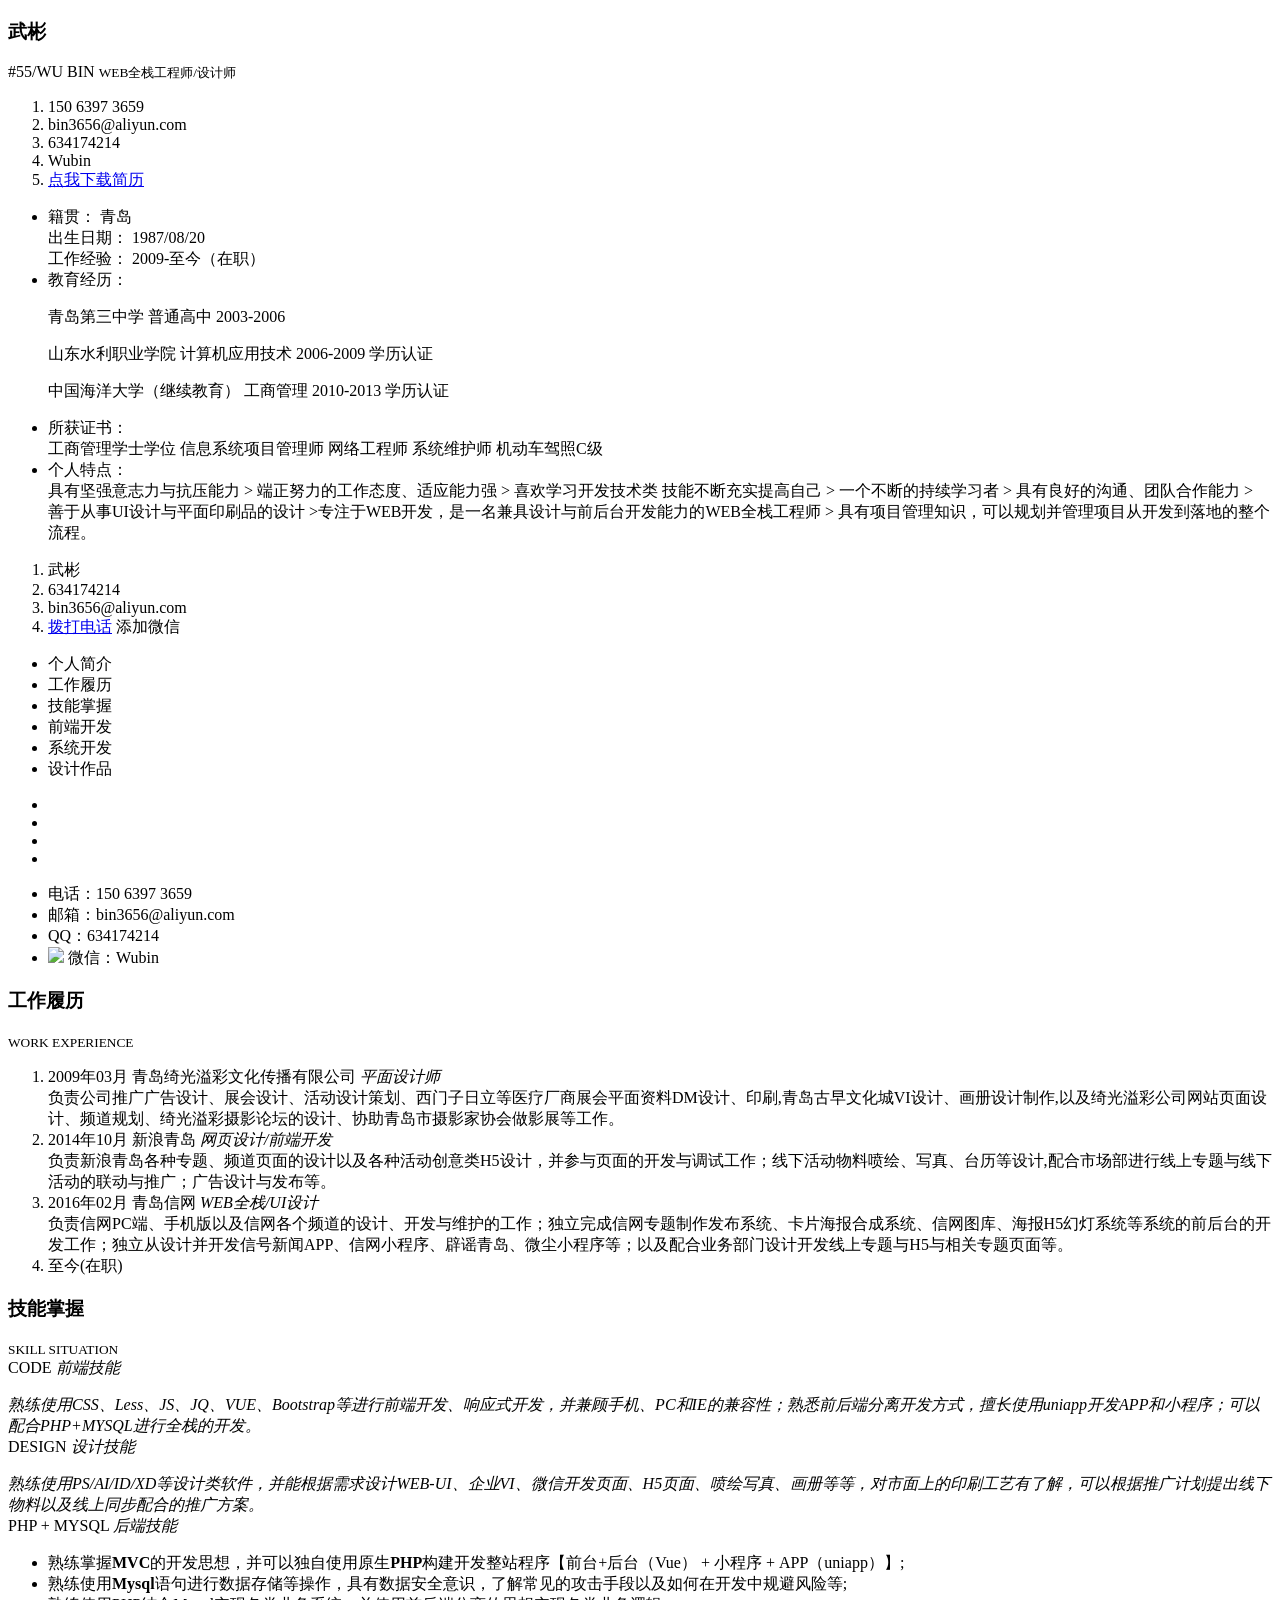
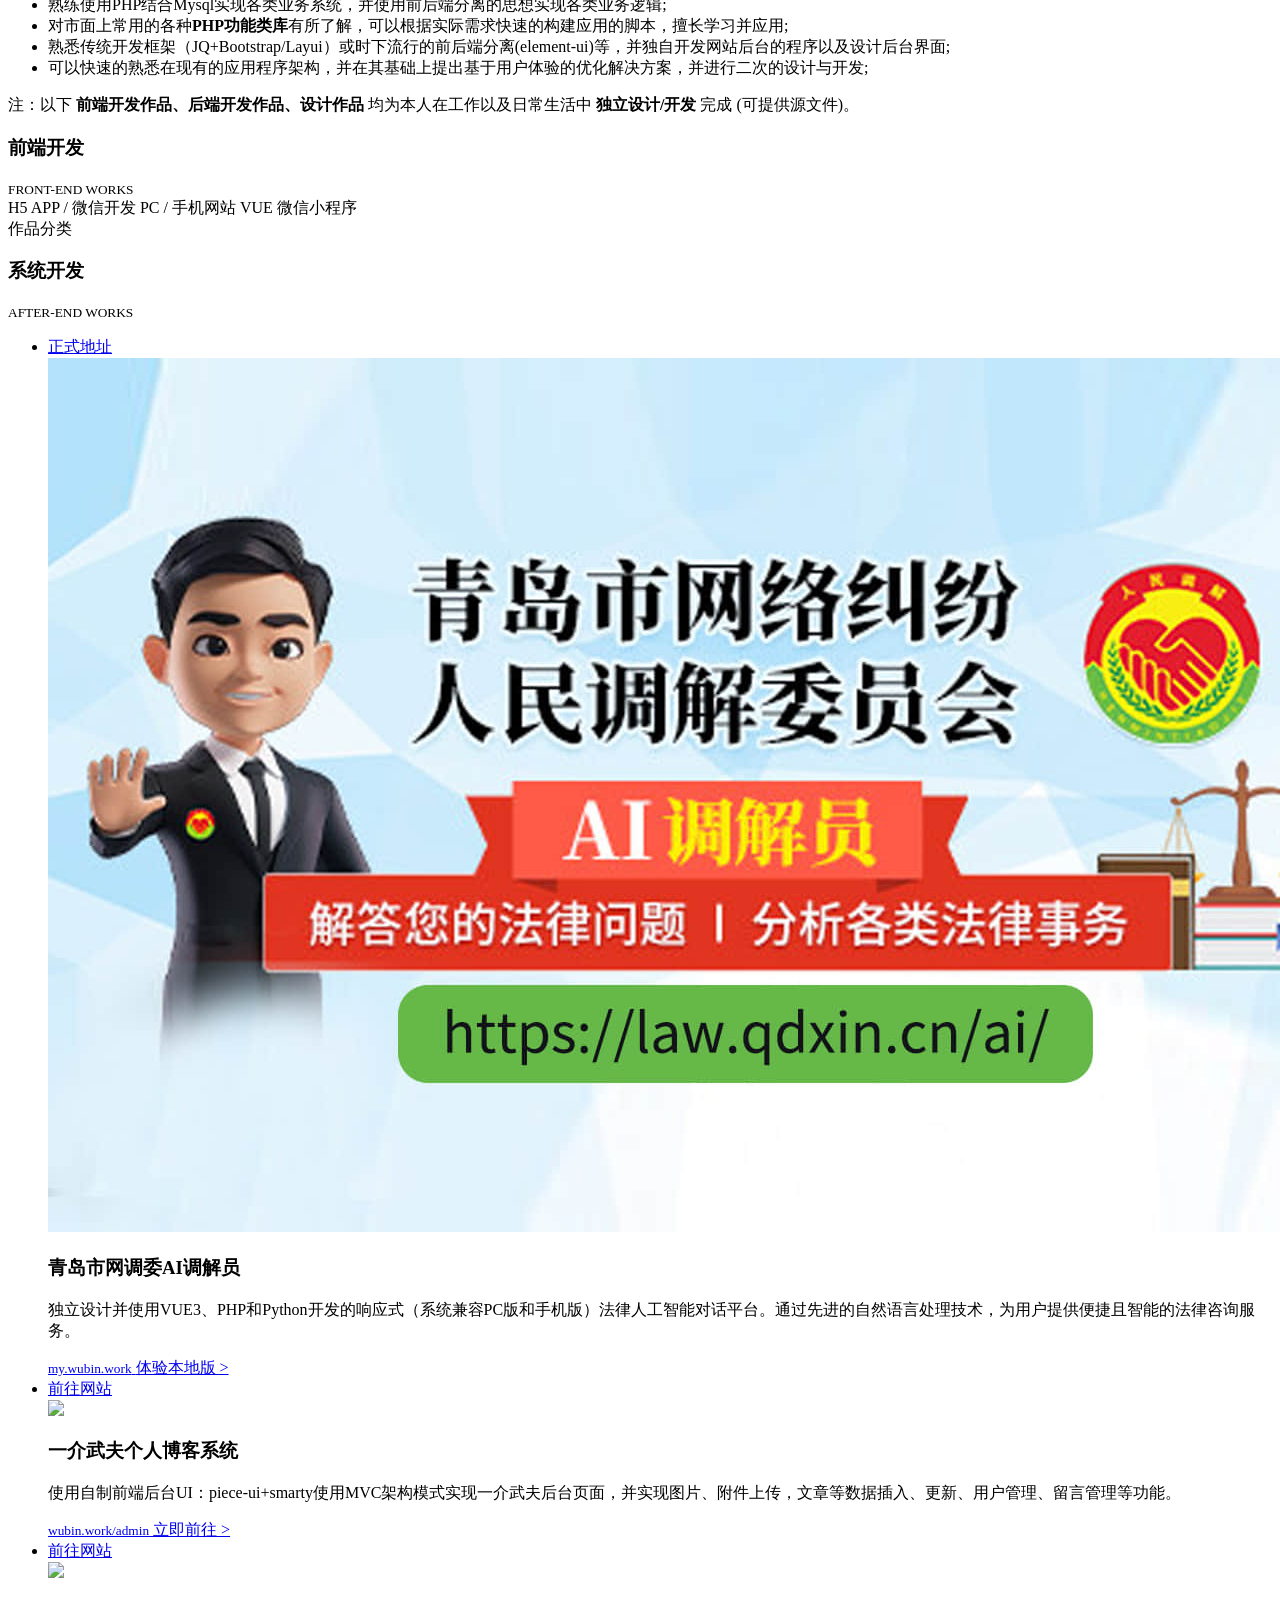
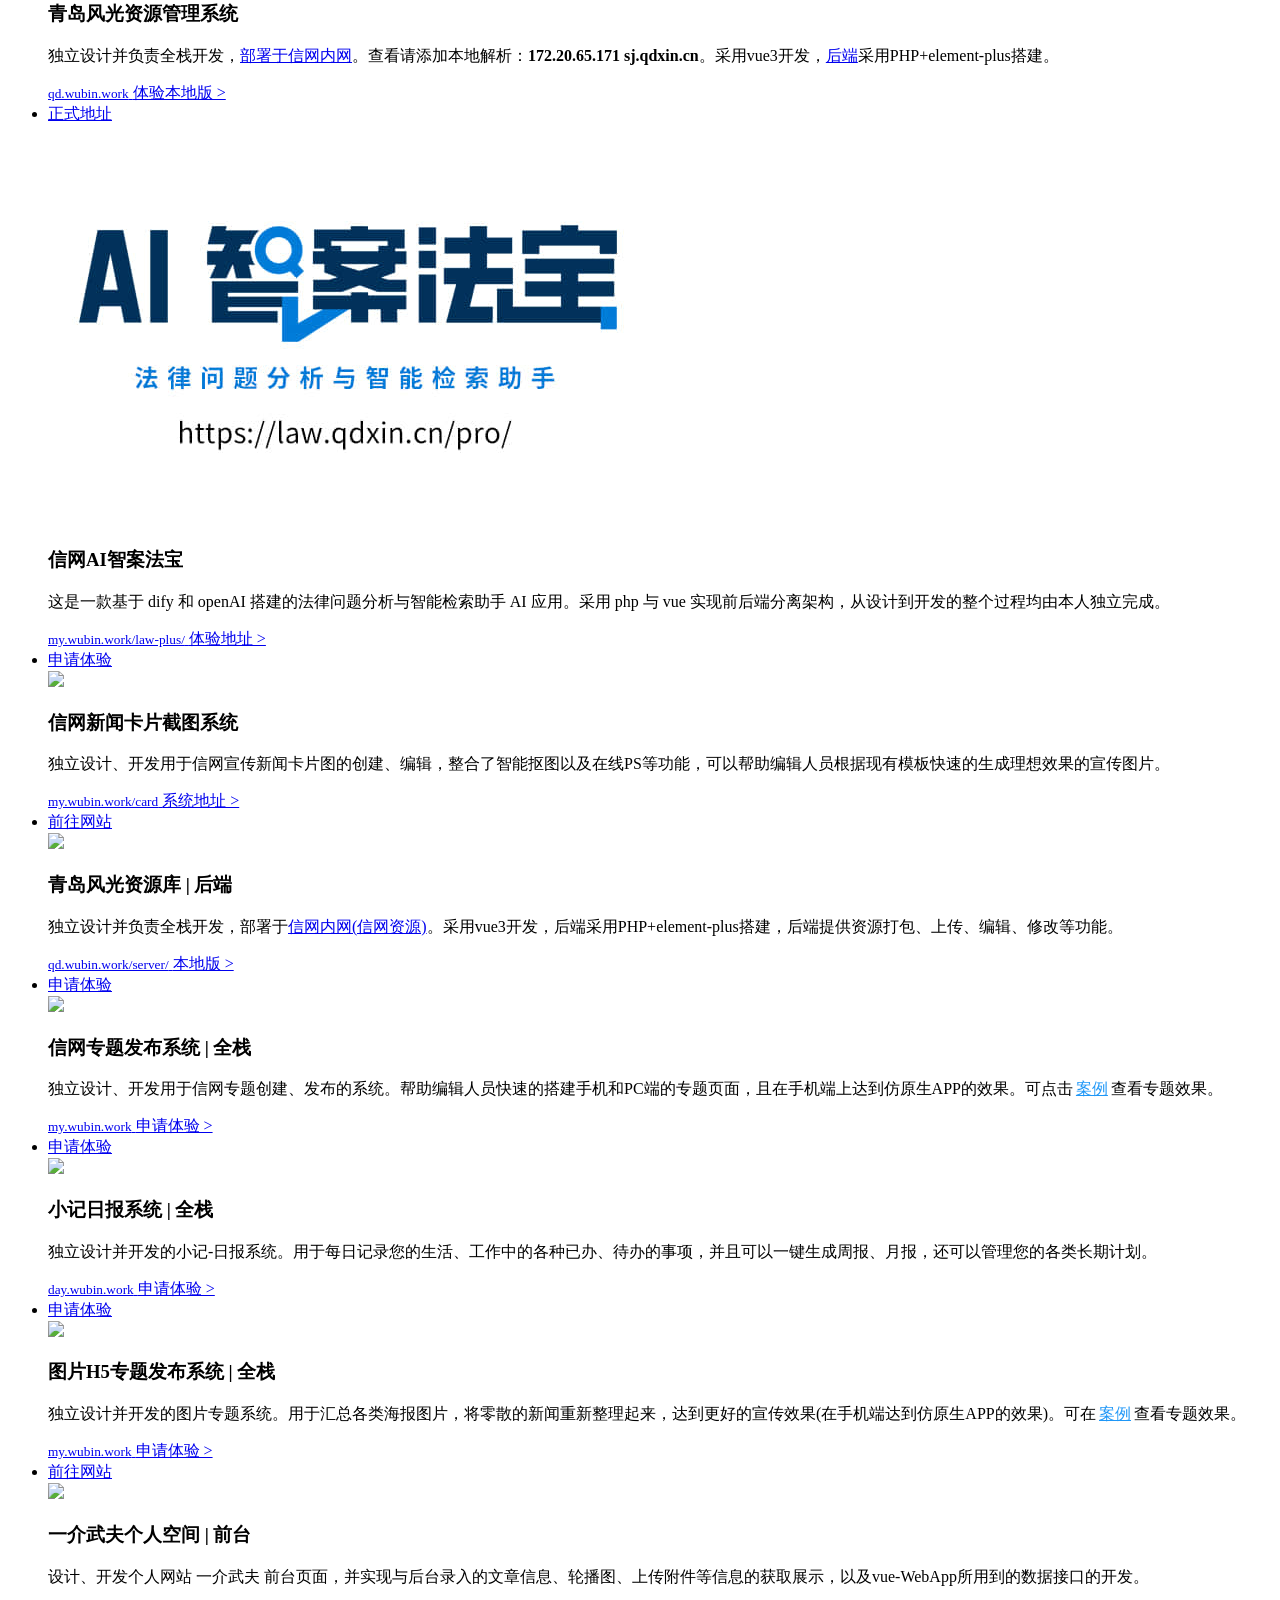
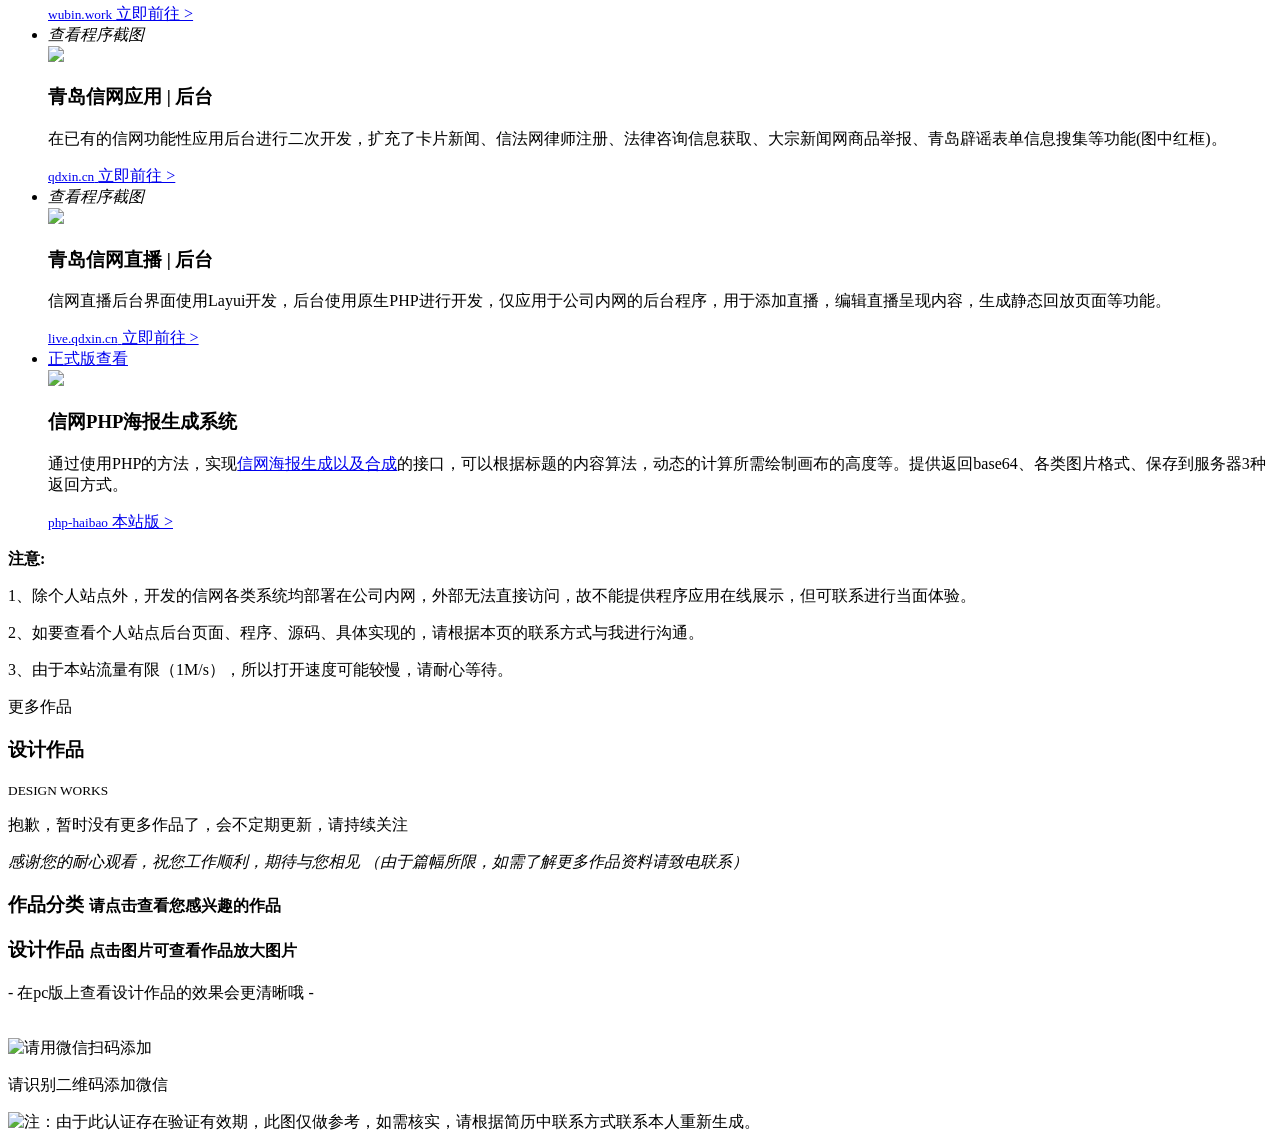
==== index.html @ 8ac019b5 "first commit" ====
<!DOCTYPE html>
<html>
<head>
    <meta http-equiv="Content-Type" content="text/html; charset=utf-8" />
    <meta name="viewport" content="width=device-width,initial-scale=1,maximum-scale=1,minimum-scale=1,user-scalable=no" />
    <meta http-equiv="X-UA-Compatible" content="IE=edge,chrome=1" />
    <meta name="apple-mobile-web-app-capable" content="yes" />
    <link rel="shortcut icon" href="img/siteico.ico" />
    <meta content="telephone=no" name="format-detection" />
    <meta content="black" name=" apple-mobile-web-app-status-bar-style"/>
    <title>武彬个人简历</title>
    <meta name="description" content="具有坚强意志力与抗压能力,端正努力的工作态度、喜欢不断的学习充实自己,通过个人的努力去实现自身的价值">
    <meta name="keywords" content="设计师, 前端, web开发, php工程师, 全栈开发">

    <!-- <base href="https://634174214.gitee.io/myself-jianli/"> -->

    <link rel="stylesheet" href="css/aos.css">
    <link rel="stylesheet" href="css/idangerous.swiper.css">
    <link rel="stylesheet" href="css/screen.css" media="(min-width: 641px)"/>
    <link rel="stylesheet" href="css/phone.css" media="(max-width:640px)"/>
    <!--[if IE]>
        <script src="lib/respond.src.js"></script>
		<script type="text/javascript" src="lib/html5shiv.min"></script>
	<![endif]-->
    <!-- 百度网站监测 -->
    <script>
        var _hmt = _hmt || [];
        (function() {
          var hm = document.createElement("script");
          hm.src = "https://hm.baidu.com/hm.js?44105390c4fdb96c8ffaede1d3d571ff";
          var s = document.getElementsByTagName("script")[0];
          s.parentNode.insertBefore(hm, s);
        })();
    </script>
</head>
<body ontouchstart>
    <!-- navbtn -->
    <div class="navbtn m-nav-normal" id="navbtn">
        <span class="line-top"></span>
        <span class="line-mid"></span>
        <span class="line-bot"></span>
    </div>
    <!-- navbtn end -->
    <!-- info -->
    <section class="info" id="info">
        <article class="content-wrapper">
            <div class="name clear">
                <h1 aos="fade-right">武彬</h1>
                <div class="desc">
                    <span aos="fade-left" aos-delay="200">#55/WU BIN</span>
                    <small aos="fade-left" aos-delay="400">WEB全栈工程师/设计师</small>
                </div>
            </div>
            <!-- name end -->
            <div class="contact" aos="fade-up" aos-delay="400">
                <ol class="clear">
                    <li>
                        <i class="icon icon-phone"></i>
                        <span>150 6397 3659</span>
                    </li>
                    <li>
                        <i class="icon icon-email"></i>
                        <span>bin3656@aliyun.com</span>
                    </li>
                    <li>
                        <i class="icon icon-qq"></i>
                        <span>634174214</span>
                    </li>
                    <li class="addwexin addwexin-hook">
                        <i class="icon icon-wexin"></i>
                        <span>Wubin</span>
                        <i class="icon icon-erwexin"></i>
                    </li>
                    <li class="downloadJL">
                        <a href="jianli-wubin.pdf" target="_blank" download="武彬个人简历.pdf">点我下载简历</a>
                    </li>
                </ol>
            </div>
            <!-- contact end -->
            <ul class="myinfo">
                <li class="born" aos="fade-up" aos-delay="600">
                    <div class="item">
                        <span class="title">籍贯：</span>
                        <span class="text">青岛</span>
                    </div>
                    <div class="item">
                        <span class="title">出生日期：</span>
                        <span class="text">1987/08/20</span>
                    </div>
                    <div class="item">
                        <span class="title">工作经验：</span>
                        <span class="text">2009-至今（在职）</span>
                    </div>
                </li>
                <li class="school" aos="fade-up" aos-delay="700">
                    <div class="title">教育经历：</div>
                    <div class="text">
                        <p>
                            <span class="school-name">青岛第三中学</span>
                            <span class="school-desc">
                                普通高中
                            </span>
                            <span class="school-time">
                                2003-2006
                            </span>
                        </p>
                        <p>
                            <span class="school-name">山东水利职业学院</span>
                            <span class="school-desc">
                                计算机应用技术
                            </span>
                            <span class="school-time">
                                2006-2009
                            </span>
                            <span class="school-check zhuan">
                                学历认证
                            </span>
                        </p>
                        <p title="非全日制学历" id="haida-school">
                            <span class="school-name">中国海洋大学（继续教育）</span>
                            <span class="school-desc">
                                工商管理
                            </span>
                            <span class="school-time">
                                2010-2013
                            </span>
                            <span class="school-check ben">
                                学历认证
                            </span>
                        </p>
                    </div>
                </li>
                <li class="certificate" aos="fade-up" aos-delay="800">
                    <div class="title">所获证书：</div>
                    <div class="text">
                        <span>工商管理学士学位</span>
                        <span class="open-img-alert gaoxiang" 
                              data-imgsrc="img/renzheng-gaoxiang.jpg"
                              data-imgtitle="信息系统项目管理师证书"
                        >
                            信息系统项目管理师
                        </span>
                        <span>网络工程师</span>
                        <span>系统维护师</span>
                        <span>机动车驾照C级</span>
                    </div>
                </li>
                <li class="trait trait-hook" aos="fade-up" aos-delay="550" data-aos-anchor-placement="top-bottom">
                        <div class="title">个人特点：</div>
                        <div class="text">
                            具有坚强意志力与抗压能力 &gt; 端正努力的工作态度、适应能力强 &gt;  喜欢学习开发技术类
                            技能不断充实提高自己 &gt;  一个不断的持续学习者 &gt; 具有良好的沟通、团队合作能力  &gt;
                            善于从事UI设计与平面印刷品的设计 &gt;专注于WEB开发，是一名兼具设计与前后台开发能力的WEB全栈工程师 &gt;  具有项目管理知识，可以规划并管理项目从开发到落地的整个流程。
                        </div>
                </li>
            </ul>
        </article>
        <div class="bg-wrapper" id="info-bg">
            <span class="bg-1"></span>
            <span class="bg-2"></span>
            <span class="bg-3"></span>
            <span class="bg-4"></span>
        </div>
        <div class="wave-wrapper waveAnimation">
            <div class="waveWrapperInner bgTop">
              <div class="wave waveTop"></div>
            </div>
            <div class="waveWrapperInner bgMiddle">
              <div class="wave waveMiddle"></div>
            </div>
            <div class="waveWrapperInner bgBottom">
              <div class="wave waveBottom"></div>
            </div>
          </div>
    </section>
    <!-- info end -->
    <!-- nav -->
    <section class="nav" id="nav">
        <div class="content-wrapper">
            <div class="head-sculpture"></div>
            <ol class="m-contact-me">
                <li class="name">武彬</li>
                <li class="qq">
                    <i class="icon icon-qq"></i>
                    <span class="text">634174214</span>
                </li>
                <li>
                    <i class="icon icon-email"></i>
                    <span class="text">bin3656@aliyun.com</span>
                </li>
                <li class="callme">
                    <a href="tel:15063973659">拨打电话</a>
                    <span class="addwexin-hook">添加微信</span>
                </li>
            </ol>
            <div class="nav-list-wrapper">
                <ul class="nav-list clear" id="nav-list">
                    <li class="active">个人简介</li>
                    <li>工作履历</li>
                    <li>技能掌握</li>
                    <li>前端开发</li>
                    <li>系统开发</li>
                    <li>设计作品</li>
                </ul>
                <div class="bot-line">
                    <span class="line" id="navline"></span>
                </div>
            </div>
            <!-- nav-list end -->
            <div class="pc-contact-me">
                <ul class="icon-group clear" id="nav-icon">
                    <li class="icon icon-phone"></li>
                    <li class="icon icon-email"></li>
                    <li class="icon icon-qq"></li>
                    <li class="icon icon-wexin"></li>
                </ul>
                <ul class="content-group" id="navicon-content">
                    <li>
                        电话：150 6397 3659
                    </li>
                    <li>
                        邮箱：bin3656@aliyun.com
                    </li>
                    <li>
                        QQ：634174214
                    </li>
                    <li class="content-wexin">
                        <img src="img/myer-we.png" class="fr">
                        <span class="fr">
                                微信：Wubin
                        </span>
                    </li>
                </ul>
            </div>
        </div>
    </section>
    <!-- nav end -->
    <!-- works -->
    <section class="works" id="works">
        <div class="headline">
            <div class="mid-title">
                <h3>工作履历</h3>
                <small>WORK EXPERIENCE</small>
            </div>
            <span class="line"></span>
        </div>
        <!-- headline end -->
        <article class="works-wrapper">
            <ol>
                <li class="left">
                    <div class="spot" aos="zoom-in">
                        <i class="icon icon-spot"></i>
                    </div>
                    <div class="job" aos="fade-up-left">
                        <span class="time">2009年03月</span>
                        <span class="company">青岛绮光溢彩文化传播有限公司</span>
                        <span class="jobdo">
                            <i class="icon icon-point"></i>
                            <em>平面设计师</em>
                        </span>
                    </div>
                    <div class="desc" aos="fade-down-right" aos-delay="100">
                        负责公司推广广告设计、展会设计、活动设计策划、西门子日立等医疗厂商展会平面资料DM设计、印刷,青岛古早文化城VI设计、画册设计制作,以及绮光溢彩公司网站页面设计、频道规划、绮光溢彩摄影论坛的设计、协助青岛市摄影家协会做影展等工作。
                    </div>
                </li>
                <li class="right">
                    <div class="spot" aos="zoom-in">
                        <i class="icon icon-spot"></i>
                    </div>
                    <div class="job" aos="fade-up-right">
                        <span class="time">2014年10月</span>
                        <span class="company">新浪青岛</span>
                        <span class="jobdo">
                            <i class="icon icon-point"></i>
                            <em>网页设计/前端开发</em>
                        </span>
                    </div>
                    <div class="desc" aos="fade-down-left">
                        负责新浪青岛各种专题、频道页面的设计以及各种活动创意类H5设计，并参与页面的开发与调试工作；线下活动物料喷绘、写真、台历等设计,配合市场部进行线上专题与线下活动的联动与推广；广告设计与发布等。
                    </div>
                </li>
                <li class="left">
                    <div class="spot" aos="zoom-in">
                        <i class="icon icon-spot"></i>
                    </div>
                    <div class="job" aos="fade-up-left">
                        <span class="time">2016年02月</span>
                        <span class="company">青岛信网</span>
                        <span class="jobdo">
                            <i class="icon icon-point"></i>
                            <em>WEB全栈/UI设计</em>
                        </span>
                    </div>
                    <div class="desc" aos="fade-down-right">
                        负责信网PC端、手机版以及信网各个频道的设计、开发与维护的工作；独立完成信网专题制作发布系统、卡片海报合成系统、信网图库、海报H5幻灯系统等系统的前后台的开发工作；独立从设计并开发信号新闻APP、信网小程序、辟谣青岛、微尘小程序等；以及配合业务部门设计开发线上专题与H5与相关专题页面等。
                    </div>
                </li>
                <li class="left endnow">
                    <!-- right 可切换方向↑ -->
                    <div class="spot" aos="zoom-in">
                        <i class="icon icon-spot"></i>
                    </div>
                    <span class="icon today" data-aos="zoom-out-right">至今(在职)</span>
                </li>
            </ol>
        </article>
    </section>
    <!-- works end -->
    <!-- skill -->
    <section class="skill" id="skill">
        <div class="headline">
            <div class="mid-title">
                <h3>技能掌握</h3>
                <small>SKILL SITUATION</small>
            </div>
            <span class="line"></span>
        </div>
        <article class="skill-wrapper">
            <div class="code-wrapper">
                <div class="head">
                    <span>CODE</span>
                    <em>前端技能</em>
                </div>
                <ul id="skill-code" class="skill-progress">

                </ul>
                <div class="desc" aos="zoom-out-up">
                    <i class="icon icon-sarrow"></i>
                    <em class="text">熟练使用CSS、Less、JS、JQ、VUE、Bootstrap等进行前端开发、响应式开发，并兼顾手机、PC和IE的兼容性；熟悉前后端分离开发方式，擅长使用uniapp开发APP和小程序；可以配合PHP+MYSQL进行全栈的开发。</em>
                </div>
            </div>
            <!-- code end -->
            <div class="design-wrapper">
                <div class="head">
                    <span>DESIGN</span>
                    <em>设计技能</em>
                </div>
                <ul id="skill-design" class="skill-progress">
                    <!--
                    <li class="item">
                        通过JS遍历插入
                        <div class="label">HTML</div>
                        <span class="progress"></span>
                        <span class="percent"></span>
                    </li>
                     -->
                </ul>
                <div class="desc" aos="zoom-out-up" aos-delay="300">
                    <i class="icon icon-sarrow"></i>
                    <em class="text">熟练使用PS/AI/ID/XD等设计类软件，并能根据需求设计WEB-UI、企业VI、微信开发页面、H5页面、喷绘写真、画册等等，对市面上的印刷工艺有了解，可以根据推广计划提出线下物料以及线上同步配合的推广方案。</em>
                </div>
            </div>
            <!-- design end -->
        </article>
        <article class="php-wrapper">
            <div class="head">
                <span>PHP + MYSQL</span>
                <em>后端技能</em>
            </div>
            <ul class="php-skill-ul" aos="fade-up">
                <li class="php-skill-li">
                    熟练掌握<b>MVC</b>的开发思想，并可以独自使用原生<b>PHP</b>构建开发整站程序【前台+后台（Vue） + 小程序 + APP（uniapp）】;
                </li>
                <!-- <li class="php-skill-li">
                    熟练使用<b>ThinkPHP</b>，并快速的进行各类应用程序的开发;
                </li> -->
                <li class="php-skill-li">
                    熟练使用<b>Mysql</b>语句进行数据存储等操作，具有数据安全意识，了解常见的攻击手段以及如何在开发中规避风险等;
                </li>
                <!-- <li class="php-skill-li">
                    了解<b>Apache</b>服务器的安装、配置，熟悉配合;
                </li> -->
                <li class="php-skill-li">
                    熟练使用PHP结合Mysql实现各类业务系统，并使用前后端分离的思想实现各类业务逻辑;
                </li>
                <li class="php-skill-li">
                    对市面上常用的各种<b>PHP功能类库</b>有所了解，可以根据实际需求快速的构建应用的脚本，擅长学习并应用;
                </li>
                <li class="php-skill-li">
                    熟悉传统开发框架（JQ+Bootstrap/Layui）或时下流行的前后端分离(element-ui)等，并独自开发网站后台的程序以及设计后台界面;
                </li>
                <!-- <li class="php-skill-li">
                    独自设计开发基于JQuery+requireJS+php+Smarty模版引擎实现的<b>Piece-ui</b>即插即用的后台解决方案;
                </li> -->
                <li class="php-skill-li">
                    可以快速的熟悉在现有的应用程序架构，并在其基础上提出基于用户体验的优化解决方案，并进行二次的设计与开发;
                </li>
            </ul>
        </article>
    </section>
    <!-- skill end -->
    <div class="tips">
        注：以下 <b>前端开发作品、后端开发作品、设计作品</b> 均为本人在工作以及日常生活中 <b>独立设计/开发</b> 完成 (可提供源文件)。
    </div>
    <!-- Frontend -->
    <section class="Frontend" id="Frontend">
        <div class="headline">
            <div class="mid-title">
                <h3>前端开发</h3>
                <small>FRONT-END WORKS</small>
            </div>
            <span class="line"></span>
        </div>
        <article class="Frontend-wrapper">
            <div class="tabs-bar" id="tabs-bar" aos="fade-up">
                <span class="active">H5</span>
                <span>APP / 微信开发</span>
                <span>PC / 手机网站</span>
                <span>VUE</span>
                <span>微信小程序</span>
            </div>
            <aside class="tabs-content">
                <div class="swiper-container" id="FrontendShow">
                    <i class="arrow icon-code-left" id="Frontend-left"></i>
                    <i class="arrow icon-code-right" id="Frontend-right"></i>
                    <div class="swiper-wrapper" id="Frontend-content">
                        <div class="swiper-slide"></div>
                        <div class="swiper-slide"></div>
                        <div class="swiper-slide"></div>
                        <!--
                            <div class="swiper-slide">
                                <a>
                                <dl class="detail">
                                    <dt class="imgbox">
                                        <img src="images/1.png" class="work-pic">
                                        <em class="QRcode">
                                            <cite class="work-qr">
                                                <img src="images/er.png">
                                            </cite>
                                            <cite class="text">扫码 / 点击 查看详情</cite>
                                        </em>
                                    </dt>
                                    <dd class="name">烟台工业设计博览会邀请函</dd>
                                </dl>
                                </a>
                            </div>
                         -->
                    </div>
                    <div class="pagination"></div>
                </div>
            </aside>
            <div class="all" id="Frontend-lookall" aos="zoom-in">作品分类</div>
        </article>
    </section>
    <!-- Frontend end -->
    <!-- after -->
    <section class="afterend" id="afterend">
        <div class="headline">
            <div class="mid-title">
                <h3>系统开发</h3>
                <small>AFTER-END WORKS</small>
            </div>
            <span class="line"></span>
        </div>
        <article class="afterend-works" aos="fade-up">
            <ul id="afterend-list" class="afterend-list" title="除本站项目外，部分内网站点需添加域名解析才可查看效果，其他站点无法访问原版，但可申请体验本站提供的“本站版”。">
                <li class="show">
                    <a href="https://law.qdxin.cn/ai/" target="_blank" class="imgbox">
                        <div class="link-see">
                            <span>正式地址</span>
                        </div>
                        <img src="images/after-end/xin-lawai.jpg">
                    </a>
                    <div class="info-item">
                        <h3>青岛市网调委AI调解员</h3>
                        <p>独立设计并使用VUE3、PHP和Python开发的响应式（系统兼容PC版和手机版）法律人工智能对话平台。通过先进的自然语言处理技术，为用户提供便捷且智能的法律咨询服务。</p>
                        <a href="http://my.wubin.work/works/xin-law-ai/" target="_blank" class="goto">
                            <small>my.wubin.work</small>
                            <span>体验本地版 &gt;</span>
                        </a>
                    </div>
                </li>
                <li class="show">
                    <a href="http://www.wubin.work/admin" target="_blank" class="imgbox">
                        <div class="link-see">
                            <span>前往网站</span>
                        </div>
                        <img src="images/after-end/admin-work.jpg">
                    </a>
                    <div class="info-item">
                        <h3>一介武夫个人博客系统</h3>
                        <p>使用自制前端后台UI：piece-ui+smarty使用MVC架构模式实现一介武夫后台页面，并实现图片、附件上传，文章等数据插入、更新、用户管理、留言管理等功能。</p>
                        <a href="http://www.wubin.work/admin" target="_blank" class="goto">
                            <small>wubin.work/admin</small>
                            <span>立即前往 &gt;</span>
                        </a>
                    </div>
                </li>
                <li class="show">
                    <a href="http://qd.wubin.work" target="_blank" class="imgbox">
                        <div class="link-see">
                            <span>前往网站</span>
                        </div>
                        <img src="images/after-end/qdlib-front.jpg">
                    </a>
                    <div class="info-item">
                        <h3>青岛风光资源管理系统</h3>
                        <p>独立设计并负责全栈开发，<a href="http://sj.qdxin.cn/app/pics/app/html/" class="inline-link" target="_blank">部署于信网内网</a>。查看请添加本地解析：<strong style="font-weight: bold;">172.20.65.171 sj.qdxin.cn</strong>。采用vue3开发，<a href="http://sj.qdxin.cn/app/pics/server/html/login.html" class="inline-link" target="_blank">后端</a>采用PHP+element-plus搭建。</p>
                        <a href="http://qd.wubin.work" target="_blank" class="goto">
                            <small>qd.wubin.work</small>
                            <span>体验本地版 &gt;</span>
                        </a>
                    </div>
                </li>
                <li>
                    <a href="https://law.qdxin.cn/pro/" target="_blank" class="imgbox">
                        <div class="link-see">
                            <span>正式地址</span>
                        </div>
                        <img src="images/after-end/xin-aifabao.jpg">
                    </a>
                    <div class="info-item">
                        <h3>信网AI智案法宝</h3>
                        <p>这是一款基于 dify 和 openAI 搭建的法律问题分析与智能检索助手 AI 应用。采用 php 与 vue 实现前后端分离架构，从设计到开发的整个过程均由本人独立完成。</p>
                        <a href="http://my.wubin.work/works/law-plus/" target="_blank" class="goto">
                            <small>my.wubin.work/law-plus/</small>
                            <span>体验地址 &gt;</span>
                        </a>
                    </div>
                </li>
                <li>
                    <a href="http://my.wubin.work/" target="_blank" class="imgbox">
                        <div class="link-see">
                            <span>申请体验</span>
                        </div>
                        <img src="images/after-end/xin-card-show.jpg">
                    </a>
                    <div class="info-item">
                        <h3>信网新闻卡片截图系统</h3>
                        <p>独立设计、开发用于信网宣传新闻卡片图的创建、编辑，整合了智能抠图以及在线PS等功能，可以帮助编辑人员根据现有模板快速的生成理想效果的宣传图片。</p>
                        <a href="http://my.wubin.work/works/xin-card/app" target="_blank" class="goto">
                            <small>my.wubin.work/card</small>
                            <span>系统地址 &gt;</span>
                        </a>
                    </div>
                </li>
                <li>
                    <a href="http://qd.wubin.work/server/" target="_blank" class="imgbox">
                        <div class="link-see">
                            <span>前往网站</span>
                        </div>
                        <img src="images/after-end/qdlib-after.jpg">
                    </a>
                    <div class="info-item">
                        <h3>青岛风光资源库 | 后端</h3>
                        <p>独立设计并负责全栈开发，部署于<a href="http://sj.qdxin.cn/app/pics/server/html/" class="inline-link" target="_blank">信网内网(信网资源)</a>。采用vue3开发，后端采用PHP+element-plus搭建，后端提供资源打包、上传、编辑、修改等功能。</p>
                        <a href="http://qd.wubin.work/server/" target="_blank" class="goto">
                            <small>qd.wubin.work/server/</small>
                            <span>本地版 &gt;</span>
                        </a>
                    </div>
                </li>
                <li>
                    <a href="http://my.wubin.work" target="_blank" class="imgbox">
                        <div class="link-see">
                            <span>申请体验</span>
                        </div>
                        <img src="images/after-end/xin-zt-show.jpg">
                    </a>
                    <div class="info-item">
                        <h3>信网专题发布系统 | 全栈</h3>
                        <p>独立设计、开发用于信网专题创建、发布的系统。帮助编辑人员快速的搭建手机和PC端的专题页面，且在手机端上达到仿原生APP的效果。可点击<a href="http://www.qdxin.cn/special/zt-app/app/?id=84" target="_blank" style="display: inline;color: #1f97f7;padding: 0 3px;">案例</a>查看专题效果。</p>
                        <a href="http://my.wubin.work" target="_blank" class="goto">
                            <small>my.wubin.work</small>
                            <span>申请体验 &gt;</span>
                        </a>
                    </div>
                </li>
                <li>
                    <a href="http://day.wubin.work" target="_blank" class="imgbox">
                        <div class="link-see">
                            <span>申请体验</span>
                        </div>
                        <img src="images/after-end/day-work.jpg">
                    </a>
                    <div class="info-item">
                        <h3>小记日报系统 | 全栈</h3>
                        <p>独立设计并开发的小记-日报系统。用于每日记录您的生活、工作中的各种已办、待办的事项，并且可以一键生成周报、月报，还可以管理您的各类长期计划。</p>
                        <a href="http://day.wubin.work" target="_blank" class="goto">
                            <small>day.wubin.work</small>
                            <span>申请体验 &gt;</span>
                        </a>
                    </div>
                </li>
                <li>
                    <a href="http://my.wubin.work" target="_blank" class="imgbox">
                        <div class="link-see">
                            <span>申请体验</span>
                        </div>
                        <img src="images/after-end/xin-imgzt-show.jpg">
                    </a>
                    <div class="info-item">
                        <h3>图片H5专题发布系统 | 全栈</h3>
                        <p>独立设计并开发的图片专题系统。用于汇总各类海报图片，将零散的新闻重新整理起来，达到更好的宣传效果(在手机端达到仿原生APP的效果)。可在<a href="http://www.qdxin.cn/special/zt_imgh5_app/15.html" target="_blank" style="display: inline;color: #1f97f7;padding: 0 3px;">案例</a>查看专题效果。</p>
                        <a href="http://my.wubin.work" target="_blank" class="goto">
                            <small>my.wubin.work</small>
                            <span>申请体验 &gt;</span>
                        </a>
                    </div>
                </li>
                <li>
                    <a href="http://www.wubin.work" target="_blank" class="imgbox">
                        <div class="link-see">
                            <span>前往网站</span>
                        </div>
                        <img src="images/after-end/wubin-work.jpg">
                    </a>
                    <div class="info-item">
                        <h3>一介武夫个人空间 | 前台</h3>
                        <p>设计、开发个人网站 一介武夫 前台页面，并实现与后台录入的文章信息、轮播图、上传附件等信息的获取展示，以及vue-WebApp所用到的数据接口的开发。</p>
                        <a href="http://www.wubin.work" target="_blank" class="goto">
                            <small>wubin.work</small>
                            <span>立即前往 &gt;</span>
                        </a>
                    </div>
                </li>
                <li>
                    <em class="imgbox show-after-imgs" data-imgorder="2">
                        <div class="link-see">
                            <span>查看程序截图</span>
                        </div>
                        <img src="images/after-end/qdxin-app.jpg">
                    </em>
                    <div class="info-item">
                        <h3>青岛信网应用 | 后台</h3>
                        <p>在已有的信网功能性应用后台进行二次开发，扩充了卡片新闻、信法网律师注册、法律咨询信息获取、大宗新闻网商品举报、青岛辟谣表单信息搜集等功能(图中红框)。</p>
                        <a href="http://mp2.qdxin.cn/_mana/" target="_blank" class="goto">
                            <small>qdxin.cn</small>
                            <span>立即前往 &gt;</span>
                        </a>
                    </div>
                </li>
                <li>
                    <em class="imgbox show-after-imgs" data-imgorder="1">
                        <div class="link-see">
                            <span>查看程序截图</span>
                        </div>
                        <img src="images/after-end/qdxin-live.jpg">
                    </em>
                    <div class="info-item">
                        <h3>青岛信网直播 | 后台</h3>
                        <p>信网直播后台界面使用Layui开发，后台使用原生PHP进行开发，仅应用于公司内网的后台程序，用于添加直播，编辑直播呈现内容，生成静态回放页面等功能。</p>
                        <a href="http://mp.qdxin.cn/public/xwqmt/live/html/203.html" target="_blank" class="goto">
                            <!-- http://mp.qdxin.cn/xwqmt/_mana/login.php -->
                            <small>live.qdxin.cn</small>
                            <span>立即前往 &gt;</span>
                        </a>
                    </div>
                </li>

                <li>
                    <a href="https://libs.qdxin.cn/appc/haibao/app-test.html" target="_blank" class="imgbox" data-record="https://libs.qdxin.cn/appc/haibao/app.php">
                        <div class="link-see">
                            <span>正式版查看</span>
                        </div>
                        <img src="images/after-end/php-haibao.jpg">
                    </a>
                    <div class="info-item">
                        <h3>信网PHP海报生成系统</h3>
                        <p>通过使用PHP的方法，实现<a href="https://libs.qdxin.cn/appc/haibao/app.php" class="inline-link" target="_blank">信网海报生成以及合成</a>的接口，可以根据标题的内容算法，动态的计算所需绘制画布的高度等。提供返回base64、各类图片格式、保存到服务器3种返回方式。</p>
                        <a href="http://my.wubin.work/works/php-haibao/app-test.html" target="_blank" class="goto">
                            <small>php-haibao</small>
                            <span>本站版 &gt;</span>
                        </a>
                    </div>
                </li>
            </ul>
            <div class="tips">
                <p><b>注意:</b></p>
                <p>1、除个人站点外，开发的信网各类系统均部署在公司内网，外部无法直接访问，故不能提供程序应用在线展示，但可联系进行当面体验。</p>
                <p>2、如要查看个人站点后台页面、程序、源码、具体实现的，请根据本页的联系方式与我进行沟通。</p>
                <p>3、由于本站流量有限（1M/s），所以打开速度可能较慢，请耐心等待。</p>
            </div>
            <div class="all aos-init aos-animate" id="afterend-lookall" aos="zoom-in">更多作品</div>
        </article>
    </section>
    <!-- after end -->
    <!-- design -->
    <section class="design" id="design">
        <div class="headline">
            <div class="mid-title">
                <h3>设计作品</h3>
                <small>DESIGN WORKS</small>
            </div>
            <span class="line"></span>
        </div>
        <div class="design-wrapper">
            <ul id="gallery-wrapper">
                <!-- <li class="white-panel">
                    <img src="images/design/1.jpg" class="thumb">
                    <h1>烟台工业展会设计邀请函</h1>
                    <p>采用哑粉160g纸张印刷</p>
                </li> -->
            </ul>
            <div class="gallery-end" id="gallery-end"><p>抱歉，暂时没有更多作品了，会不定期更新，请持续关注</p></div>
        </div>
    </section>
    <!-- design end -->
    <footer class="footer" id="footer">
        <em>感谢您的耐心观看，祝您工作顺利，期待与您相见</em>
        <em>（由于篇幅所限，如需了解更多作品资料请致电联系）</em>
    </footer>
    <!-- 全部作品 -->
    <section class="all-webworks" id="all-webworks">
        <span class="icon close close-hook"></span>
        <div class="all-webworks-wrapper">
            <h3 class="works-in-headline">
                <span>作品分类</span>
                <small>请点击查看您感兴趣的作品</small>
            </h3>
            <div class="all-webworks-inner" id="all-webworks-inner">
                <!-- <aside class="row">
                    <h4 class="works-headline">H5</h4>
                    <ul class="works-list" id="allworks-list">
                        <li>
                            <a href="http://" target="_blank" class="linkto">
                                <div class="imgbox">
                                    <img src="images/webbetter/1.png" class="allwork-pic">
                                    <em class="QRcode">
                                        <cite class="work-qr">
                                            <img src="images/webbetter/er.png">
                                        </cite>
                                        <cite class="text">扫码 / 点击 查看详情</cite>
                                    </em>
                                </div>
                                <p class="name">烟台工业设计博览会邀请函</p>
                            </a>
                        </li>
                    </ul>
                </aside> -->
            </div>

        </div>
    </section>
    <!-- 全部作品 end -->
    <!-- design work -->
    <section class="design-works" id="design-works">
        <span class="icon close close-hook"></span>
        <div class="design-works-wrapper">
            <h3 class="works-in-headline">
                <span>设计作品</span>
                <small>点击图片可查看作品放大图片</small>
            </h3>
            <div class="design-works-inner">
                <h1>
                    <span class="design-works-title"></span>
                </h1>
                <article class="design-swiper">
                    <i class="icon icon-design-left" id="design-left"></i>
                    <i class="icon icon-design-right" id="design-right"></i>
                    <div class="swiper-container" id="design-swiper">
                        <div class="swiper-wrapper">
                            <!-- <div class="swiper-slide">
                                <img src="images/design/1.jpg" class="imgis-horizontal">
                            </div> -->
                        </div>
                        <!-- swiper-wrapper end -->
                    </div>
                    <div class="design-pagination"></div>
                </article>
                <p class="desc"></p>
                <div class="tips">
                    <p>- 在pc版上查看设计作品的效果会更清晰哦 -</p>
                </div>
            </div>
            <!-- design-works-inner end -->
        </div>
    </section>
    <!-- design work end -->
    <!-- bigImg -->
    <section id="bigimg" class="bigimg">
        <div class="bigcloser">
            <i class="icon icon-close-white"></i>
        </div>
        <div class="biginner">
            <img src="">
        </div>
    </section>
    <!-- bigImg end -->
    <!-- 二维码 -->
    <div class="erwe-wrapper" id="erwe-wrapper">
        <img src="img/myer-we.png" alt="请用微信扫码添加">
        <p>请识别二维码添加微信</p>
        <i class="icon icon-close-white"></i>
    </div>
    <!-- 二维码 end -->
    <!-- 学历认证 -->
    <div class="check-school" id="check-school">
        <span class="icon close close-hook"></span>
        <div class="check-school-img">
            <img src="" alt="注：由于此认证存在验证有效期，此图仅做参考，如需核实，请根据简历中联系方式联系本人重新生成。">
        </div>
    </div>
    <!-- 学历认证 end -->
    <!-- 遮罩层 -->
    <div id="cover"></div>
    <!-- 遮罩层  end-->
    <script src="js/data.js?t=0526"></script>
    <script src="lib/jquery-1.11.1.min.js"></script>
    <script src="lib/idangerous.swiper.min.js"></script>
    <script src="lib/layer/layer.js"></script>
    <script src="lib/aos.js"></script>
    <script src="js/go-top.js"></script>
    <script src="js/index.js"></script>
</body>
</html>
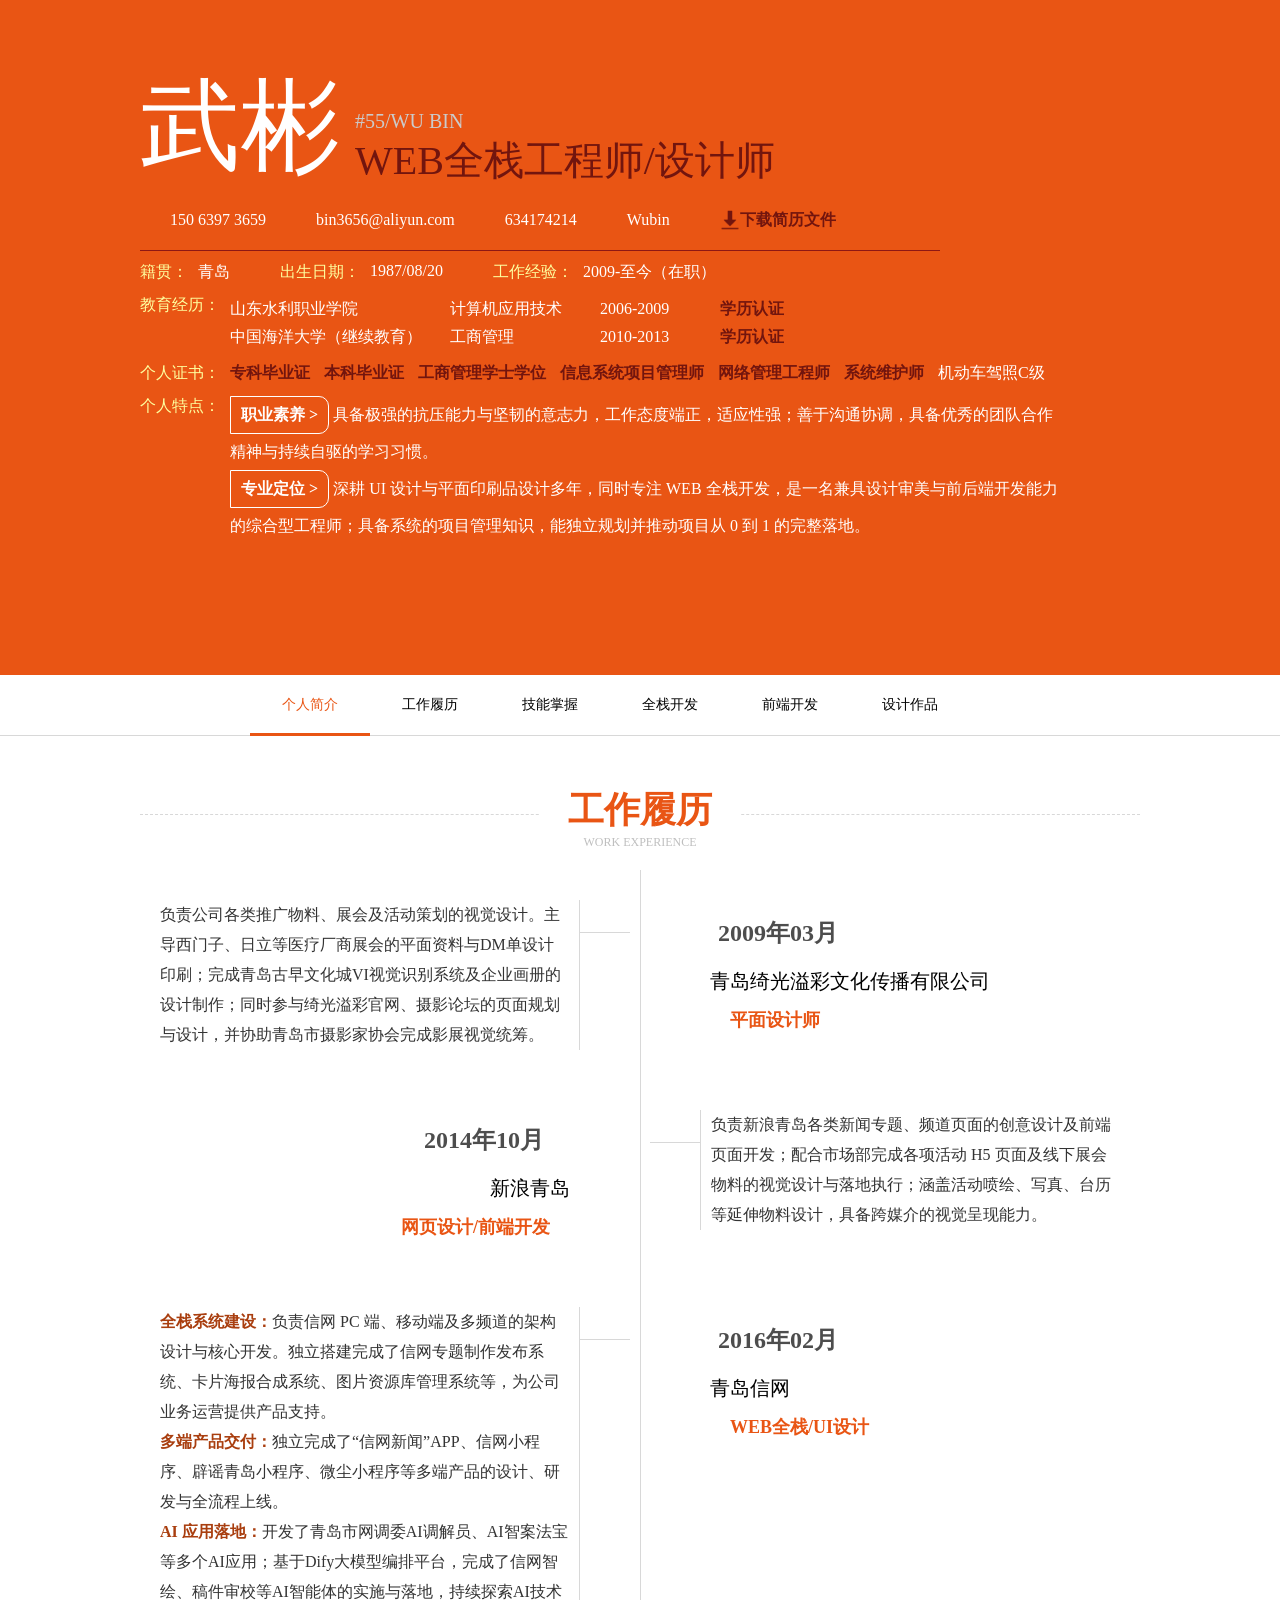
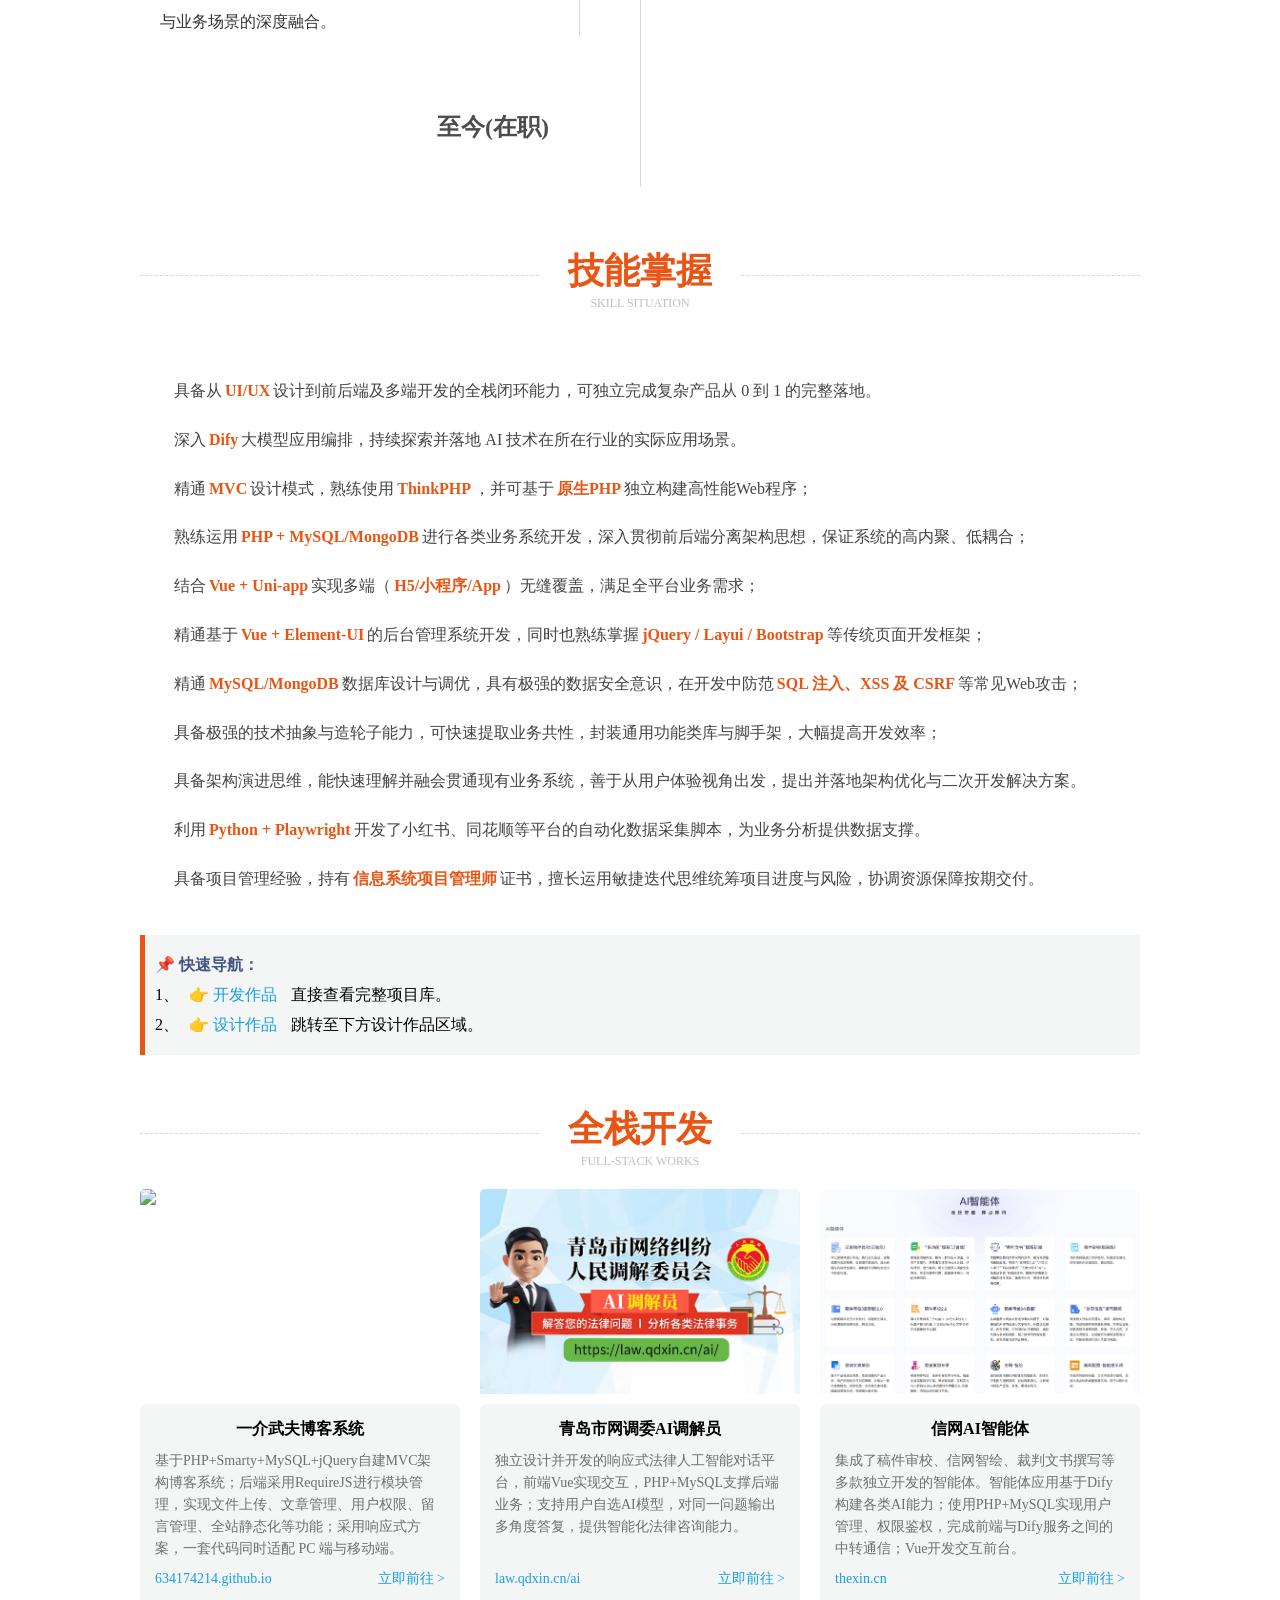
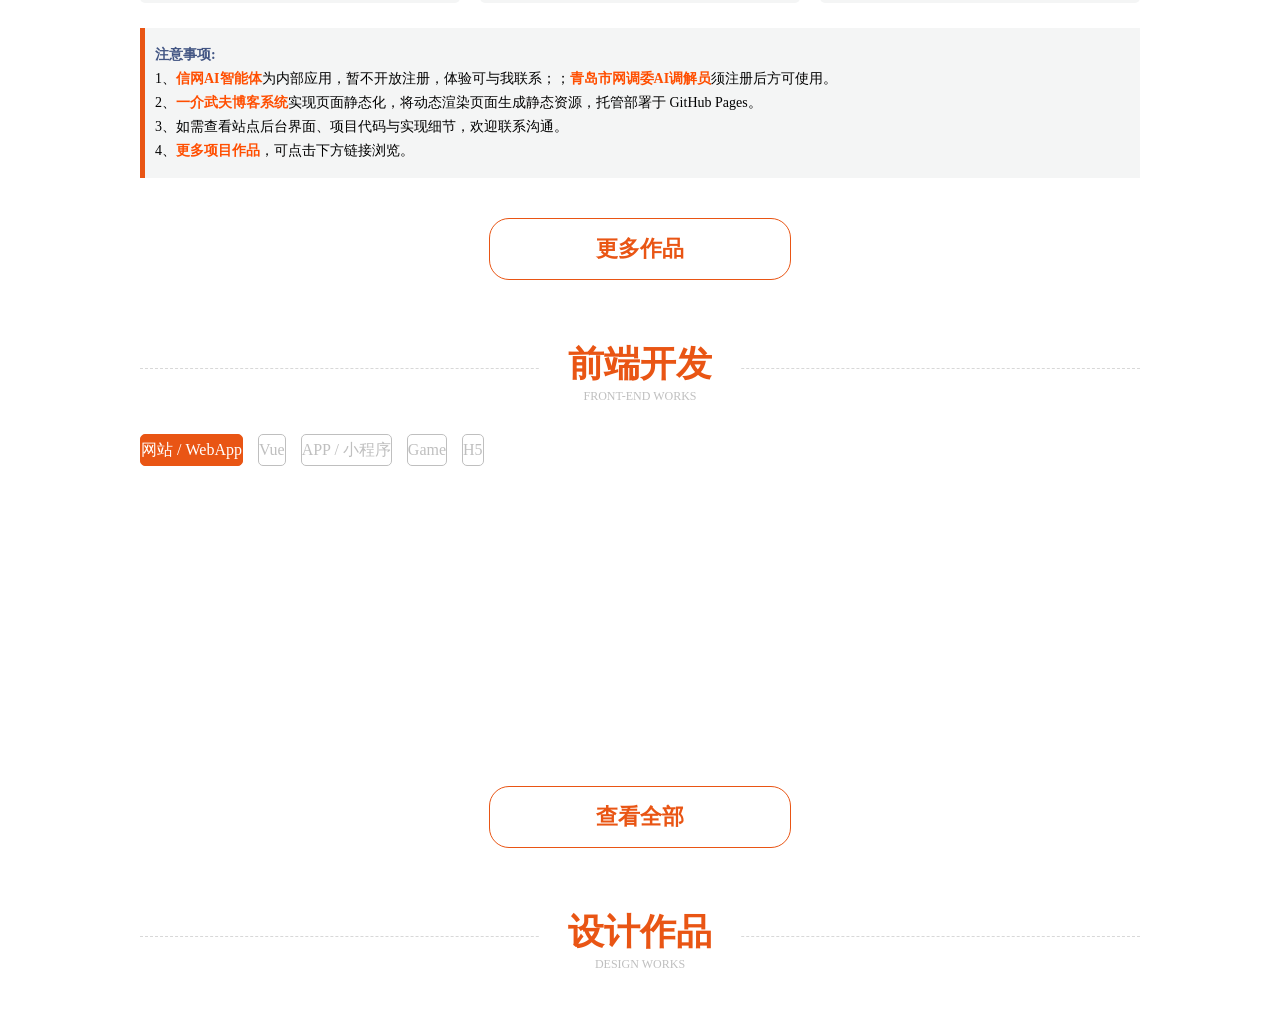
==== commit fe4f7863: "2026" ====
--- a/index.html
+++ b/index.html
@@ -8,7 +8,7 @@
     <link rel="shortcut icon" href="img/siteico.ico" />
     <meta content="telephone=no" name="format-detection" />
     <meta content="black" name=" apple-mobile-web-app-status-bar-style"/>
-    <title>武彬个人简历</title>
+    <!-- <title>武彬个人简历</title> -->
     <meta name="description" content="具有坚强意志力与抗压能力,端正努力的工作态度、喜欢不断的学习充实自己,通过个人的努力去实现自身的价值">
     <meta name="keywords" content="设计师, 前端, web开发, php工程师, 全栈开发">
 
@@ -52,7 +52,7 @@
                 </div>
             </div>
             <!-- name end -->
-            <div class="contact" aos="fade-up" aos-delay="400">
+            <div class="contact" aos="fade-up" aos-delay="300">
                 <ol class="clear">
                     <li>
                         <i class="icon icon-phone"></i>
@@ -72,13 +72,13 @@
                         <i class="icon icon-erwexin"></i>
                     </li>
                     <li class="downloadJL">
-                        <a href="jianli-wubin.pdf" target="_blank" download="武彬个人简历.pdf">点我下载简历</a>
+                        <a href="武彬 - WEB全栈工程师.pdf" target="_blank" download="武彬个人简历.pdf">下载简历文件</a>
                     </li>
                 </ol>
             </div>
             <!-- contact end -->
             <ul class="myinfo">
-                <li class="born" aos="fade-up" aos-delay="600">
+                <li class="born" aos="fade-up" aos-delay="400">
                     <div class="item">
                         <span class="title">籍贯：</span>
                         <span class="text">青岛</span>
@@ -92,10 +92,10 @@
                         <span class="text">2009-至今（在职）</span>
                     </div>
                 </li>
-                <li class="school" aos="fade-up" aos-delay="700">
+                <li class="school" aos="fade-up" aos-delay="500">
                     <div class="title">教育经历：</div>
                     <div class="text">
-                        <p>
+                        <!-- <p>
                             <span class="school-name">青岛第三中学</span>
                             <span class="school-desc">
                                 普通高中
@@ -103,7 +103,7 @@
                             <span class="school-time">
                                 2003-2006
                             </span>
-                        </p>
+                        </p> -->
                         <p>
                             <span class="school-name">山东水利职业学院</span>
                             <span class="school-desc">
@@ -130,27 +130,57 @@
                         </p>
                     </div>
                 </li>
-                <li class="certificate" aos="fade-up" aos-delay="800">
-                    <div class="title">所获证书：</div>
+                <li class="certificate" aos="fade-up" aos-delay="600">
+                    <div class="title">个人证书：</div>
                     <div class="text">
-                        <span>工商管理学士学位</span>
-                        <span class="open-img-alert gaoxiang" 
-                              data-imgsrc="img/renzheng-gaoxiang.jpg"
-                              data-imgtitle="信息系统项目管理师证书"
+                       <span class="open-iframe-alert iframe-link"
+                              data-url="zhengshu/专科-水利职业学院.pdf"
+                              data-title="专科毕业证"
+                        >
+                            专科毕业证
+                        </span>
+                        <span class="open-iframe-alert iframe-link"
+                              data-url="zhengshu/成人本科-工商管理-毕业证.pdf"
+                              data-title="本科毕业证"
+                        >
+                            本科毕业证
+                        </span>
+                        <span class="open-iframe-alert iframe-link"
+                              data-url="zhengshu/海大学位.pdf"
+                              data-title="学位证书"
+                        >
+                            工商管理学士学位
+                        </span>
+                        <span class="open-iframe-alert iframe-link" 
+                              data-url="zhengshu/信息系统项目管理师.pdf"
+                              data-title="信息系统项目管理师证书"
                         >
                             信息系统项目管理师
                         </span>
-                        <span>网络工程师</span>
-                        <span>系统维护师</span>
+                        <span class="open-iframe-alert iframe-link" 
+                              data-url="zhengshu/网络管理工程师.pdf"
+                              data-title="网络管理工程师"
+                        >
+                            网络管理工程师
+                        </span>
+                        <span class="open-iframe-alert iframe-link" 
+                              data-url="zhengshu/系统维修员.pdf"
+                              data-title="系统维护师"
+                        >
+                            系统维护师
+                        </span>
                         <span>机动车驾照C级</span>
                     </div>
                 </li>
-                <li class="trait trait-hook" aos="fade-up" aos-delay="550" data-aos-anchor-placement="top-bottom">
+                <li class="trait trait-hook" aos="fade-up" aos-delay="700" data-aos-anchor-placement="top-bottom">
                         <div class="title">个人特点：</div>
                         <div class="text">
-                            具有坚强意志力与抗压能力 &gt; 端正努力的工作态度、适应能力强 &gt;  喜欢学习开发技术类
-                            技能不断充实提高自己 &gt;  一个不断的持续学习者 &gt; 具有良好的沟通、团队合作能力  &gt;
-                            善于从事UI设计与平面印刷品的设计 &gt;专注于WEB开发，是一名兼具设计与前后台开发能力的WEB全栈工程师 &gt;  具有项目管理知识，可以规划并管理项目从开发到落地的整个流程。
+                           <p>
+                             <strong>职业素养 &gt;</strong> 具备极强的抗压能力与坚韧的意志力，工作态度端正，适应性强；善于沟通协调，具备优秀的团队合作精神与持续自驱的学习习惯。
+                           </p>
+                           <p>
+                              <strong>专业定位 &gt;</strong> 深耕 UI 设计与平面印刷品设计多年，同时专注 WEB 全栈开发，是一名兼具设计审美与前后端开发能力的综合型工程师；具备系统的项目管理知识，能独立规划并推动项目从 0 到 1 的完整落地。
+                           </p>
                         </div>
                 </li>
             </ul>
@@ -198,8 +228,8 @@
                     <li class="active">个人简介</li>
                     <li>工作履历</li>
                     <li>技能掌握</li>
+                    <li>全栈开发</li>
                     <li>前端开发</li>
-                    <li>系统开发</li>
                     <li>设计作品</li>
                 </ul>
                 <div class="bot-line">
@@ -260,7 +290,7 @@
                         </span>
                     </div>
                     <div class="desc" aos="fade-down-right" aos-delay="100">
-                        负责公司推广广告设计、展会设计、活动设计策划、西门子日立等医疗厂商展会平面资料DM设计、印刷,青岛古早文化城VI设计、画册设计制作,以及绮光溢彩公司网站页面设计、频道规划、绮光溢彩摄影论坛的设计、协助青岛市摄影家协会做影展等工作。
+                        负责公司各类推广物料、展会及活动策划的视觉设计。主导西门子、日立等医疗厂商展会的平面资料与DM单设计印刷；完成青岛古早文化城VI视觉识别系统及企业画册的设计制作；同时参与绮光溢彩官网、摄影论坛的页面规划与设计，并协助青岛市摄影家协会完成影展视觉统筹。
                     </div>
                 </li>
                 <li class="right">
@@ -276,7 +306,7 @@
                         </span>
                     </div>
                     <div class="desc" aos="fade-down-left">
-                        负责新浪青岛各种专题、频道页面的设计以及各种活动创意类H5设计，并参与页面的开发与调试工作；线下活动物料喷绘、写真、台历等设计,配合市场部进行线上专题与线下活动的联动与推广；广告设计与发布等。
+                        负责新浪青岛各类新闻专题、频道页面的创意设计及前端页面开发；配合市场部完成各项活动 H5 页面及线下展会物料的视觉设计与落地执行；涵盖活动喷绘、写真、台历等延伸物料设计，具备跨媒介的视觉呈现能力。
                     </div>
                 </li>
                 <li class="left">
@@ -292,7 +322,15 @@
                         </span>
                     </div>
                     <div class="desc" aos="fade-down-right">
-                        负责信网PC端、手机版以及信网各个频道的设计、开发与维护的工作；独立完成信网专题制作发布系统、卡片海报合成系统、信网图库、海报H5幻灯系统等系统的前后台的开发工作；独立从设计并开发信号新闻APP、信网小程序、辟谣青岛、微尘小程序等；以及配合业务部门设计开发线上专题与H5与相关专题页面等。
+                        <p>
+                            <strong>全栈系统建设：</strong>负责信网 PC 端、移动端及多频道的架构设计与核心开发。独立搭建完成了信网专题制作发布系统、卡片海报合成系统、图片资源库管理系统等，为公司业务运营提供产品支持。
+                        </p>
+                        <p>
+                            <strong>多端产品交付：</strong>独立完成了“信网新闻”APP、信网小程序、辟谣青岛小程序、微尘小程序等多端产品的设计、研发与全流程上线。
+                        </p>
+                        <p>
+                            <strong>AI 应用落地：</strong>开发了青岛市网调委AI调解员、AI智案法宝等多个AI应用；基于Dify大模型编排平台，完成了信网智绘、稿件审校等AI智能体的实施与落地，持续探索AI技术与业务场景的深度融合。
+                        </p>
                     </div>
                 </li>
                 <li class="left endnow">
@@ -316,82 +354,153 @@
             <span class="line"></span>
         </div>
         <article class="skill-wrapper">
-            <div class="code-wrapper">
-                <div class="head">
-                    <span>CODE</span>
-                    <em>前端技能</em>
-                </div>
-                <ul id="skill-code" class="skill-progress">
+            <!-- 技能卡片将由 JS 动态渲染，不再硬编码 CODE/DESIGN 两个区块 aos="zoom-out-up"  -->
+            <div class="skill-grid" id="skill-grid" aos="zoom-out-down">
+                <!-- JS 动态插入 -->
+            </div>
+            <div class="skill-desc" aos="fade-up">
+                <ul class="php-skill-ul">
+                    <!-- 1. 宏观全栈能力 -->
+                    <li class="php-skill-li">
+                        具备从<b>UI/UX</b>设计到前后端及多端开发的全栈闭环能力，可独立完成复杂产品从 0 到 1 的完整落地。
+                    </li>
+                    
+                    <!-- 2. 前沿 AI 探索 -->
+                    <li class="php-skill-li">
+                        深入<b>Dify</b>大模型应用编排，持续探索并落地 AI 技术在所在行业的实际应用场景。
+                    </li>
 
+                    <!-- 3. 核心后端技术栈（基础框架） -->
+                    <li class="php-skill-li">
+                        精通<b>MVC</b>设计模式，熟练使用<b>ThinkPHP</b>，并可基于<b>原生PHP</b>独立构建高性能Web程序；
+                    </li>
+                    <li class="php-skill-li">
+                        熟练运用<b>PHP + MySQL/MongoDB</b>进行各类业务系统开发，深入贯彻前后端分离架构思想，保证系统的高内聚、低耦合；
+                    </li>
+
+                    <!-- 4. 多端前端突破（从后端延伸到全端） -->
+                    <li class="php-skill-li">
+                        结合<b>Vue + Uni-app</b>实现多端（<b>H5/小程序/App</b>）无缝覆盖，满足全平台业务需求；
+                    </li>
+                    <li class="php-skill-li">
+                        精通基于<b>Vue + Element-UI</b>的后台管理系统开发，同时也熟练掌握<b>jQuery / Layui / Bootstrap</b>等传统页面开发框架；
+                    </li>
+                    <!-- 5. 深入底层与安全（体现高级程序员素养） -->
+                    <li class="php-skill-li">
+                        精通<b>MySQL/MongoDB</b>数据库设计与调优，具有极强的数据安全意识，在开发中防范<b>SQL 注入、XSS 及 CSRF</b>等常见Web攻击；
+                    </li>
+
+                    <!-- 6. 工程化、造轮子与架构思维（最高阶能力） -->
+                    <li class="php-skill-li">
+                        具备极强的技术抽象与造轮子能力，可快速提取业务共性，封装通用功能类库与脚手架，大幅提高开发效率；
+                    </li>
+                    <li class="php-skill-li">
+                        具备架构演进思维，能快速理解并融会贯通现有业务系统，善于从用户体验视角出发，提出并落地架构优化与二次开发解决方案。
+                    </li>
+                    <li class="php-skill-li">
+                        利用<b>Python + Playwright</b>开发了小红书、同花顺等平台的自动化数据采集脚本，为业务分析提供数据支撑。
+                    </li>
+                    <li class="php-skill-li">
+                        具备项目管理经验，持有<b>信息系统项目管理师</b>证书，擅长运用敏捷迭代思维统筹项目进度与风险，协调资源保障按期交付。
+                    </li>
                 </ul>
-                <div class="desc" aos="zoom-out-up">
-                    <i class="icon icon-sarrow"></i>
-                    <em class="text">熟练使用CSS、Less、JS、JQ、VUE、Bootstrap等进行前端开发、响应式开发，并兼顾手机、PC和IE的兼容性；熟悉前后端分离开发方式，擅长使用uniapp开发APP和小程序；可以配合PHP+MYSQL进行全栈的开发。</em>
-                </div>
-            </div>
-            <!-- code end -->
-            <div class="design-wrapper">
-                <div class="head">
-                    <span>DESIGN</span>
-                    <em>设计技能</em>
-                </div>
-                <ul id="skill-design" class="skill-progress">
-                    <!--
-                    <li class="item">
-                        通过JS遍历插入
-                        <div class="label">HTML</div>
-                        <span class="progress"></span>
-                        <span class="percent"></span>
-                    </li>
-                     -->
-                </ul>
-                <div class="desc" aos="zoom-out-up" aos-delay="300">
-                    <i class="icon icon-sarrow"></i>
-                    <em class="text">熟练使用PS/AI/ID/XD等设计类软件，并能根据需求设计WEB-UI、企业VI、微信开发页面、H5页面、喷绘写真、画册等等，对市面上的印刷工艺有了解，可以根据推广计划提出线下物料以及线上同步配合的推广方案。</em>
-                </div>
-            </div>
-            <!-- design end -->
+            </div>
         </article>
-        <article class="php-wrapper">
-            <div class="head">
-                <span>PHP + MYSQL</span>
-                <em>后端技能</em>
-            </div>
-            <ul class="php-skill-ul" aos="fade-up">
-                <li class="php-skill-li">
-                    熟练掌握<b>MVC</b>的开发思想，并可以独自使用原生<b>PHP</b>构建开发整站程序【前台+后台（Vue） + 小程序 + APP（uniapp）】;
-                </li>
-                <!-- <li class="php-skill-li">
-                    熟练使用<b>ThinkPHP</b>，并快速的进行各类应用程序的开发;
-                </li> -->
-                <li class="php-skill-li">
-                    熟练使用<b>Mysql</b>语句进行数据存储等操作，具有数据安全意识，了解常见的攻击手段以及如何在开发中规避风险等;
-                </li>
-                <!-- <li class="php-skill-li">
-                    了解<b>Apache</b>服务器的安装、配置，熟悉配合;
-                </li> -->
-                <li class="php-skill-li">
-                    熟练使用PHP结合Mysql实现各类业务系统，并使用前后端分离的思想实现各类业务逻辑;
-                </li>
-                <li class="php-skill-li">
-                    对市面上常用的各种<b>PHP功能类库</b>有所了解，可以根据实际需求快速的构建应用的脚本，擅长学习并应用;
-                </li>
-                <li class="php-skill-li">
-                    熟悉传统开发框架（JQ+Bootstrap/Layui）或时下流行的前后端分离(element-ui)等，并独自开发网站后台的程序以及设计后台界面;
-                </li>
-                <!-- <li class="php-skill-li">
-                    独自设计开发基于JQuery+requireJS+php+Smarty模版引擎实现的<b>Piece-ui</b>即插即用的后台解决方案;
-                </li> -->
-                <li class="php-skill-li">
-                    可以快速的熟悉在现有的应用程序架构，并在其基础上提出基于用户体验的优化解决方案，并进行二次的设计与开发;
+    </section>
+    <!-- skill end -->
+    <div class="tips bigger">
+        <p>📌 <b>快速导航：</b></p>
+        <p><em class="m-hide">1、</em><a href="https://634174214.github.io/portfolio/" class="a-inline-link" target="_blank">👉 开发作品</a> 直接查看完整项目库。</p>
+        <p><em class="m-hide">2、</em><a href="#design" class="a-inline-link">👉 设计作品</a> 跳转至下方设计作品区域。</p>
+    </div>
+    <!-- after -->
+    <section class="afterend" id="afterend">
+        <div class="headline">
+            <div class="mid-title">
+                <h3>全栈开发</h3>
+                <small>FULL-STACK WORKS</small>
+            </div>
+            <span class="line"></span>
+        </div>
+        <article class="afterend-works" aos="fade-up">
+            <ul id="afterend-list" class="afterend-list">
+                <li class="show">
+                    <a href="https://634174214.github.io/" target="_blank" class="imgbox">
+                        <div class="link-see">
+                            <span>前往链接</span>
+                        </div>
+                        <img src="images/after-end/wubin-work.jpg">
+                    </a>
+                    <div class="info-item">
+                        <h3>一介武夫博客系统</h3>
+                        <p>基于PHP+Smarty+MySQL+jQuery自建MVC架构博客系统；后端采用RequireJS进行模块管理，实现文件上传、文章管理、用户权限、留言管理、全站静态化等功能；采用响应式方案，一套代码同时适配 PC 端与移动端。</p>
+                        <a href="https://634174214.github.io/" target="_blank" class="goto">
+                            <small>634174214.github.io</small>
+                            <span>立即前往 &gt;</span>
+                        </a>
+                    </div>
+                </li>
+                <li class="show">
+                    <a href="https://law.qdxin.cn/ai/" target="_blank" class="imgbox">
+                        <div class="link-see">
+                            <span>前往链接</span>
+                        </div>
+                        <img src="images/after-end/xin-lawai.jpg">
+                    </a>
+                    <div class="info-item">
+                        <h3>青岛市网调委AI调解员</h3>
+                        <p>独立设计并开发的响应式法律人工智能对话平台，前端Vue实现交互，PHP+MySQL支撑后端业务；支持用户自选AI模型，对同一问题输出多角度答复，提供智能化法律咨询能力。</p>
+                        <a href="https://law.qdxin.cn/ai/" target="_blank" class="goto">
+                            <small>law.qdxin.cn/ai</small>
+                            <span>立即前往 &gt;</span>
+                        </a>
+                    </div>
+                </li>
+                <li>
+                    <a href="https://wubin.infinityfreeapp.com/my-works/works/xin-zt/zt-houtai/index.php" target="_blank" class="imgbox">
+                        <div class="link-see">
+                            <span>前往链接</span>
+                        </div>
+                        <img src="images/after-end/xin-zt-show.jpg">
+                    </a>
+                    <div class="info-item">
+                        <h3>信网专题内容管理系统</h3>
+                        <p>基于PHP+MySQL+VUE+ELEMENT-UI开发的新闻专题管理系统，集成图片上传、资源管理、专题编辑发布、数据统计、动态新闻抓取、拖拽排序及动态生成海报等功能，实现了从数据采集、编辑到前端渲染的完整闭环。</p>
+                        <a href="https://wubin.infinityfreeapp.com/my-works/works/xin-zt/zt-houtai/index.php" target="_blank" class="goto">
+                            <small>qdxin.cn/zhuanti/</small>
+                            <span>立即前往 &gt;</span>
+                        </a>
+                    </div>
+                </li>
+                <li class="show">
+                    <a href="https://ai2hinen9t1.thexin.cn/home/index.php" target="_blank" class="imgbox">
+                        <div class="link-see">
+                            <span>前往链接</span>
+                        </div>
+                        <img src="images/after-end/AI-zhiti.jpg">
+                    </a>
+                    <div class="info-item">
+                        <h3>信网AI智能体</h3>
+                        <p>集成了稿件审校、信网智绘、裁判文书撰写等多款独立开发的智能体。智能体应用基于Dify构建各类AI能力；使用PHP+MySQL实现用户管理、权限鉴权，完成前端与Dify服务之间的中转通信；Vue开发交互前台。</p>
+                        <a href="https://ai2hinen9t1.thexin.cn/home/index.php" target="_blank" class="goto">
+                            <small>thexin.cn</small>
+                            <span>立即前往 &gt;</span>
+                        </a>
+                    </div>
                 </li>
             </ul>
+            <div class="tips">
+                <p><b>注意事项:</b></p>
+                <p>1、<strong>信网AI智能体</strong>为内部应用，暂不开放注册，体验可与我联系；；<strong>青岛市网调委AI调解员</strong>须注册后方可使用。</p>
+                <p>2、<strong>一介武夫博客系统</strong>实现页面静态化，将动态渲染页面生成静态资源，托管部署于 GitHub Pages。</p>
+                <p>3、如需查看站点后台界面、项目代码与实现细节，欢迎联系沟通。</p>
+                <p>4、<strong>更多项目作品</strong>，可点击下方链接浏览。</p>
+            </div>
+            <!-- <div class="all aos-init aos-animate" id="afterend-lookall" aos="zoom-in">更多作品</div> -->
+            <a href="https://634174214.github.io/portfolio/#fullstack" class="all aos-init aos-animate" aos="zoom-in" target="_blank">更多作品</a>
         </article>
     </section>
-    <!-- skill end -->
-    <div class="tips">
-        注：以下 <b>前端开发作品、后端开发作品、设计作品</b> 均为本人在工作以及日常生活中 <b>独立设计/开发</b> 完成 (可提供源文件)。
-    </div>
+    <!-- after end -->
     <!-- Frontend -->
     <section class="Frontend" id="Frontend">
         <div class="headline">
@@ -403,11 +512,11 @@
         </div>
         <article class="Frontend-wrapper">
             <div class="tabs-bar" id="tabs-bar" aos="fade-up">
-                <span class="active">H5</span>
-                <span>APP / 微信开发</span>
-                <span>PC / 手机网站</span>
-                <span>VUE</span>
-                <span>微信小程序</span>
+                <span class="active" data-scrollto="fullstack"><em>网站 /</em> WebApp</span>
+                <span data-scrollto="frontend">Vue</span>
+                <span data-scrollto="app">APP <em>/ 小程序</em></span>
+                <span data-scrollto="game">Game</span>
+                <span data-scrollto="frontend">H5</span>
             </div>
             <aside class="tabs-content">
                 <div class="swiper-container" id="FrontendShow">
@@ -439,242 +548,11 @@
                     <div class="pagination"></div>
                 </div>
             </aside>
-            <div class="all" id="Frontend-lookall" aos="zoom-in">作品分类</div>
+            <!-- <div class="all" id="Frontend-lookall" aos="zoom-in">作品分类</div> -->
+             <a href="https://634174214.github.io/portfolio/" target="_blank" class="all" aos="zoom-in" id="front-end-all">查看全部</a>
         </article>
     </section>
     <!-- Frontend end -->
-    <!-- after -->
-    <section class="afterend" id="afterend">
-        <div class="headline">
-            <div class="mid-title">
-                <h3>系统开发</h3>
-                <small>AFTER-END WORKS</small>
-            </div>
-            <span class="line"></span>
-        </div>
-        <article class="afterend-works" aos="fade-up">
-            <ul id="afterend-list" class="afterend-list" title="除本站项目外，部分内网站点需添加域名解析才可查看效果，其他站点无法访问原版，但可申请体验本站提供的“本站版”。">
-                <li class="show">
-                    <a href="https://law.qdxin.cn/ai/" target="_blank" class="imgbox">
-                        <div class="link-see">
-                            <span>正式地址</span>
-                        </div>
-                        <img src="images/after-end/xin-lawai.jpg">
-                    </a>
-                    <div class="info-item">
-                        <h3>青岛市网调委AI调解员</h3>
-                        <p>独立设计并使用VUE3、PHP和Python开发的响应式（系统兼容PC版和手机版）法律人工智能对话平台。通过先进的自然语言处理技术，为用户提供便捷且智能的法律咨询服务。</p>
-                        <a href="http://my.wubin.work/works/xin-law-ai/" target="_blank" class="goto">
-                            <small>my.wubin.work</small>
-                            <span>体验本地版 &gt;</span>
-                        </a>
-                    </div>
-                </li>
-                <li class="show">
-                    <a href="http://www.wubin.work/admin" target="_blank" class="imgbox">
-                        <div class="link-see">
-                            <span>前往网站</span>
-                        </div>
-                        <img src="images/after-end/admin-work.jpg">
-                    </a>
-                    <div class="info-item">
-                        <h3>一介武夫个人博客系统</h3>
-                        <p>使用自制前端后台UI：piece-ui+smarty使用MVC架构模式实现一介武夫后台页面，并实现图片、附件上传，文章等数据插入、更新、用户管理、留言管理等功能。</p>
-                        <a href="http://www.wubin.work/admin" target="_blank" class="goto">
-                            <small>wubin.work/admin</small>
-                            <span>立即前往 &gt;</span>
-                        </a>
-                    </div>
-                </li>
-                <li class="show">
-                    <a href="http://qd.wubin.work" target="_blank" class="imgbox">
-                        <div class="link-see">
-                            <span>前往网站</span>
-                        </div>
-                        <img src="images/after-end/qdlib-front.jpg">
-                    </a>
-                    <div class="info-item">
-                        <h3>青岛风光资源管理系统</h3>
-                        <p>独立设计并负责全栈开发，<a href="http://sj.qdxin.cn/app/pics/app/html/" class="inline-link" target="_blank">部署于信网内网</a>。查看请添加本地解析：<strong style="font-weight: bold;">172.20.65.171 sj.qdxin.cn</strong>。采用vue3开发，<a href="http://sj.qdxin.cn/app/pics/server/html/login.html" class="inline-link" target="_blank">后端</a>采用PHP+element-plus搭建。</p>
-                        <a href="http://qd.wubin.work" target="_blank" class="goto">
-                            <small>qd.wubin.work</small>
-                            <span>体验本地版 &gt;</span>
-                        </a>
-                    </div>
-                </li>
-                <li>
-                    <a href="https://law.qdxin.cn/pro/" target="_blank" class="imgbox">
-                        <div class="link-see">
-                            <span>正式地址</span>
-                        </div>
-                        <img src="images/after-end/xin-aifabao.jpg">
-                    </a>
-                    <div class="info-item">
-                        <h3>信网AI智案法宝</h3>
-                        <p>这是一款基于 dify 和 openAI 搭建的法律问题分析与智能检索助手 AI 应用。采用 php 与 vue 实现前后端分离架构，从设计到开发的整个过程均由本人独立完成。</p>
-                        <a href="http://my.wubin.work/works/law-plus/" target="_blank" class="goto">
-                            <small>my.wubin.work/law-plus/</small>
-                            <span>体验地址 &gt;</span>
-                        </a>
-                    </div>
-                </li>
-                <li>
-                    <a href="http://my.wubin.work/" target="_blank" class="imgbox">
-                        <div class="link-see">
-                            <span>申请体验</span>
-                        </div>
-                        <img src="images/after-end/xin-card-show.jpg">
-                    </a>
-                    <div class="info-item">
-                        <h3>信网新闻卡片截图系统</h3>
-                        <p>独立设计、开发用于信网宣传新闻卡片图的创建、编辑，整合了智能抠图以及在线PS等功能，可以帮助编辑人员根据现有模板快速的生成理想效果的宣传图片。</p>
-                        <a href="http://my.wubin.work/works/xin-card/app" target="_blank" class="goto">
-                            <small>my.wubin.work/card</small>
-                            <span>系统地址 &gt;</span>
-                        </a>
-                    </div>
-                </li>
-                <li>
-                    <a href="http://qd.wubin.work/server/" target="_blank" class="imgbox">
-                        <div class="link-see">
-                            <span>前往网站</span>
-                        </div>
-                        <img src="images/after-end/qdlib-after.jpg">
-                    </a>
-                    <div class="info-item">
-                        <h3>青岛风光资源库 | 后端</h3>
-                        <p>独立设计并负责全栈开发，部署于<a href="http://sj.qdxin.cn/app/pics/server/html/" class="inline-link" target="_blank">信网内网(信网资源)</a>。采用vue3开发，后端采用PHP+element-plus搭建，后端提供资源打包、上传、编辑、修改等功能。</p>
-                        <a href="http://qd.wubin.work/server/" target="_blank" class="goto">
-                            <small>qd.wubin.work/server/</small>
-                            <span>本地版 &gt;</span>
-                        </a>
-                    </div>
-                </li>
-                <li>
-                    <a href="http://my.wubin.work" target="_blank" class="imgbox">
-                        <div class="link-see">
-                            <span>申请体验</span>
-                        </div>
-                        <img src="images/after-end/xin-zt-show.jpg">
-                    </a>
-                    <div class="info-item">
-                        <h3>信网专题发布系统 | 全栈</h3>
-                        <p>独立设计、开发用于信网专题创建、发布的系统。帮助编辑人员快速的搭建手机和PC端的专题页面，且在手机端上达到仿原生APP的效果。可点击<a href="http://www.qdxin.cn/special/zt-app/app/?id=84" target="_blank" style="display: inline;color: #1f97f7;padding: 0 3px;">案例</a>查看专题效果。</p>
-                        <a href="http://my.wubin.work" target="_blank" class="goto">
-                            <small>my.wubin.work</small>
-                            <span>申请体验 &gt;</span>
-                        </a>
-                    </div>
-                </li>
-                <li>
-                    <a href="http://day.wubin.work" target="_blank" class="imgbox">
-                        <div class="link-see">
-                            <span>申请体验</span>
-                        </div>
-                        <img src="images/after-end/day-work.jpg">
-                    </a>
-                    <div class="info-item">
-                        <h3>小记日报系统 | 全栈</h3>
-                        <p>独立设计并开发的小记-日报系统。用于每日记录您的生活、工作中的各种已办、待办的事项，并且可以一键生成周报、月报，还可以管理您的各类长期计划。</p>
-                        <a href="http://day.wubin.work" target="_blank" class="goto">
-                            <small>day.wubin.work</small>
-                            <span>申请体验 &gt;</span>
-                        </a>
-                    </div>
-                </li>
-                <li>
-                    <a href="http://my.wubin.work" target="_blank" class="imgbox">
-                        <div class="link-see">
-                            <span>申请体验</span>
-                        </div>
-                        <img src="images/after-end/xin-imgzt-show.jpg">
-                    </a>
-                    <div class="info-item">
-                        <h3>图片H5专题发布系统 | 全栈</h3>
-                        <p>独立设计并开发的图片专题系统。用于汇总各类海报图片，将零散的新闻重新整理起来，达到更好的宣传效果(在手机端达到仿原生APP的效果)。可在<a href="http://www.qdxin.cn/special/zt_imgh5_app/15.html" target="_blank" style="display: inline;color: #1f97f7;padding: 0 3px;">案例</a>查看专题效果。</p>
-                        <a href="http://my.wubin.work" target="_blank" class="goto">
-                            <small>my.wubin.work</small>
-                            <span>申请体验 &gt;</span>
-                        </a>
-                    </div>
-                </li>
-                <li>
-                    <a href="http://www.wubin.work" target="_blank" class="imgbox">
-                        <div class="link-see">
-                            <span>前往网站</span>
-                        </div>
-                        <img src="images/after-end/wubin-work.jpg">
-                    </a>
-                    <div class="info-item">
-                        <h3>一介武夫个人空间 | 前台</h3>
-                        <p>设计、开发个人网站 一介武夫 前台页面，并实现与后台录入的文章信息、轮播图、上传附件等信息的获取展示，以及vue-WebApp所用到的数据接口的开发。</p>
-                        <a href="http://www.wubin.work" target="_blank" class="goto">
-                            <small>wubin.work</small>
-                            <span>立即前往 &gt;</span>
-                        </a>
-                    </div>
-                </li>
-                <li>
-                    <em class="imgbox show-after-imgs" data-imgorder="2">
-                        <div class="link-see">
-                            <span>查看程序截图</span>
-                        </div>
-                        <img src="images/after-end/qdxin-app.jpg">
-                    </em>
-                    <div class="info-item">
-                        <h3>青岛信网应用 | 后台</h3>
-                        <p>在已有的信网功能性应用后台进行二次开发，扩充了卡片新闻、信法网律师注册、法律咨询信息获取、大宗新闻网商品举报、青岛辟谣表单信息搜集等功能(图中红框)。</p>
-                        <a href="http://mp2.qdxin.cn/_mana/" target="_blank" class="goto">
-                            <small>qdxin.cn</small>
-                            <span>立即前往 &gt;</span>
-                        </a>
-                    </div>
-                </li>
-                <li>
-                    <em class="imgbox show-after-imgs" data-imgorder="1">
-                        <div class="link-see">
-                            <span>查看程序截图</span>
-                        </div>
-                        <img src="images/after-end/qdxin-live.jpg">
-                    </em>
-                    <div class="info-item">
-                        <h3>青岛信网直播 | 后台</h3>
-                        <p>信网直播后台界面使用Layui开发，后台使用原生PHP进行开发，仅应用于公司内网的后台程序，用于添加直播，编辑直播呈现内容，生成静态回放页面等功能。</p>
-                        <a href="http://mp.qdxin.cn/public/xwqmt/live/html/203.html" target="_blank" class="goto">
-                            <!-- http://mp.qdxin.cn/xwqmt/_mana/login.php -->
-                            <small>live.qdxin.cn</small>
-                            <span>立即前往 &gt;</span>
-                        </a>
-                    </div>
-                </li>
-
-                <li>
-                    <a href="https://libs.qdxin.cn/appc/haibao/app-test.html" target="_blank" class="imgbox" data-record="https://libs.qdxin.cn/appc/haibao/app.php">
-                        <div class="link-see">
-                            <span>正式版查看</span>
-                        </div>
-                        <img src="images/after-end/php-haibao.jpg">
-                    </a>
-                    <div class="info-item">
-                        <h3>信网PHP海报生成系统</h3>
-                        <p>通过使用PHP的方法，实现<a href="https://libs.qdxin.cn/appc/haibao/app.php" class="inline-link" target="_blank">信网海报生成以及合成</a>的接口，可以根据标题的内容算法，动态的计算所需绘制画布的高度等。提供返回base64、各类图片格式、保存到服务器3种返回方式。</p>
-                        <a href="http://my.wubin.work/works/php-haibao/app-test.html" target="_blank" class="goto">
-                            <small>php-haibao</small>
-                            <span>本站版 &gt;</span>
-                        </a>
-                    </div>
-                </li>
-            </ul>
-            <div class="tips">
-                <p><b>注意:</b></p>
-                <p>1、除个人站点外，开发的信网各类系统均部署在公司内网，外部无法直接访问，故不能提供程序应用在线展示，但可联系进行当面体验。</p>
-                <p>2、如要查看个人站点后台页面、程序、源码、具体实现的，请根据本页的联系方式与我进行沟通。</p>
-                <p>3、由于本站流量有限（1M/s），所以打开速度可能较慢，请耐心等待。</p>
-            </div>
-            <div class="all aos-init aos-animate" id="afterend-lookall" aos="zoom-in">更多作品</div>
-        </article>
-    </section>
-    <!-- after end -->
     <!-- design -->
     <section class="design" id="design">
         <div class="headline">
@@ -758,9 +636,11 @@
                     </div>
                     <div class="design-pagination"></div>
                 </article>
-                <p class="desc"></p>
-                <div class="tips">
-                    <p>- 在pc版上查看设计作品的效果会更清晰哦 -</p>
+                <div class="design-desc-wrapper">
+                    <p class="desc"></p>
+                </div>
+                <div class="design-tips">
+                    <p>建议在pc版上查看设计作品效果</p>
                 </div>
             </div>
             <!-- design-works-inner end -->
@@ -800,6 +680,7 @@
     <script src="lib/idangerous.swiper.min.js"></script>
     <script src="lib/layer/layer.js"></script>
     <script src="lib/aos.js"></script>
+    <script src="lib/qrcode.min.js"></script>
     <script src="js/go-top.js"></script>
     <script src="js/index.js"></script>
 </body>
--- a/css/screen.css
+++ b/css/screen.css
@@ -0,0 +1,967 @@
+/*PC页面重置(非响应式)*/
+* {
+  -webkit-tap-highlight-color: rgba(0,0,0,0);
+}
+
+html{border:0; height: inherit;
+        overflow-x: hidden; overflow-y: auto;
+        font-family:' Microsoft YaHei ','PingFang SC','Droidsansfallback';
+}
+body{margin:0 auto; padding:0;font-size:16px;background: #fff;
+height: inherit;line-height: inherit;height: 100%;
+}
+div,dl,dt,dd,ol,ul,b,li,p,h1,h2,h3,h4,input,h6,h5,form,i,pre,fieldset,textarea,p,blockquote,th,td
+{margin:0; padding:0;list-style:none; font-weight:normal; font-style: normal;}
+dl,ul,li,p{text-align:left;}
+img{border:0px;}
+.clear{clear:both; overflow:hidden; }
+a{ color:#000; text-decoration:none;-webkit-user-select:none;-webkit-touch-callout: none;}
+em{font-style: normal;}
+input::-webkit-outer-spin-button,
+input::-webkit-inner-spin-button {
+    -webkit-appearance: none !important;
+    margin: 0;
+}
+table {
+     border-collapse:collapse;
+     border-spacing:0;
+ }
+fieldset,img {
+     border:0;
+}
+address,caption,cite,code,dfn,em,strong,th,var {
+     font-style:normal;
+     font-weight:normal;
+}
+caption,th {
+     text-align:left;
+}
+h1,h2,h3,h4,h5,h6 {
+     font-size:100%;
+     font-weight:normal;
+}
+q:before,q:after {
+     content:";
+}
+abbr,acronym {
+     border:0;
+}
+
+.icon,
+.erwe-wrapper:before,
+.works li .job .time
+{
+    background-image: url(../img/iconpc.png);
+    background-image: -webkit-image-set(url(../img/iconpc.png) 1x,url(../img/iconpc@2x.png) 2x);
+    background-repeat: no-repeat;
+}
+.head-sculpture{
+    background-image: url(../img/headsculpture.png);
+    background-image: -webkit-image-set(url(../img/headsculpture.png) 1x,url(../img/headsculpture@2x.png) 2x);
+    background-repeat: no-repeat;
+}
+
+
+
+.hide{display: none;}
+.fl{float: left;}
+.fr{float: right;}
+
+/* info */
+.info{position: relative;min-height: 600px;}
+.info .bg-wrapper{background: #E95514;position: absolute;width: 100%;height: 100%;z-index: 0;overflow: hidden;top: 0;}
+.info .bg-wrapper span{display: block;width: 100%;height: 100%;position: absolute;left: 0;right: 0;top: 0;background-size: cover;background-position: center top;background-repeat: no-repeat;display: none;}
+.info .bg-wrapper .bg-1{z-index: 4;background-image: url(../img/infobg-1.png);}
+.info .bg-wrapper .bg-2{z-index: 3;background-image: url(../img/infobg-2.png);}
+.info .bg-wrapper .bg-3{z-index: 2;background-image: url(../img/infobg-3.png);}
+.info .bg-wrapper .bg-4{z-index: 1;background-image: url(../img/infobg-4.png);}
+
+@keyframes move_wave {
+     0% {
+         transform: translateX(0) translateZ(0) scaleY(1)
+     }
+     50% {
+         transform: translateX(-25%) translateZ(0) scaleY(0.55)
+     }
+     100% {
+         transform: translateX(-50%) translateZ(0) scaleY(1)
+     }
+ }
+ .wave-wrapper {
+     overflow: hidden;
+     position: absolute;
+     left: 0;
+     right: 0;
+     bottom: 0;
+     top: 0;
+     margin: auto;
+     z-index: 1;
+ }
+ .waveWrapperInner {
+     position: absolute;
+     width: 100%;
+     overflow: hidden;
+     height: 100%;
+     bottom: -1px;
+ }
+ .bgTop {
+     z-index: 15;
+     opacity: 0.5;
+ }
+ .bgMiddle {
+     z-index: 10;
+     opacity: 0.75;
+ }
+ .bgBottom {
+     z-index: 5;
+ }
+ .wave {
+     position: absolute;
+     left: 0;
+     width: 200%;
+     height: 100%;
+     background-repeat: repeat no-repeat;
+     background-position: 0 bottom;
+     transform-origin: center bottom;
+ }
+ .waveTop {
+     background-size: 50% 100px;
+     background-image: url('../img/wave-top.png');
+ }
+ .waveAnimation .waveTop {
+   animation: move-wave 3s;
+    -webkit-animation: move-wave 3s;
+    -webkit-animation-delay: 1s;
+    animation-delay: 1s;
+ }
+ .waveMiddle {
+     background-size: 50% 120px;
+     background-image: url('../img/wave-mid.png');
+ }
+ .waveAnimation .waveMiddle {
+     animation: move_wave 10s linear infinite;
+ }
+ .waveBottom {
+     background-size: 50% 100px;
+     background-image: url('../img/wave-bot.png');
+ }
+ .waveAnimation .waveBottom {
+     animation: move_wave 15s linear infinite;
+ }
+  
+
+ .info .content-wrapper{width: 1000px;margin: 0 auto;position: relative;z-index: 2;padding: 60px 0 120px;}
+ .info .content-wrapper .name h1{font-size: 100px;color: #fff;float: left;height: 130px;}
+ .info .content-wrapper .name .desc{float: left;padding-top: 50px;padding-left: 15px;}
+ .info .content-wrapper .name .desc span{display: block;color: #CBCBCB;font-size: 20px;}
+ .info .content-wrapper .name .desc small{display: block;color:#72150E;font-size: 40px;}
+
+ .info .contact{margin-top: 15px;position: relative;width: 800px;border-bottom: 1px solid #8E1714;padding-bottom: 15px;}
+ .info .contact li{float: left;overflow: hidden;margin-left: 20px;}
+ .info .contact li.addwexin{cursor: pointer;}
+ .info .contact li.addwexin span:hover{color: #ffc107;}
+ .info .contact li.downloadJL a{
+    display: flex;
+    height: 30px;
+    align-items: center;
+    color: #72150E;
+    font-weight: 700;
+
+}
+ .info .contact li.downloadJL a:before{
+    content: "";
+    display: inline-block;
+    width: 20px;
+    height: 20px;
+    background: url('../img/icon-download.png') no-repeat;
+    background-position: 0 0;
+    background-size: 20px auto;
+    transition: all 0.2s;
+ }
+ .info .contact li.downloadJL a:hover{
+    color: #ffc107;
+}
+ .info .contact li.downloadJL a:hover:before{
+    background-position: 0 -20px;
+ }
+ .info .contact li.active .icon-erwexin{background-position: -162px 3px}
+ .info .contact li:first-child{margin-left: 0;}
+ .info .contact li .icon{float: left;width: 30px;height: 30px;}
+ .info .contact li .icon-phone{background-position: 4px 3px;}
+ .info .contact li .icon-email{background-position: -26px 3px;}
+ .info .contact li .icon-qq{background-position: -64px 3px;}
+ .info .contact li .icon-wexin{background-position: -97px 3px;}
+ .info .contact li .icon-erwexin{background-position: -133px 3px;}
+ .info .contact li .icon-erclose{background-position:-163px 3px;}
+ .info .contact li span{float: left;height: 30px;line-height: 30px;color: #fff;}
+
+ .info .myinfo{padding: 5px 0;}
+ .info .myinfo li{overflow: hidden;padding: 6px 0;}
+ .info .myinfo .born .item{float: left;overflow: hidden;margin-right: 50px;}
+ .info .myinfo .title{color:#FEFF9F;float: left;margin-right: 10px;}
+ .info .myinfo .text{color:#fff;float: left;overflow: hidden;}
+
+.info .myinfo .school>.text p{line-height: 28px;overflow: hidden;}
+.info .myinfo .school>.text p span{float: left;}
+.info .myinfo .school>.text p .school-name{width: 220px;}
+.info .myinfo .school>.text p .school-desc{width: 150px;}
+.info .myinfo .school>.text p .school-time{width: 120px;}
+.info .myinfo .school>.text p .school-check{color: #72150E;font-weight: 700;cursor: pointer;}
+.info .myinfo .school>.text p .school-check:hover{color: #ffc107;}
+
+.info .myinfo .certificate>.text span{padding-right: 10px;}
+.info .myinfo .trait>.text{width: 830px;line-height: 36px;}
+.info .myinfo .trait>.text strong{
+    font-weight: bold;
+    color: #fff;
+    border: 1px solid;
+    display: inline-block;
+    padding: 0 10px;
+    border-radius: 0 10px 10px 0;
+    /* color: #e95514; */
+    /* background-color: rgba(255, 255, 255, 0.7); */
+}
+
+.info .myinfo .certificate .iframe-link{
+    color: #72150E;
+    font-weight: bold;
+    cursor: pointer;
+}
+.info .myinfo .certificate .iframe-link:hover{
+    color: #ffc107!important;
+}
+
+/* erwe */
+.erwe-wrapper{width: 200px;background: #fff;padding: 0 0 10px 0;border-radius: 10px;position: absolute;top: 0;z-index: 5;display: none;}
+.erwe-wrapper:before{content: "";position: absolute;display: block;width: 30px;height: 30px;background-position: 6px -26px;left: -25px;top: 15px;}
+.erwe-wrapper img{width: 100%;}
+.erwe-wrapper p{color:#B5B4B4;text-align: center;margin-top: -10px;}
+
+/* nav */
+.nav{width: 100%;background: #fff;border-bottom: 1px solid #D8D8D8;}
+.nav.fixed{position: fixed;top: 0;left: 0;right: 0;z-index: 100;}
+.nav .content-wrapper{position: relative;width: 1000px;margin: 0 auto;height: 60px;top: 0px;}
+.nav .head-sculpture{width: 100px;height: 100px;position: absolute;left: 0;top: 10px;}
+
+.nav .nav-list-wrapper{margin-left: 110px;position: relative;width: 720px;}
+
+.nav .bot-line{position: absolute;width: 100%;bottom: -1px;height: 3px;}
+.nav .bot-line span{display: block;width: 120px;height: 3px;background-color: #E95514;transition: all 0.5s;}
+
+.nav .nav-list li{float: left;width: 120px;height: 60px;line-height: 60px;text-align: center;cursor: pointer;transition: all 0.4s;font-size: 14px;}
+.nav .nav-list li.active{color: #E95514;}
+.nav .nav-list li:hover{background: #f9f9f9;}
+.nav .nav-list li.active:hover{background: #fff;}
+
+.nav .pc-contact-me{position: absolute;right: 0;top: 20px;}
+.nav .pc-contact-me .icon-group li{float: left;width: 25px;height: 20px;margin-left: 5px;}
+.nav .pc-contact-me .icon-group li:first-child{margin-left: 0;}
+.nav .pc-contact-me .icon-group li.icon-phone{background-position: 1px -67px;}
+.nav .pc-contact-me .icon-group li.icon-email{background-position: -29px -67px;}
+.nav .pc-contact-me .icon-group li.icon-qq{background-position: -65px -67px;}
+.nav .pc-contact-me .icon-group li.icon-wexin{background-position: -98px -67px;}
+
+.nav .pc-contact-me .icon-group li.active.icon-phone{background-position: 1px -98px;}
+.nav .pc-contact-me .icon-group li.active.icon-email{background-position: -29px -98px;}
+.nav .pc-contact-me .icon-group li.active.icon-qq{background-position: -65px -98px;}
+.nav .pc-contact-me .icon-group li.active.icon-wexin{background-position: -98px -98px;}
+
+.nav .pc-contact-me .content-group{position: absolute;font-size: 14px;top: 20px;right: 0;padding-top: 30px;}
+.nav .pc-contact-me .content-group li{text-align: right;width: 230px;display: none;background: #fff;background: rgba(255, 255, 255, 0.8);padding: 10px;border-radius: 30px;}
+.nav .pc-contact-me .content-group li img{width: 80px;height: auto;}
+.nav .pc-contact-me .content-group li.content-wexin{overflow: hidden;}
+.nav .pc-contact-me .content-group li.content-wexin span{height: 80px;line-height: 80px;margin-right: 10px;}
+
+/* headline */
+.headline{width: 1000px;margin: 0px auto 0;position: relative;padding: 20px 0 10px;}
+.headline .mid-title{width: 200px;margin: 0 auto;background: #fff;}
+.headline .mid-title h3{color: #E95514;font-weight: 700;font-size: 36px;text-align: center;}
+.headline .mid-title small{color: #BFBFBF;font-size: 12px;display: block;text-align: center;}
+.headline .line{display: block;width: 100%;height: 1px;border-bottom: 1px dashed #D8D8D8;position: absolute;left: 0;top: 50%;z-index: -1;}
+
+/* works */
+.works{width: 1000px;padding-bottom: 10px;margin: 30px auto 0;}
+.works.navFixTop{margin-top: 61px;}
+.works .works-wrapper{width: 960px;margin: 10px auto 0;position: relative;}
+.works .works-wrapper:before{content: "";position: absolute;width: 1px;height: 100%;border-left: 1px solid #D8D8D8;left: 50%;margin-left: -0.5px;}
+
+.works li{position: relative;width: 100%;overflow: hidden;padding: 30px 0;}
+.works li .spot{position: absolute;width: 36px;height: 36px;left: 50%;margin-left: -18px;top: 44px;z-index: 1;}
+.works li .spot:before{content: "";position: absolute;width: 50px;height: 1px;border-top: 1px solid #D8D8D8;top: 50%;z-index: -1;}
+.works li .spot .icon{width: 36px;height: 36px;background-position: -2px -127px;display: block;}
+.works li .desc{width: 409px;line-height: 30px;background: #fff;color: #333;}
+.works li .company{font-size: 20px;padding: 5px 0;}
+.works li .job{width: 430px;}
+.works li .job span{display: block;}
+.works li .job .time{height: 60px;font-size: 24px;font-weight: 700;color: #4d4d4d;line-height: 60px;}
+.works li .job .jobdo{overflow: hidden;}
+.works li .job .jobdo .icon{width: 20px;height: 20px;margin-top: 10px;}
+.works li .job .jobdo .icon-point{background-position: -48px -134px;}
+.works li .job .jobdo em{height: 40px;line-height: 40px;color: #E95514;font-weight: 700;font-size: 18px;}
+.works li.endnow .spot:before{display: none;}
+.works li.endnow .today{display: block;height: 60px;line-height: 60px;font-size: 24px;font-weight: 700;color: #4d4d4d;}
+
+/* left=内容在左边 */
+.works li.left .desc{float: left;border-right: 1px solid #D8D8D8;padding-right: 10px;}
+.works li.left .desc strong{
+    font-weight: bold;
+    color: #a93e0f;
+}
+.works li.left .job{float: right;padding-top: 3px;}
+.works li.left .job .time{background-position: 0 -170px;text-indent: 28px;width: 180px;}
+.works li.left .job .jobdo{padding-left: 20px;}
+.works li.left .job .jobdo .icon{float: left;}
+.works li.left .job .jobdo em{float: left;}
+.works li.left .spot:before{left: -42px;}
+.works li.left .company{padding-left: 20px;}
+.works li.left .today{background-position: 253px -232px;text-indent: 277px;}
+
+.works li.right .desc{float: right;border-left: 1px solid #D8D8D8;padding-left: 10px;}
+.works li.right .job{float: left;}
+.works li.right .job .time{background-position: 253px -232px;text-indent: 10px;text-indent: 264px;}
+.works li.right .job .jobdo{padding-right: 20px;}
+.works li.right .job .jobdo .icon{float: right;}
+.works li.right .job .jobdo em{float: right;}
+.works li.right .spot:before{right: -42px;}
+.works li.right .company{padding-right: 20px;text-align: right;}
+.works li.right .today{background-position: 527px -170px;text-indent: 571px;}
+
+/* ============================================================
+   技能掌握 - SKILL（新样式）
+   ============================================================ */
+.skill{width: 1000px;margin: 30px auto 0;}
+.skill .skill-wrapper{overflow: hidden;margin: 20px auto 0;}
+
+/* ----- 技能卡片网格 ----- */
+.skill .skill-grid {
+    display: flex;
+    flex-wrap: wrap;
+    gap: 20px;
+    justify-content: space-between;
+}
+
+/* ----- 单个卡片 ----- */
+.skill-card {
+    width: calc(50% - 50px); 
+    flex: 0 0 auto; /* 取消自动伸缩 */
+    background: #f8f9fa;
+    border-radius: 12px;
+    padding: 22px 20px 24px;
+    transition: all 0.3s ease;
+    box-shadow: 0 2px 8px rgba(0, 0, 0, 0.04);
+    display: flex;
+    flex-direction: column;
+    border-top: 4px solid #E95514;
+}
+.skill-card:hover {
+    transform: translateY(-6px);
+    box-shadow: 0 12px 32px rgba(0, 0, 0, 0.10);
+    background: #ffffff;
+}
+
+/* ----- 卡片头部（图标 + 标题） ----- */
+.skill-card-header {
+    display: flex;
+    align-items: center;
+    gap: 10px;
+    margin-bottom: 16px;
+    padding-bottom: 12px;
+    border-bottom: 1px solid #eee;
+}
+.skill-card-header .skill-icon {
+    font-size: 24px;
+    line-height: 1;
+    flex-shrink: 0;
+}
+.skill-card-header h4 {
+    font-size: 16px;
+    font-weight: 700;
+    color: #333;
+    margin: 0;
+    letter-spacing: 0.5px;
+}
+
+/* ----- 卡片标签容器 ----- */
+.skill-card-body {
+    display: flex;
+    flex-wrap: wrap;
+    gap: 8px;
+    flex: 1;
+    align-content: flex-start;
+}
+
+/* ----- 单个标签 ----- */
+.skill-tag {
+    background: #ffffff;
+    padding: 4px 14px;
+    border-radius: 20px;
+    font-size: 13px;
+    color: #555;
+    border: 1px solid #e8e8e8;
+    transition: all 0.25s ease;
+    cursor: default;
+    line-height: 1.6;
+    white-space: nowrap;
+}
+.skill-tag:hover {
+    border-color: #E95514;
+    color: #E95514;
+    background: #fff5f0;
+    transform: scale(1.02);
+}
+
+/* ----- 技能描述文字（卡片下方的总结） ----- */
+.skill .skill-desc {
+    display: flex;
+    align-items: flex-start;
+    gap: 12px;
+    /* background: #f7f7f7; */
+    border-radius: 0px;
+    padding: 18px 0px 0;
+    margin-top: 6px;
+    /* border: 1px solid #E95514; */
+    /* border-left: 4px solid #E95514; */
+}
+.skill .skill-desc .icon {
+    width: 30px;
+    height: 30px;
+    flex-shrink: 0;
+    margin-top: 2px;
+}
+.skill .skill-desc .icon-sarrow {
+    background-position: -75px -131px;
+}
+.skill .skill-desc .text {
+    font-size: 14px;
+    line-height: 1.8;
+    color: #555;
+    flex: 1;
+}
+
+/* ----- PHP 后端技能列表 ----- */
+.php-wrapper{
+    margin-top: 20px;
+}
+.php-wrapper .head{
+    margin-bottom: 15px;
+    overflow: hidden;
+}
+.php-wrapper .head span{
+    float: left;
+    font-size: 20px;
+    font-weight: 700;
+    border-left: 6px solid #E95514;
+    padding-left: 12px;
+    height: 34px;
+    line-height: 34px;
+}
+.php-wrapper .head em{
+    float: right;
+    font-size: 14px;
+    color: #b5b4b4;
+    height: 34px;
+    line-height: 34px;
+}
+.php-skill-ul{
+    padding: 4px 0;
+}
+.php-skill-li{
+    padding: 8px 0 8px 34px;
+    background-image: url(../img/sure.png);
+    background-image: -webkit-image-set(url(../img/sure.png) 1x,url(../img/sure@2x.png) 2x);
+    background-repeat: no-repeat;
+    background-position: left center;
+    background-size: 22px 22px;
+    line-height: 1.8;
+    margin-bottom: 4px;
+    color: #444;
+}
+.php-skill-li b{
+    color: #E95514;
+    font-weight: 700;
+    padding: 0 3px;
+}
+
+.afterend{
+    margin: 30px auto 0;
+    width: 1000px;
+}
+.afterend-works{
+    width: 1000px;
+    overflow: hidden;
+}
+.afterend-list{
+    margin-top: 10px;
+    font-size: 0;
+    width: 1020px;
+}
+.afterend-list li{
+    width: 320px;
+    margin-right: 20px;
+    display: none;
+}
+.afterend-list li.show{
+    display: inline-block;
+}
+.afterend-list li a,
+.afterend-list li em{
+    display: block;
+    overflow: hidden;
+}
+.afterend-list li .imgbox{
+    height: 205px;
+    margin-bottom: 10px;
+    position: relative;
+    cursor: pointer;
+    border-radius: 5px 5px 0 0;
+}
+.afterend-list .imgbox .link-see{
+    position: absolute;
+    left: 0;
+    right: 0;
+    top: 0;
+    bottom: 0;
+    background: url(../img/bg-black.png);
+    background: rgba(0, 0, 0, 0.7);
+    text-align: center;
+    line-height: 205px;
+    transition: all 0.4s;
+    visibility: hidden;
+    opacity: 0;
+    z-index: 1;
+}
+.afterend-list .imgbox .link-see span{
+    color: #fff;
+    border-radius: 10px;
+    border: 2px solid #fff;
+    font-size: 16px;
+    padding: 15px 36px;
+}
+.afterend-list li img{
+    display: block;
+    width: 100%;
+    min-height: 100%;
+    object-fit: cover;
+    transition: all 0.5s;
+}
+.afterend-list li .imgbox:hover img{
+    transform: scale(1.2);
+    opacity: 0.8;
+}
+.afterend-list li .imgbox:hover .link-see{
+    visibility: visible;
+    opacity: 1;
+}
+.afterend-list li .title{
+    font-size: 16px;
+    text-align: center;
+    font-weight: 700;
+    line-height: 30px;
+}
+.afterend .all {
+    display: block;
+    width: 300px;
+    background: #fff;
+    color: #E95514;
+    text-align: center;
+    height: 60px;
+    line-height: 60px;
+    font-size: 22px;
+    font-weight: 700;
+    border-radius: 20px;
+    margin: 40px auto 10px;
+    border: 1px solid #E95514;
+    transition: all 0.5s;
+    cursor: pointer;
+}
+.afterend-list .info-item{
+    font-size: 14px;
+    padding: 15px;
+    color: #6f6f6f;
+    background-color: #f4f5f5;
+    border-radius: 5px;
+}
+.afterend-list .info-item h3{
+    font-size: 16px;
+    text-align: center;
+    font-weight: 700;
+    color: #000;
+    margin-bottom: 10px;
+}
+.afterend-list .info-item p{
+    line-height: 22px;
+    word-break: break-all;
+    height: 110px;
+}
+.afterend-list .info-item .goto{
+    color:#14a0e9;
+    text-align: justify;
+    display: block;
+    font-size: 0;
+    margin-top: 10px;
+    transition: color .4s;
+}
+.afterend-list .info-item .goto:hover{
+    color: #0d6592;
+}
+.afterend-list .info-item .goto span,
+.afterend-list .info-item .goto small{
+    display: inline-block;
+    font-size: 14px;
+}
+.afterend-list .info-item .goto:after{
+    content: "";
+    display: inline-block;
+    width: 100%;
+}
+.afterend .all:hover {
+    border-color: #fff;
+    background: #E95514;
+    color: #fff;
+    font-size: 26px;
+}
+.afterend-list.hide{
+    display: none;
+}
+
+
+.layui-layer-content ul li{
+    display: inline-block;
+    width: 21%;
+    padding: 2% 2%;
+    margin-right: 0;
+
+}
+.layui-layer-content .layui-layer-wrap{
+    width: 100%;
+}
+
+
+.tips{
+    width: 975px;
+    margin: 25px auto 0;
+    background-color: #f4f5f5;
+    padding: 15px 10px;
+    border-left: 5px solid #E95514;
+}
+.tips b{color: #425583;font-weight: 700;}
+.tips p{
+    font-size: 14px;
+    line-height: 24px;
+}
+.tips p strong{
+    font-weight: bold;
+    color: #ff4e00;
+}
+.tips.bigger p{
+    font-size: 16px;
+    line-height: 30px;
+}
+
+/* Frontend */
+.Frontend{margin: 30px auto 0;width: 1000px;}
+.Frontend .tabs-bar{height: 32px;overflow: hidden;margin: 20px auto 40px;}
+.Frontend .tabs-bar span{float: left;height: 30px;line-height: 30px;border: 1px solid #bfbfbf;color: #BFBFBF;margin-left: 15px;cursor: pointer;border-radius: 5px;transition: all 0.5s;display: block;text-align: center;}
+.Frontend .tabs-bar span:hover{border: 1px solid #E95514;color: #E95514;}
+.Frontend .tabs-bar span:first-child{margin-left: 0px;}
+.Frontend .tabs-bar span.active{border: 1px solid #E95514;color: #fff;background: #E95514;}
+
+.Frontend .tabs-content{width: 960px;margin: 0px auto 0;height: 240px;}
+.Frontend .tabs-content .swiper-container{height: 240px;}
+.Frontend .swiper-wrapper{overflow: hidden;}
+.Frontend .swiper-slide{float: left;width: 300px;margin-left: 30px;}
+.Frontend .swiper-slide:first-child{margin-left: 0;}
+.Frontend .detail{width: 300px;overflow: hidden;display: block;}
+.Frontend .linkto{display: block;}
+.Frontend .linkto.active .name{color: #E95514;}
+.Frontend .detail .imgbox{width: 100%;height: 200px;overflow: hidden;display: block;position: relative;margin-bottom: 15px;background: url(../img/loading-pc.gif) no-repeat center center;}
+.Frontend .detail .imgbox img.work-pic{width: 100%;display: block;}
+.Frontend .detail .QRcode{position: absolute;width: 100%;height: 100%;background: url(../img/bg-black.png);display: block;top: 0;left: 0;right: 0;display: none;}
+.Frontend .detail .QRcode .work-qr{display: block;width: 100px;height: 100px;margin: 30px auto 10px;background: #fff url('../img/loading-pc.gif') center center no-repeat;border-radius: 5px;padding: 8px;}
+.Frontend .detail .QRcode .work-qr img{width: 100%;display: block;}
+.Frontend .detail .QRcode .text{display: block;text-align: center;color: #D8D8D8;font-size: 14px;}
+.Frontend .detail .name{display: block;text-align: center;transition: all 0.3s;}
+.Frontend .detail .name:hover{color: #E95514;cursor: pointer;}
+.Frontend .all{display:block;width: 300px;background: #fff;color: #E95514;text-align: center;height: 60px;line-height: 60px;font-size: 22px;font-weight:700;border-radius: 20px;margin: 40px auto 0;border:1px solid #E95514;transition: all 0.5s;cursor: pointer;}
+.Frontend .all:hover{border-color: #fff;background: #E95514;color: #fff;font-size: 26px;}
+
+/* webshow */
+.all-webworks{position: fixed;width: 100%;height: 100%;z-index: 201;top: 0;left: 0;right: 0;background: url(../img/bg-black.png);overflow: auto;overscroll-behavior: contain;display: none;}
+.all-webworks::-webkit-scrollbar {
+    /*滚动条整体样式*/
+    width : 5px;  /*高宽分别对应横竖滚动条的尺寸*/
+    height: 100px;
+}
+.all-webworks::-webkit-scrollbar-thumb {
+    /*滚动条里面小方块*/
+    border-radius: 10px;
+    box-shadow   : inset 0 0 5px rgba(0, 0, 0, 0.2);
+    background   : #B5B4B4;
+    }
+.all-webworks::-webkit-scrollbar-track {
+/*滚动条里面轨道*/
+box-shadow   : inset 0 0 5px rgba(0, 0, 0, 0.2);
+border-radius: 10px;
+background   : #ededed;
+}
+.all-webworks .all-webworks-wrapper{width: 1000px;position: absolute;left: 50%;top: 50%;margin-left: -500px;margin-top: -300px;height: 600px;}
+.all-webworks .works-list{width: 100%;overflow: hidden;}
+.all-webworks .works-list li{float: left;width: 220px;margin-left: 40px;margin-bottom: 40px;}
+.all-webworks .works-list li.nomargLeft{margin-left: 0;}
+.all-webworks .works-list li .linkto{width: 100%;display: block;}
+.all-webworks .works-list li .linkto.active .name{color: #E95514;}
+.all-webworks .works-list li .linkto.active .allwork-pic{transform: scale(1.2);}
+.all-webworks .works-list li .imgbox{display: block;position: relative;width: 100%;overflow: hidden;height: 150px;}
+.all-webworks .works-list li .imgbox img{width: 100%;height: 100%;transition: all 0.4s;}
+.all-webworks .works-list li .QRcode{position: absolute;width: 100%;height: 100%;background: url(../img/bg-black.png);display: block;top: 0;left: 0;right: 0;display: none;}
+.all-webworks .works-list li .QRcode .work-qr{display: block;width: 80px;margin: 20px auto 10px;background: #fff;border-radius: 10px;padding: 3px;}
+.all-webworks .works-list li .QRcode .work-qr img{width: 100%;display: block;}
+.all-webworks .works-list li .QRcode .text{display: block;text-align: center;color: #D8D8D8;font-size: 14px;}
+.all-webworks .works-list li .name{width: 100%;color: #fff;text-align: center;height: 40px;line-height: 40px;font-size: 14px;}
+
+.works-in-headline{width: 100%;font-size: 36px;position: relative;}
+.works-in-headline:before,
+.works-in-headline:after
+{content: "";position: absolute;width: 400px;height: 1px;border-bottom: 1px solid #d8d8d8;top: 50%;}
+.works-in-headline:before{left: 0;}
+.works-in-headline:after{right: 0;}
+.works-in-headline span{display: block;color: #E95514;font-weight: 700;text-align: center;}
+.works-in-headline small{display: block;text-align: center;color: #D8D8D8;font-size: 12px;}
+
+/* design */
+.design{margin: 40px auto 0;width: 1000px;}
+/*
+#gallery-wrapper {
+    position: relative;
+    width: 960px;
+    margin:20px auto 50px;
+}
+#gallery-wrapper img.thumb {
+    width: 100%;
+    max-width: 100%;
+    height: auto;
+}
+#gallery-wrapper .white-panel {
+    position: absolute;
+    background: white;
+    border-radius: 5px;
+    box-shadow: 0px 1px 2px rgba(0,0,0,0.3);
+    padding: 10px;
+    cursor: pointer;
+    width: 210px;
+    margin: 5px;
+    transition: all 0.5s;
+}
+#gallery-wrapper .white-panel h1 {
+    font-size: 16px;
+    color: #A92733;
+    padding: 5px 0;
+}
+#gallery-wrapper .white-panel p{
+    color: #9e9e9e;
+    font-size: 14px;
+    line-height: 24px;
+}
+#gallery-wrapper .white-panel:hover {
+    box-shadow: 1px 1px 10px rgba(0,0,0,0.5);
+    transform: translate(0,-5px);
+    -webkit-transition: all 0.3s ease-in-out;
+    -moz-transition: all 0.3s ease-in-out;
+    -o-transition: all 0.3s ease-in-out;
+    transition: all 0.3s ease-in-out;
+}
+*/
+#gallery-wrapper{position: relative;width: 960px;margin:20px auto 50px;}
+#gallery-wrapper img.thumb {
+    width: 100%;
+    max-width: 100%;
+    height: auto;
+}
+#gallery-wrapper .pin{
+    padding: 10px 10px;
+    float:left;
+    width: 220px;
+    animation: pinfadeIn 2s both;
+}
+@keyframes pinfadeIn{
+    0%{
+        opacity: 0;
+    }
+    100%{
+        opacity: 1;
+    }
+}
+#gallery-wrapper .box {
+    background: #fff;
+    border-radius: 5px;
+    box-shadow: 0px 1px 2px rgba(0,0,0,0.3);
+    padding: 10px;
+    cursor: pointer;
+}
+#gallery-wrapper .box h1 {
+    font-size: 16px;
+    color: #A92733;
+    padding: 5px 0;
+}
+#gallery-wrapper .box p{
+    color: #9e9e9e;
+    font-size: 14px;
+    line-height: 24px;
+}
+#gallery-wrapper .box:hover {
+    box-shadow: 1px 1px 10px rgba(0,0,0,0.5);
+    transform: translate(0,-5px);
+    -webkit-transition: all 0.3s ease-in-out;
+    -moz-transition: all 0.3s ease-in-out;
+    -o-transition: all 0.3s ease-in-out;
+    transition: all 0.3s ease-in-out;
+}
+
+.design .gallery-end{width: 510px;color: #bfbfbf;padding: 50px 0;position: relative;z-index: 1;margin: 0 auto;background-color: #fff;margin-bottom: 30px;display: none;}
+.design .gallery-end p{background-color: #fff;text-align: center;}
+.design .gallery-end:after{content: "";width: 1000px;height: 1px;border-bottom: 1px dashed #bfbfbf;position: absolute;top: 50%;left: -245px;z-index: -1;}
+
+/* footer */
+.footer{width: 100%;background: #4c4c4c;text-align: center;color: #fff;font-size: 14px;padding: 10px 0;display: none;}
+.footer em{display: block;height: 30px;line-height: 30px;}
+
+/* gotop */
+a#go-top{position: fixed;right: 50px;bottom: 100px;background-color: #E95514;width: 50px;height: 50px;text-indent: -999em;border-radius: 10px;background-position: -137px -24px;z-index: 90;}
+a#go-top:hover{background-color: #b54210}
+
+/* design-works */
+.design-works{position: fixed;width: 100%;height: 100%;z-index: 201;top: 0;left: 0;right: 0;background: url(../img/bg-black.png);overflow: auto;display: none;}
+.design-works::-webkit-scrollbar {
+    /*滚动条整体样式*/
+    width : 5px;  /*高宽分别对应横竖滚动条的尺寸*/
+}
+.design-works::-webkit-scrollbar-thumb {
+    /*滚动条里面小方块*/
+    border-radius: 10px;
+    box-shadow   : inset 0 0 5px rgba(0, 0, 0, 0.2);
+    background   : #B5B4B4;
+    }
+.design-works::-webkit-scrollbar-track {
+/*滚动条里面轨道*/
+box-shadow   : inset 0 0 5px rgba(0, 0, 0, 0.2);
+border-radius: 10px;
+background   : #ededed;
+}
+.design-works .design-works-wrapper{width: 1000px;position: absolute;top: 50%;left: 50%;margin-left: -500px;margin-top: -300px;}
+.design-works .design-swiper{width: 600px;margin: 0 auto;position: relative;}
+.design-works .design-swiper.onlyone .icon,
+.design-works .design-swiper.onlyone .design-pagination
+{display: none;}
+.design-works .design-swiper>.icon{width: 60px;height: 100px;display: block;position: absolute;top: 50%;margin-top: -50px;cursor: pointer;}
+.design-works .design-swiper>.icon-design-left{background-position: -64px -295px;left: -80px;-webkit-animation: moveleft 1s both infinite alternate;}
+.design-works .design-swiper>.icon-design-right{background-position: -134px -295px;right: -80px;-webkit-animation: moveright 1s both infinite alternate;}
+@keyframes moveleft{
+    0%{
+        transform: translate(10px, 0);
+    }
+    100%{
+        transform: translate(-10px, 0);
+    }
+}
+@keyframes moveright{
+    0%{
+        transform: translate(-10px, 0);
+    }
+    100%{
+        transform: translate(10px, 0);
+    }
+}
+.design-works .works-in-headline small{font-size: 14px;margin-top: 5px;}
+
+.design-works .swiper-container{height: 400px;overflow: hidden;width: 600px;margin: auto;position: relative;}
+.design-works .swiper-container img{display: block;margin: 0 auto;}
+.design-works .swiper-slide{background: url(../img/loading-pc.gif) no-repeat center center;cursor: pointer;}
+.design-works .swiper-slide:after{
+    content: '';
+    display: inline-block;
+    height: 100%;
+    vertical-align: middle;
+}
+.design-works .swiper-slide img.imgis-horizontal{width: 100%;height: auto;display: inline-block;
+    vertical-align: middle;
+    text-align: left;}
+.design-works .swiper-slide img.imgis-vertical{height: 100%;width: auto;}
+
+.design-works .design-pagination {
+    position: absolute;
+    left: 0;
+    text-align: center;
+    bottom:0px;
+    width: 100%;
+    z-index: 80;
+  }
+.design-works .swiper-pagination-switch {
+    display: inline-block;
+    width: 10px;
+    height: 10px;
+    border-radius: 10px;
+    background: #fff;
+    box-shadow: 0px 1px 2px #555 inset;
+    margin: 0 3px;
+    cursor: pointer;
+  }
+.design-works .swiper-active-switch {
+    background: #ffeb3b;
+  }
+.design-works h1{font-size: 30px;text-align: center;font-weight: 700;color: #ffc107;padding: 15px 0;width: 700px;margin: 10px auto 15px;}
+.design-works h1 span{position: relative;}
+.design-works h1 span:before{content: "";position: absolute;width: 5px;height: 100%;background: #b62a2a;left: -30px;}
+.design-works h1 span:after{content: "";position: absolute;width: 5px;height: 100%;background: #b62a2a;right: -30px;}
+.design-works .desc{color: #fff;width: 700px;margin: 20px auto 0;border-top: 1px dashed #686767;padding: 15px 0;}
+
+
+
+#cover{position: fixed;background: url(../img/bg-black.png);top: 0;left: 0;width: 100%;bottom: 0;z-index: 200;display: none;}
+
+.close{cursor: pointer;position: fixed;right: 30px;top: 30px;display: block;width: 40px;height: 40px;background-position: -5px -300px;transition: all 1s;z-index: 10;}
+.close:hover{transform: rotate(360deg) scale(0.8);opacity: 0.4;}
+
+.works-headline{border-left: 5px solid #E95514;padding-left: 15px;width: 980px;font-size: 24px;font-weight: 700;color: #fff;height: 36px;line-height: 36px;color: #fff;width: 980px;margin-bottom:20px;position: relative;cursor: pointer;}
+.works-headline:after{position: absolute;right: 0;display: block;height: 24px;line-height: 24px;font-size: 14px;top: 0;color: #aaa;}
+.works-headline:after{content: "折叠";}
+.works-headline.fold:after{content: "展开";}
+
+.check-school{width: 100%;height: 100%;position: fixed;top: 0;bottom: 0;left: 0;right: 0;z-index: 201;display: none;}
+.check-school .check-school-img{width: 400px;position: absolute;height: 566px;left: 50%;top: 50%;margin: -283px 0 0 -200px;background: url(../img/loading-pc.gif) no-repeat center center;}
+.check-school .check-school-img img{width: 100%;}
+
+.afterend-list li a.inline-link{
+    display: inline;color: #1f97f7;padding: 0 3px;
+}
+
+.img-alert{
+    width: 100%;
+    height: 100%;
+    background: url('../img/loading-pc.gif') no-repeat center center;
+    text-align: center;
+}
+.img-alert img{
+    display: block;
+    width: 100%;
+}
+
+.a-inline-link{
+    color: #14a0e9;
+    transition: color .4s;
+    display: inline-block;
+    padding: 0 10px;
+}
+.a-inline-link:hover{
+     color: #0d6592;
+}
+
+
+/* #cover, */
+.nav .m-contact-me,
+.Frontend .pagination,
+.Frontend #Frontend-right,
+.Frontend #Frontend-left,
+.design-works .tips,
+.Frontend .detail .QRcode .close,
+.bigimg
+{display: none;}
--- a/css/phone.css
+++ b/css/phone.css
@@ -0,0 +1,995 @@
+*{box-sizing: border-box;}
+body,form,div,span,ul,ol,li,p,pre,dl,dt,dd,h1,h2,h3,h4,h5,h6,em,a,fieldset,legend,address,label,textarea,select,input,figure,table,th,td,b,i{margin:0;padding:0;}
+body, button, input, select, textarea{font:0.12rem/1.5 tahoma,arial,'hiragino sans gb','microsoft yahei',sans-serif;}
+fieldset,img{border:0;}
+ul,li{list-style:none;}
+em,i,cite{font-style:normal;}
+table{border-collapse:separate;border-spacing:0;}
+a{text-decoration:none;}
+a:hover{ text-decoration:none;}
+a:active{text-decoration:none;}/* 指正在点的链接*/ 
+a:visited{text-decoration:none; }/*指已经访问过的链接*/
+a:focus,input,button,select,textarea{outline:none; font-size:100%;}
+input,select,img{ vertical-align:middle;}
+legend{ display:none;}
+textarea{resize:none;}
+button {cursor:pointer;  border:none;}
+/* 1.iOS 长按时不触发系统的菜单 2.禁止长按时下载图片*/
+a,button,input,img{-webkit-touch-callout:none;outline:none;-webkit-user-select:none;}
+/* 去除点击时产生的半透明灰色背景 */
+a,button,input,div{-webkit-tap-highlight-color:rgba(0,0,0,0);}
+html,body{font-size: 16px;height:auto}
+ .textnoselect
+ {
+  -webkit-touch-callout:none;
+  -webkit-user-select:none;
+  -khtml-user-select:none;
+  -moz-user-select:none;
+  -ms-user-select:none;
+  user-select:none;
+}
+.img-noselect
+{
+    /* 元素不能成为鼠标事件的target */
+    pointer-events:none;
+    -webkit-pointer-events:none;
+    -ms-pointer-events:none;
+    -moz-pointer-events:none;
+}
+
+
+.icon,
+.works li .job .time,
+.info .contact .erwe-wrapper:before
+{
+    background-image: url(../img/iconpc.png);
+    background-image: -webkit-image-set(url(../img/iconpc.png) 1x,url(../img/iconpc@2x.png) 2x);
+    background-repeat: no-repeat;
+}
+.head-sculpture{
+    background-image: url(../img/headsculpture.png);
+    background-image: -webkit-image-set(url(../img/headsculpture.png) 1x,url(../img/headsculpture@2x.png) 2x);
+    background-repeat: no-repeat;
+}
+
+
+/* info */
+.info{position: relative;width: 100%;}
+.info .bg-wrapper{background: #E95514;position: absolute;width: 100%;height: 100%;z-index: 0;overflow: hidden;top: 0;}
+.info .bg-wrapper span{display: block;width: 100%;height: 100%;position: absolute;left: 0;right: 0;top: 0;background-size: cover;background-position: center top;background-repeat: no-repeat;display: none;}
+.info .bg-wrapper .bg-1{z-index: 4;background-image: url(../img/infobg-m-1.jpg);}
+.info .bg-wrapper .bg-2{z-index: 3;background-image: url(../img/infobg-m-2.jpg);}
+.info .bg-wrapper .bg-3{z-index: 2;background-image: url(../img/infobg-m-3.jpg);}
+.info .bg-wrapper .bg-4{z-index: 1;background-image: url(../img/infobg-m-4.jpg);}
+
+@keyframes move_wave {
+     0% {
+         transform: translateX(0) translateZ(0) scaleY(1)
+     }
+     25% {
+         transform: translateX(-25%) translateZ(0) scaleY(0.55)
+     }
+     50% {
+         transform: translateX(-50%) translateZ(0) scaleY(1)
+     }
+     75% {
+         transform: translateX(-25%) translateZ(0) scaleY(1)
+     }
+     100% {
+      transform: translateX(0%) translateZ(0) scaleY(1)
+  }
+ }
+ .wave-wrapper {
+     overflow: hidden;
+     position: absolute;
+     left: 0;
+     right: 0;
+     bottom: 0;
+     top: 0;
+     margin: auto;
+     z-index: 1;
+ }
+ .waveWrapperInner {
+     position: absolute;
+     width: 100%;
+     overflow: hidden;
+     height: 100%;
+     bottom: -1px;
+ }
+ .bgTop {
+     z-index: 15;
+     opacity: 0.5;
+ }
+ .bgMiddle {
+     z-index: 10;
+     opacity: 0.75;
+ }
+ .bgBottom {
+     z-index: 5;
+ }
+ .wave {
+     position: absolute;
+     left: 0;
+     width: 200%;
+     height: 100%;
+     background-repeat: repeat no-repeat;
+     background-position: 0 bottom;
+     transform-origin: center bottom;
+ }
+ .waveTop {
+     background-size: auto 30px;
+     background-image: url('../img/wave-top.png');
+ }
+ .waveAnimation .waveTop {
+   animation: move-wave 6s infinite;
+    -webkit-animation: move-wave 3s;
+    -webkit-animation-delay: 1s;
+    animation-delay: 1s;
+ }
+ .waveMiddle {
+     background-size: auto 70px;
+     background-image: url('../img/wave-mid.png');
+ }
+ .waveAnimation .waveMiddle {
+     animation: move_wave 20s linear infinite;
+ }
+ .waveBottom {
+     background-size: auto 50px;
+     background-image: url('../img/wave-bot.png');
+ }
+ .waveAnimation .waveBottom {
+     animation: move_wave 30s linear infinite;
+ }
+  
+
+ .info .content-wrapper{width: 100%;margin: 0 auto;position: relative;z-index: 2;padding: 15px 4vw 50px;}
+ .info .content-wrapper .name{}
+ .info .content-wrapper .name h1{font-size: 55px;color: #fff;flex: 0 0 110px;height: 83px;line-height: 100px;display: inline-block;}
+ .info .content-wrapper .name .desc{
+    margin-top: 5px;
+ }
+ .info .content-wrapper .name .desc span{display: block;color: #CBCBCB;font-size: 16px;}
+ .info .content-wrapper .name .desc small{display: block;color:#72150E;font-size: 20px;font-weight: 700;}
+
+ .info .contact{margin-top: 15px;position: relative;width: 100%;border-bottom: 1px solid #8E1714;padding-bottom: 15px;}
+ .info .contact ol{display: flex;justify-content: flex-start;flex-flow: wrap;width: 100%;}
+ .info .contact li{min-width: 150px;display: flex;}
+ .info .contact li#icon-erwexin:active{color: rgb(150, 50, 39);}
+ .info .contact li.active .icon-erwexin{background-position: -162px 3px}
+ .info .contact li:first-child{margin-left: 0;}
+ .info .contact li .icon{width: 30px;height: 30px;display: inline-block;}
+ .info .contact li .icon-phone{background-position: 4px 3px;}
+ .info .contact li .icon-email{background-position: -26px 3px;}
+ .info .contact li .icon-qq{background-position: -64px 3px;}
+ .info .contact li .icon-wexin{background-position: -97px 3px;}
+ .info .contact li .icon-erwexin{background-position: -133px 3px;}
+ .info .contact li .icon-erclose{background-position:-163px 3px;}
+ .info .contact li span{height: 30px;line-height: 30px;color: #fff;display: inline-block;font-size: 16px;}
+
+
+ .info .myinfo{padding: 5px 0;}
+ .info .myinfo li{overflow: hidden;font-size: 16px;display: flex;flex-flow: wrap;padding:2px 0}
+ .info .myinfo li .item{width: 100%;padding: 2px 0;display: flex;}
+ .info .myinfo .title{
+    /* color:#FEFF9F; */
+    color: #ff9c73;
+    /* color: #fff; */
+    flex: 0 0 80px;
+    margin-bottom: 10px;
+}
+ .info .myinfo .text{color:#fff;overflow: hidden;flex: 1;margin-bottom: 10px;}
+
+.info .myinfo .school>.text p{line-height: 28px;display: flex;flex-flow: wrap;margin-bottom: 5px;}
+.info .myinfo .school>.text p span{display: inline-block;color: #72150E;font-weight: 700;}
+.info .myinfo .school>.text p .school-name{width: 100%;display: block;color: #fff;}
+.info .myinfo .school>.text p .school-desc{flex: 0 0 140px ;}
+.info .myinfo .school>.text p .school-time{flex:1}
+.info .myinfo .school>.text p .school-check{
+    display: block;width: 50%;font-size: 16px;
+    color: #efd708;
+    /* color: #FEFF9F; */
+}
+
+.info .myinfo .school>.text p .school-check:active{color: #72150E;}
+.info .myinfo .certificate{
+    margin-bottom: 10px;
+}
+.info .myinfo .certificate>.text{
+    display: flex;
+    flex-wrap: wrap;
+    gap: 2%;
+}
+.info .myinfo .certificate>.text span{
+    flex: 0 0 48%;
+    margin-bottom: 5px;
+}
+.info .myinfo .trait>.text{line-height: 30px;}
+.info .myinfo .trait>.text strong{
+    font-weight: bold;
+    color: #fff;
+    border: 1px solid;
+    display: inline-block;
+    padding: 0 10px;
+    border-radius: 0 10px 10px 0;
+    /* color: #e95514; */
+    /* background-color: rgba(255, 255, 255, 0.7); */
+}
+.info .myinfo .trait>.text p{
+    margin-bottom: 10px;
+}
+
+.info .myinfo .certificate .iframe-link{
+    color: #efd708;
+    font-weight: bold;
+    cursor: pointer;
+}
+
+.info .myinfo .school>.text p .school-check,
+.info .myinfo .certificate .iframe-link
+{
+    text-decoration: underline;
+    font-weight: normal;
+}
+
+
+/* nav */
+.nav{width: 65vw;position: fixed;z-index: 101;left: 0;top: 0;bottom: 0;transform: translate3d(-100%,0,0);padding-right: 10px;transition: all 0.5s;}
+.nav.moveIn{transform: translate3d(0%,0,0)}
+.nav .content-wrapper{position: relative;height: 100vh;padding-top: 8vh;background: #f5f5f5;width: 50vw;}
+.nav .head-sculpture{width: 110px;height: 110px;background-size: auto 100%;position: relative;left: 30vw;margin-bottom: 5px;}
+
+.nav .nav-list-wrapper{position: relative;width: 100%;margin-top: 10px;}
+
+.nav .nav-list li{width: 100%;height: 50px;line-height: 50px;text-align: right;cursor: pointer;transition: all 0.4s;font-size: 16px;padding-right: 20px;}
+.nav .nav-list li.active{color: #E95514;border-right: 5px solid #E95514;background-color: #E5E5E5;font-weight: 700;padding-right: 30px;}
+
+.nav .m-contact-me{text-align: right;font-size: 14px;padding-right: 10px;}
+.nav .m-contact-me .icon{display: inline-block;height: 20px;width: 20px;background-size: 150px;}
+.nav .m-contact-me .icon-qq{background-position: -50px -49px;}
+.nav .m-contact-me .icon-email{background-position: -22px -49px;}
+.nav .m-contact-me .text{display: inline-block;height: 20px;line-height: 20px;vertical-align: top;}
+.nav .m-contact-me .name{font-size: 18px;height: 30px;line-height: 30px;}
+.nav .m-contact-me .callme{display: flex;justify-content: flex-end;padding-top: 5px;}
+.nav .m-contact-me .callme a, .nav .m-contact-me .callme span{display: inline-block;height: 30px;padding: 0 7px;font-size: 16px;}
+.nav .m-contact-me .callme a{color:#E95514}
+.nav .m-contact-me .callme span{color: #54C12B;}
+
+
+
+/* cover */
+#cover{width: 100%;height: 100%;background: rgba(7,17,27,.9);position: fixed;top:0;bottom: 0;left: 0;right: 0;z-index: 100;display: none;}
+
+/* 二维码 */
+.erwe-wrapper{width: 100%;background: rgba(0, 0, 0, .8);padding: 10px;border-radius: 0 0 10px 10px;position: fixed;right: 0px;top: 0px;display: block;z-index: 110;transition: all 0.4s;transform: translate3d(0,-101%, 0);}
+.erwe-wrapper img{width: 50%;margin: 0 auto;display: block;}
+.erwe-wrapper p{color:#fff;text-align: center;font-size: 16px;}
+.erwe-wrapper.moveIn{transform: translate3d(0,0,0);}
+.erwe-wrapper .icon{display: block;position: absolute;right: 15px; top: 15px;width: 30px;height: 30px;}
+.erwe-wrapper .icon-close-white{background-position: -31px -27px;}
+
+/* 菜单 */
+.navbtn{width: 40px;height: 40px;position: fixed;z-index: 101;right: 4vw;top: 15px;background: #fff;border-radius: 50%;display: flex;justify-content: center;align-items: center;flex-flow: wrap;align-content:center;box-shadow: 0px 6px 7px rgba(0, 0, 0, .6);}
+.navbtn span{display: block;width: 24px;height: 3px;background-color: #4d4d4d;border-radius: 5px;margin-bottom: 5px;}
+.navbtn span:last-child{margin-bottom: 0;}
+@keyframes navlinegrow{
+    0%{
+        width: 24px;
+    }
+    50%{
+        width: 28px;
+    }
+    100%{
+        width: 24px;
+    }
+}
+.navbtn.m-nav-normal span{animation-name: navlinegrow;animation-iteration-count: infinite;}
+.navbtn.m-nav-normal .line-top{animation-duration: 1.2s;}
+.navbtn.m-nav-normal .line-mid{animation-duration: 1s;animation-delay: 0.5s;}
+.navbtn.m-nav-normal .line-bot{animation-duration: 1.2s;animation-delay: 0.3s;}
+
+@keyframes navlineclose-top{
+    0%{
+        transform: rotate(0deg);
+        left: 0;
+    }
+    100%{
+        transform: rotate(45deg);
+        left: 3px;
+    }
+}
+@keyframes navlineclose-mid{
+    0%{
+        opacity: 1;
+    }
+    100%{
+        opacity: 0;
+    }
+}
+@keyframes navlineclose-bot{
+    0%{
+        transform: rotate(0deg);
+        left: 0;
+    }
+    100%{
+        transform: rotate(-45deg);
+        left: 3px;
+    }
+}
+.navbtn.m-nav-close span{animation: navlineclose 1s both;position: relative;margin-left: 3px;}
+.navbtn.m-nav-close .line-top{
+    animation: navlineclose-top 0.6s both;
+    transform-origin: left top;
+}
+.navbtn.m-nav-close .line-mid{animation: navlineclose-mid 0.6s both;}
+.navbtn.m-nav-close .line-bot{
+    animation: navlineclose-bot 0.6s both;
+    transform-origin: left bottom;
+}
+
+@keyframes navlinenormal-top{
+    0%{
+        transform: rotate(45deg);
+        left: 3px;
+    }
+    100%{
+        transform: rotate(0deg);
+        left: 0;
+    }
+}
+@keyframes navlinenormal-mid{
+    0%{
+        opacity: 0;
+    }
+    100%{
+        opacity: 1;
+    }
+}
+@keyframes navlinenormal-bot{
+    0%{
+        transform: rotate(-45deg);
+        left: 3px;
+    }
+    100%{
+        transform: rotate(0deg);
+        left: 0;
+    }
+}
+.navbtn.m-nav-gonormal span{animation: navlineclose 1s both;position: relative;}
+.navbtn.m-nav-gonormal .line-top{
+    animation: navlinenormal-top 0.6s both;
+    transform-origin: left top;
+}
+.navbtn.m-nav-gonormal .line-mid{animation: navlinenormal-mid 0.6s both;}
+.navbtn.m-nav-gonormal .line-bot{
+    animation: navlinenormal-bot 0.6s both;
+    transform-origin: left bottom;
+}
+/* 菜单 end */
+
+/* headline */
+.headline{width: 100%;margin: 0 auto;position: relative;padding: 20px 0;}
+.headline .mid-title{width: 200px;margin: 0 auto;background: #fff;}
+.headline .mid-title h3{color: #E95514;font-weight: 700;font-size: 28px;text-align: center;}
+.headline .mid-title small{color: #BFBFBF;font-size: 12px;display: block;text-align: center;}
+.headline .line{display: block;width: 100%;height: 1px;border-bottom: 1px dashed #D8D8D8;position: absolute;left: 0;top: 50%;z-index: -1;}
+
+/* works */
+.works{width: 100%;padding-bottom: 15px;overflow-x: hidden;}
+.works .works-wrapper{width: 100%;position: relative;padding: 0 4vw 0 6vw;}
+.works .works-wrapper:before{content: "";position: absolute;width: 1px;height: 100%;border-left: 1px solid #D8D8D8;left: 6vw;}
+
+.works li{position: relative;width: 100%;padding: 0px 0 0px 25px;margin-bottom: 25px;}
+.works li:last-child{margin-bottom: 0;}
+.works li .spot{position: absolute;width: 26px;height: 26px;left: 0%;margin-left: -13px;top: 12px;z-index: 1;}
+.works li .spot .icon{width: 26px;height: 26px;background-position: 1px -82px;display: block;background-size: 130px;}
+.works li .desc{width: 100%;line-height: 34px;background: #fff;color: #767676;}
+.works li .company{font-size: 18px;padding: 10px 0 5px;}
+.works li .job{width: 100%;margin-bottom: 10px;}
+.works li .job span{display: block;}
+.works li .job .time{height: 50px;font-size: 20px;font-weight: 700;color: #4d4d4d;line-height: 50px;background-position:0 -157px;background-size: 180px;padding-left: 28px;}
+.works li .job .jobdo{overflow: hidden;display: flex;align-items: center;}
+.works li .job .jobdo .icon{width: 20px;height: 20px;display: inline-block}
+.works li .job .jobdo .icon-point{background-position: -48px -136px;display: inline-block}
+.works li .job .jobdo em{height: 30px;line-height: 30px;color: #E95514;font-weight: 700;font-size: 18px;}
+.works li.endnow .spot:before{display: none;}
+.works li.endnow .today{display: block;height: 50px;line-height: 50px;font-size: 18px;font-weight: 700;background-color: #a9e1fc;background-image: none;width: 150px;color: #fff;text-align: center;border-radius: 10px;position: relative;margin-left: 15px;}
+.works li.endnow .today::before{content: "";position: absolute;width: 0;height: 0;border-top: 10px solid transparent;border-right: 20px solid #a9e1fc;border-bottom: 10px solid transparent;left: -16px;top: 15px;}
+
+/* skill */
+.skill{width: 100%;margin: 0 auto;overflow: hidden;}
+.skill .skill-wrapper{margin: -5px auto 0;width: 100%;padding: 0 4vw;}
+.skill .code-wrapper{width: 100%;margin-bottom: 30px;}
+.skill .design-wrapper{width: 100%;}
+.skill .head{overflow: hidden;;}
+.skill .head span{float: left;font-size: 20px;font-weight: 700;border-left: 8px solid #E95514;padding-left: 8px;height: 30px;line-height: 30px;}
+.skill .head em{float: right;font-size: 14px;color: #B5B4B4;height: 30px;line-height: 30px;}
+
+.skill .desc{overflow: hidden;display: flex;background-color: #f7f7f7;border-radius: 20px;padding: 10px;}
+.skill .desc .icon{width: 30px;height: 30px;flex: 0 0 30px;}
+.skill .desc .icon-sarrow{background-position: -75px -131px;}
+.skill .desc .text{line-height: 30px;flex: 1;padding-left: 10px;}
+
+.skill .skill-progress{margin: 10px 0 15px;width: 100%;}
+.skill .skill-progress .item{overflow: hidden;height: 40px;display: flex;align-items: center;}
+.skill .skill-progress .item .label,
+.skill .skill-progress .item .percent
+{height: 40px;line-height: 40px;display: inline-block;}
+.skill .skill-progress .item .label{text-align: right;padding-right: 15px;flex: 0 0 70px;}
+.skill .skill-progress .item .progress{height: 16px;background-color: blue;border-radius: 10px;display: inline-block;box-shadow: inset 0 2px 6px rgba(0,0,0,0.6);}
+.skill .skill-progress .item .percent{text-align: center;padding-left: 10px;font-size: 14px;flex: 0 0 50px;}
+.php-wrapper{
+    margin-top: 20px;
+    padding: 0 4%;
+}
+.php-wrapper .head{
+    margin-bottom: 15px;
+}
+.php-skill-li{
+    padding: 0px 0 15px 35px;
+    background-image: url(../img/sure.png);
+    background-image: -webkit-image-set(url(../img/sure.png) 1x,url(../img/sure@2x.png) 2x);
+    background-repeat: no-repeat;
+    background-position: left 5px;
+}
+.php-skill-li b{
+    color: #E95514;
+    font-weight: 700;
+    padding: 0 3px;
+}
+
+.tips{
+    width: 92vw;
+    margin: 10px auto 0;
+    background-color: #f4f5f5;
+    padding: 15px 10px;
+    border-left: 5px solid #E95514;
+}
+.tips b{color: #425583;font-weight: 700;}
+.tips p{
+    font-size: 16px;
+    line-height: 30px;
+}
+
+/* afterend */
+.afterend{
+    margin: 30px auto 0;
+    width: 100%;
+}
+.afterend-works{
+    overflow: hidden;
+    padding: 0 4%;
+}
+.afterend-list{
+    margin-top: 10px;
+    font-size: 0;
+    width: 100%;
+}
+.afterend-list li{
+    width: 100%;
+    margin-bottom: 20px;
+}
+.afterend-list li a,
+.afterend-list li em{
+    display: block;
+    overflow: hidden;
+    user-select: none;
+}
+.afterend-list li .imgbox{
+    height: 205px;
+    margin-bottom: 10px;
+    position: relative;
+    cursor: pointer;
+    border-radius: 5px 5px 0 0;
+}
+.afterend-list .imgbox .link-see{
+    position: absolute;
+    left: 0;
+    right: 0;
+    top: 0;
+    bottom: 0;
+    background: url(../img/bg-black.png);
+    background: rgba(0, 0, 0, 0.7);
+    text-align: center;
+    line-height: 205px;
+    transition: all 0.4s;
+    visibility: hidden;
+    opacity: 0;
+    z-index: 1;
+}
+.afterend-list .imgbox .link-see span{
+    color: #fff;
+    border-radius: 10px;
+    border: 2px solid #fff;
+    font-size: 16px;
+    padding: 15px 36px;
+}
+.afterend-list li img{
+    display: block;
+    width: 100%;
+    min-height: 100%;
+    object-fit: cover;
+    transition: all 0.5s;
+}
+.afterend-list li .imgbox:active .link-see{
+    visibility: visible;
+    opacity: 1;
+}
+.afterend-list li .title{
+    font-size: 16px;
+    text-align: center;
+    font-weight: 700;
+    line-height: 30px;
+}
+.afterend .all {
+    display: block;
+    width: 60vw;
+    background: #fff;
+    color: #E95514;
+    text-align: center;
+    height: 60px;
+    line-height: 60px;
+    font-size: 22px;
+    font-weight: 700;
+    border-radius: 20px;
+    margin: 40px auto 0;
+    border: 1px solid #E95514;
+    transition: all 0.5s;
+    cursor: pointer;
+}
+.afterend-list .info-item{
+    font-size: 14px;
+    padding: 15px 0;
+    color: #6f6f6f;
+    border-radius: 5px;
+}
+.afterend-list .info-item h3{
+    font-size: 18px;
+    text-align: center;
+    font-weight: 700;
+    color: #000;
+    margin-bottom: 10px;
+}
+.afterend-list .info-item p{
+    line-height: 28px;
+    font-size: 16px;
+}
+.afterend-list .info-item .goto{
+    color:#14a0e9;
+    text-align: justify;
+    display: block;
+    font-size: 0;
+    margin-top: 10px;
+    transition: color .4s;
+}
+.afterend-list .info-item .goto:hover{
+    color: #0d6592;
+}
+.afterend-list .info-item .goto span,
+.afterend-list .info-item .goto small{
+    display: inline-block;
+    font-size: 16px;
+}
+.afterend-list .info-item .goto:after{
+    content: "";
+    display: inline-block;
+    width: 100%;
+}
+.afterend .all:hover {
+    border-color: #fff;
+    background: #E95514;
+    color: #fff;
+    font-size: 26px;
+}
+.afterend-list.hide{
+    display: none;
+}
+#afterend-lookall{display: none;}
+
+/* Frontend */
+.linkto{display: block;}
+.Frontend{margin: 30px auto 0;width: 100%;}
+.Frontend .tabs-bar{margin: 10px auto 15px;display: flex;flex-flow: wrap;padding: 0 4vw;justify-content:center}
+.Frontend .tabs-bar span{line-height: 40px;border: 1px solid #bfbfbf;color: #BFBFBF;cursor: pointer;border-radius: 5px;width: 28vw;margin-bottom: 10px;text-align: center;margin: 0 1vw 10px 0;}
+.Frontend .tabs-bar span.active{border: 1px solid #E95514;color: #fff;background: #E95514;}
+.Frontend .tabs-bar span em{
+    display: none;
+}
+
+.Frontend .tabs-content{padding: 0 4vw;overflow: hidden;}
+.Frontend .hrefstop-hook{position: relative;}
+.Frontend .detail .imgbox{width: 100%;}
+.Frontend .detail .imgbox .work-pic{width: 100%;}
+.Frontend .detail .name{text-align: center;color: #4d4d4d;height: 40px;line-height: 40px;}
+
+.Frontend .detail .QRcode{position: absolute;width: 100%;height: 100%;background: rgba(0, 0, 0, .8);display: block;top: 0;left: 0;right: 0;}
+.Frontend .detail .QRcode .work-qr{display: block;width: 120px;margin: 30px auto 10px;background: #fff;border-radius: 10px;padding: 3px;}
+.Frontend .detail .QRcode .work-qr img{width: 100%;display: block;}
+.Frontend .detail .QRcode .text{display: block;text-align: center;color: #D8D8D8;font-size: 14px;}
+.Frontend .detail .QRcode .close{right: 0;left: auto;}
+
+.Frontend .swiper-container{position: relative;}
+.Frontend .swiper-container .arrow{width: 40px;height: 40px;position: absolute;top: 50%;display: block;margin-top: -40px;z-index: 90;}
+.Frontend .swiper-container .icon-code-left{background: url(../img/code-left.png) no-repeat;background-size: contain;left: 10px;animation: moveLeft 1.2s infinite alternate linear;}
+.Frontend .swiper-container .icon-code-right{background: url(../img/code-right.png) no-repeat;background-size: contain;right: 10px;animation: moveRight 1.2s infinite alternate linear;}
+.Frontend .swiper-container .arrow.alpha{animation: opacityzero 0.4s both;}
+@keyframes opacityzero{
+    0%{
+        opacity: 1;
+    }
+    100%{
+        opacity: 0;
+    }
+}
+@keyframes moveLeft{
+    0% {
+        transform: translate(0, 0) scale(1);
+    }
+    100% {
+        transform: translate(-10px, 0) scale(0.95);
+    }
+}
+@keyframes moveRight{
+    0% {
+        transform: translate(0, 0) scale(1);
+    }
+    100% {
+        transform: translate(10px, 0) scale(0.95);
+    }
+}
+.Frontend .all{display:block;width: 60vw;background: #E95514;color: #fff;text-align: center;height: 50px;line-height: 50px;font-size: 18px;border-radius: 20px;margin: 20px auto 0;}
+.Frontend .all:active{background: rgb(190, 69, 17);}
+
+
+.Frontend .pagination {
+    position: absolute;
+    left: 0;
+    text-align: center;
+    bottom:44px;
+    width: 100%;
+  }
+.Frontend .swiper-pagination-switch {
+    display: inline-block;
+    width: 10px;
+    height: 10px;
+    border-radius: 10px;
+    background: #fff;
+    box-shadow: 0px 1px 2px #555 inset;
+    margin: 0 3px;
+    transition: all 0.4s;
+  }
+.Frontend .swiper-active-switch {
+    background: #ffeb3b;
+    width: 30px;
+  }
+
+
+/* webshow */
+.all-webworks{position: fixed;width: 100%;height: 100%;z-index: 101;top: 0;left: 0;right: 0;background: rgba(7,17,27,.9);backdrop-filter: blur(5px);display: none;}
+.all-webworks .all-webworks-wrapper{width: 90vw;margin: 5vh auto;position: relative;}
+.all-webworks .all-webworks-wrapper::after{content: "";position: absolute;width: 100%;height: 30px;width:30px;background: url(../img/arrow-down.png) no-repeat center bottom;bottom: 10px;background-size: contain;left: 50%;margin-left: -15px;animation: arrowDown 1s both infinite;}
+@keyframes arrowDown{
+    0%{
+        opacity: 1;
+        transform: translate(0,0);
+    }
+    100%{
+        opacity: 0;
+        transform: translate(0, 10px);
+    }
+}
+.all-webworks .all-webworks-inner{overflow-x: hidden;width: 100%;height: 80vh;overflow-y: scroll;-webkit-overflow-scrolling: touch}
+.all-webworks .works-list{width: 100%;overflow: hidden;display: flex;justify-content: space-between;flex-flow: wrap;}
+.all-webworks .works-list li{width: 48%;margin-bottom: 10px;}
+.all-webworks .works-list li .linkto{width: 100%;display: block;}
+.all-webworks .works-list li .linkto.active .name{color: #E95514;}
+.all-webworks .works-list li .linkto.active .allwork-pic{transform: scale(1.2);}
+.all-webworks .works-list li .imgbox{display: block;position: relative;width: 100%;overflow: hidden;}
+.all-webworks .works-list li .imgbox img{width: 100%;height: 100%;transition: all 0.4s;}
+.all-webworks .works-list li .QRcode{position: absolute;width: 100%;height: 100%;background: rgba(0, 0, 0, .6);display: block;top: 0;left: 0;right: 0;display: none;}
+.all-webworks .works-list li .QRcode .work-qr{display: block;height: 86px;;background: #fff;border-radius: 10px;padding: 3px;}
+.all-webworks .works-list li .QRcode .work-qr img{width: 80px;height: auto;display: block;}
+.all-webworks .works-list li .QRcode .text{display: block;text-align: center;color: #D8D8D8;font-size: 14px;}
+.all-webworks .works-list li .name{width: 100%;color: #fff;text-align: center;height: 40px;line-height: 40px;font-size: 12px;overflow: hidden;}
+.all-webworks .works-list.qrshow .QRcode{display: flex;justify-content: center;flex-flow: wrap;align-items: center;}
+.all-webworks .works-list.qrshow .QRcode .text{display: none;}
+
+.works-in-headline{width: 100%;font-size: 28px;position: relative;margin-bottom: 10px;}
+.works-in-headline:before,
+.works-in-headline:after
+{content: "";position: absolute;width: 30%;height: 1px;border-bottom: 1px solid #d8d8d8;top: 50%;}
+.works-in-headline:before{left: 0;}
+.works-in-headline:after{right: 0;}
+.works-in-headline span{display: block;color: #E95514;font-weight: 700;text-align: center;}
+.works-in-headline small{display: block;text-align: center;color: #D8D8D8;font-size: 10px;}
+
+/* design */
+.design{margin: 40px auto 0px;width: 100%;padding: 0 0vw 0px;}
+#gallery-wrapper{position: relative;width: 100%;margin:0 auto 50px;}
+#gallery-wrapper img.thumb {
+    width: 100%;
+    max-width: 100%;
+    height: auto;
+}
+#gallery-wrapper .pin{
+    padding: 10px 5px;
+    float:left;
+    width: 50%;
+    animation: pinfadeIn 3s both;
+}
+@keyframes pinfadeIn{
+    0%{
+        opacity: 0;
+    }
+    100%{
+        opacity: 1;
+    }
+}
+#gallery-wrapper .box {
+    background: #fff;
+    border-radius: 5px;
+    box-shadow: 0px 1px 2px rgba(0,0,0,0.3);
+    padding: 10px;
+    cursor: pointer;
+}
+#gallery-wrapper .box h1 {
+    font-size: 16px;
+    color: #A92733;
+    padding: 5px 0;
+}
+#gallery-wrapper .box p{
+    color: #9e9e9e;
+    font-size: 14px;
+    line-height: 24px;
+}
+#gallery-wrapper .box:active {
+    opacity: 0.5;
+}
+
+.design .gallery-end{width: 100%;color: #bfbfbf;position: relative;z-index: 1;margin: 0 auto;background-color: #fff;margin-bottom: 30px;display: none;text-align: center;}
+.design .gallery-end p{background-color: #fff;text-align: center;font-size: 12px;display: inline-block;padding: 0 5px;}
+.design .gallery-end::after{content: "";width: 100%;height: 1px;border-bottom: 1px dashed #bfbfbf;position: absolute;top: 50%;left: 0;z-index: -1;}
+
+
+/* footer */
+.footer{width: 100%;background: #4c4c4c;text-align: center;color: #fff;font-size: 14px;padding: 10px 0;display: none;}
+.footer em{display: block;line-height: 30px;}
+
+/* gotop */
+a#go-top{position: fixed;background-color: #E95514;width: 44px;height: 44px;text-indent: -999em;border-radius: 10px;background-position: -109px -18px;display: block;background-size: 160px;z-index: 91;}
+a#go-top:active{background-color: #b54210}
+
+/* design-works */
+.design-works{position: fixed;width: 100%;height: 100%;z-index: 201;top: 0;left: 0;right: 0;background: rgba(7,17,27,.9);backdrop-filter: blur(5px);overflow: auto;align-items: center;display: none;}
+.design-works .design-works-wrapper{width: 96vw;position: absolute;top: 50%;left: 50%;transform: translate(-50%, -50%);}
+.design-works .design-swiper{width: 100%;margin: 0 auto;position: relative;}
+.design-works .design-swiper.onlyone .icon,
+.design-works .design-swiper.onlyone .design-pagination
+{display: none;}
+.design-works .design-swiper>.icon{width: 30px;height: 60px;display: block;position: absolute;top: 50%;margin-top: -30px;cursor: pointer;z-index: 10;background-size: 150px;}
+.design-works .design-swiper>.icon-design-left{background-position: -50px -232px;left: 10px;animation: moveleft 1.5s both infinite;}
+.design-works .design-swiper>.icon-design-right{
+background-position:-114px -232px;right: 10px;animation: moveright 1.5s both infinite;}
+@keyframes moveleft{
+    0%{
+        transform: translate(0, 0);
+        opacity: 1;
+    }
+    100%{
+        transform: translate(-20px, 0);
+        opacity: 0;
+    }
+}
+@keyframes moveright{
+    0%{
+        transform: translate(0, 0);
+        opacity: 1;
+    }
+    100%{
+        transform: translate(20px, 0);
+        opacity: 0;
+    }
+}
+.design-works .swiper-container{height: 255px;overflow: hidden;width: 100%;margin: auto;position: relative;}
+.design-works .swiper-slide{display: flex;align-items: center;justify-content: center;height: 255px;width: 100%;overflow: hidden;background: url(../img/loading.gif) no-repeat center center;background-size: 30px auto;}
+.design-works .swiper-slide img{display: block;}
+.design-works .swiper-slide img.imgis-horizontal{width: 99.5%;height: auto;}
+.design-works .swiper-slide img.imgis-vertical{height: 100%;width: auto;}
+.design-works .design-pagination {
+    position: absolute;
+    left: 0;
+    text-align: center;
+    bottom:0px;
+    width: 100%;
+    z-index: 80;
+  }
+.design-works .swiper-pagination-switch {
+    display: inline-block;
+    width: 10px;
+    height: 10px;
+    border-radius: 10px;
+    background: #fff;
+    box-shadow: 0px 1px 2px #555 inset;
+    margin: 0 3px;
+    cursor: pointer;
+    transition: all 0.3s;
+  }
+.design-works .swiper-active-switch {
+    background: #ffeb3b;
+    width: 30px;
+  }
+.design-works h1{font-size: 20px;text-align: center;font-weight: 700;color: #ffc107;width: 100%;margin: 30px auto 15px;}
+.design-works h1 span{position: relative;display: inline-block;height: 40px;line-height: 40px;}
+.design-works h1 span:before{content: "";position: absolute;width: 5px;height: 100%;background: #b62a2a;left: -20px;}
+.design-works h1 span:after{content: "";position: absolute;width: 5px;height: 100%;background: #b62a2a;right: -20px;}
+.design-works .design-desc-wrapper{
+    margin: 10px auto 0;
+    border-top: 1px dashed #686767;
+    text-align: center;
+     padding: 15px 0;
+}
+.design-works .desc{
+    display: inline-block;
+    color: #fff;
+    font-size: 16px;
+    text-align: left;
+}
+.design-works .tips{font-size: 16px;text-align: center;margin-top: 2px;}
+.design-works .tips p:first-child{color: #FEFF9F;font-size: 14px;padding: 5px 0;}
+.design-works .works-in-headline small{font-size: 14px;margin-top: 2px;}
+.design-works .works-in-headline:before, .design-works .works-in-headline:after{top: 34%;}
+
+.close{position: absolute;display: block;width: 36px;height: 36px;background-position: -21px -19px;right: 5px;top: 10px;background-color: rgba(0, 0, 0, .4);background-size: 170px;z-index: 80;}
+
+
+.works-headline{border-left: 5px solid #E95514;padding-left: 15px;width: 100%;font-size: 18px;font-weight: 700;color: #fff;height: 24px;line-height: 24px;color: #fff;margin-bottom:10px;position: relative;}
+.works-headline:after{position: absolute;right: 0;display: block;height: 24px;line-height: 24px;font-size: 12px;top: 0;color: #aaa;}
+.works-headline:after{content: "折叠";}
+.works-headline.fold:after{content: "展开";}
+
+.bigimg{position: fixed;background: rgba(7,17,27,1);width: 100%;height: 100%;z-index: 300;top: 0;left: 0;right: 0;bottom: 0;overflow: auto;display: none;}
+.bigimg .biginner{display: flex;align-items: center;justify-content: center;position: absolute;width: 100%;height: 100%;-webkit-overflow-scrolling: touch;overflow: auto;background: url(../img/loading.gif) no-repeat center center;background-size: 30px auto;}
+.bigimg .bigcloser{position: absolute;top: 10px;right: 5px;z-index: 201;background-color: rgba(0, 0, 0, .8);}
+.bigimg .bigcloser .icon{display: block;width: 40px;height: 40px;}
+.bigimg .bigcloser .icon-close-white{background-position: -26px -23px;}
+.bigimg img{width: 100%;height: auto; margin: auto;}
+
+
+.check-school{width: 100%;height: 100%;position: fixed;top: 0;bottom: 0;left: 0;right: 0;z-index: 201;display: none;background: rgba(7,17,27,.9);}
+.check-school .check-school-img{width: 90%;position: absolute;left: 50%;top: 50%;transform: translate(-50%, -50%);background: url(../img/loading.gif) no-repeat center center;background-size: 36px 36px;min-height: 50vh;}
+.check-school .check-school-img img{width: 100%;}
+
+
+
+#skill-grid {
+    display: flex;
+    flex-wrap: wrap;
+    justify-content: space-between;
+    width: 100%;
+    margin: 10px auto 15px;
+    padding: 0 2vw; /* 左右留一点边距更舒适 */
+}
+
+.skill-card {
+    width: 100%;
+    background: #f8f9fa;
+    border-radius: 12px;
+    padding: 14px 14px 16px;
+    margin-bottom: 14px;
+    box-shadow: 0 2px 8px rgba(0, 0, 0, 0.04);
+    border: 1px solid #eaeaea;
+    box-sizing: border-box;
+}
+
+.skill-card-header {
+    display: flex;
+    align-items: center;
+    border-bottom: 2px solid #eee;
+    padding-bottom: 8px;
+    margin-bottom: 10px;
+}
+
+.skill-card-header .skill-icon {
+    font-size: 20px;
+    margin-right: 8px;
+    line-height: 1;
+}
+
+.skill-card-header h4 {
+    font-size: 17px;
+    font-weight: 700;
+    color: #333;
+    margin: 0;
+}
+
+.skill-card-body {
+    display: flex;
+    flex-wrap: wrap;
+    gap: 10px 8px; /* 上下间距6px，左右间距8px */
+}
+
+.skill-tag {
+    background: #fff;
+    border: 1px solid #e0e0e0;
+    padding: 4px 12px;
+    border-radius: 16px;
+    font-size: 16px;
+    color: #444;
+    line-height: 1.5;
+    display: inline-block;
+}
+
+.img-alert{
+    width: 100%;
+    text-align: center;
+    height: 100%;
+    display: flex;
+    align-items: center;
+    background: url('../img/loading-pc.gif') no-repeat center center;
+}
+.img-alert img{
+    display: block;
+    width: 100%;
+}
+
+.a-inline-link{
+     color: #14a0e9;
+    transition: color .4s;
+    display: inline-block;
+    padding: 0 10px;
+}
+.design-tips{
+     text-align: center;
+}
+.design-tips p{
+    color: #a0d9f7;
+    border: 1px solid;
+    text-align: center;
+    padding: 10px 15px;
+    font-size: 14px;
+    display: inline-block;
+    border-radius: 10px;
+}
+
+.info .contact li.downloadJL {
+    width: 100%;
+    padding: 10px 0 0;
+}
+
+.info .contact li.downloadJL a {
+    display: flex;
+    justify-content: center;
+    align-items: center;  
+    gap: 6px;           
+    background: rgba(255, 255, 255, 0.2); 
+    color: #fff;
+    padding: 0 10vw;
+    height: 40px;
+    border-radius: 20px;
+    font-size: 14px;
+    border: 1px solid rgba(255, 255, 255, 0.3);
+    margin-top: 2px; 
+    box-sizing: border-box; 
+}
+
+.info .contact li.downloadJL a::before {
+    content: "";
+    display: inline-block;
+    width: 20px;
+    height: 20px;
+    background: url('../img/icon-download.png') no-repeat;
+    background-size: 20px auto;
+    background-position: 0 -40px;
+    vertical-align: middle; 
+}
+.info .contact li.downloadJL a:active {
+    background: rgba(255, 255, 255, 0.4); /* 按下去时背景色变亮一点 */
+    transform: scale(0.95); /* 按下去时微微缩小，模拟真实按压感 */
+}
+
+.hide,
+.m-hide{display: none;}
+
+.nav .pc-contact-me,
+.nav .bot-line,
+.Frontend .detail .QRcode
+{display: none;}
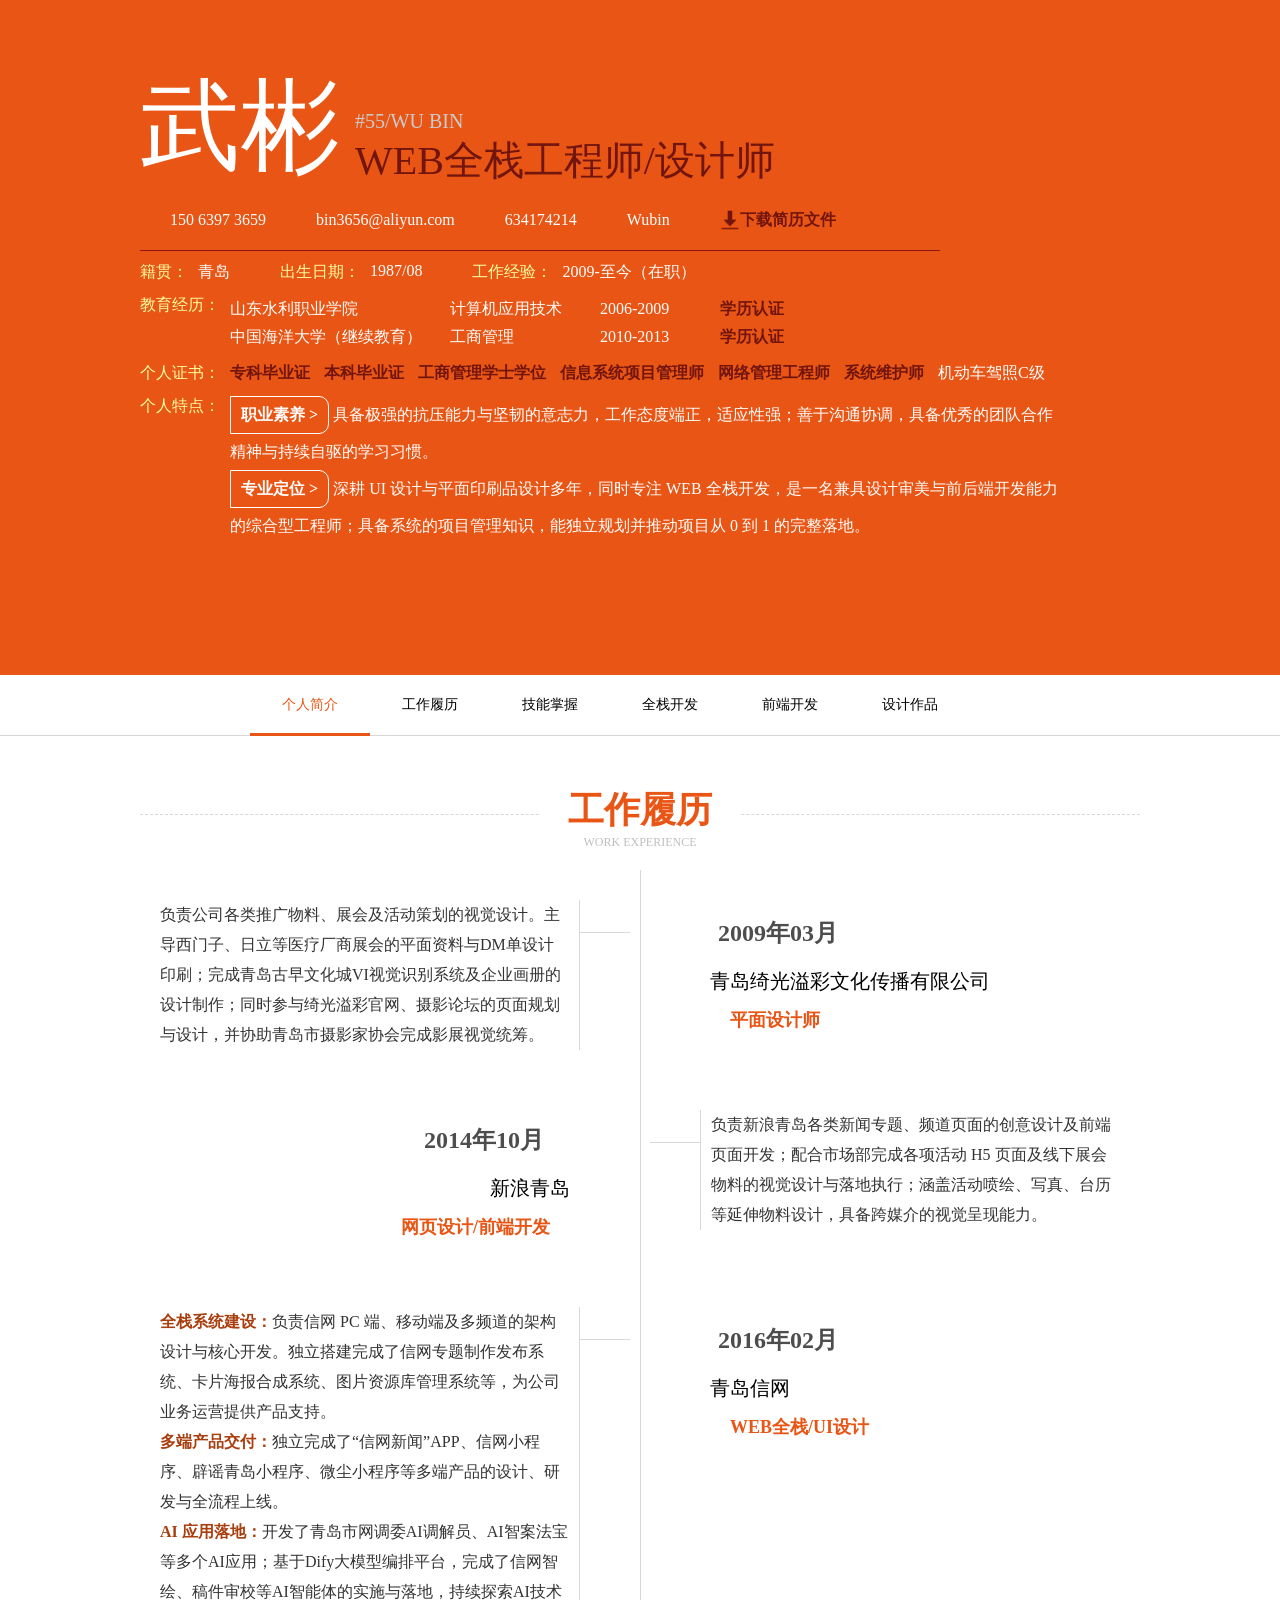
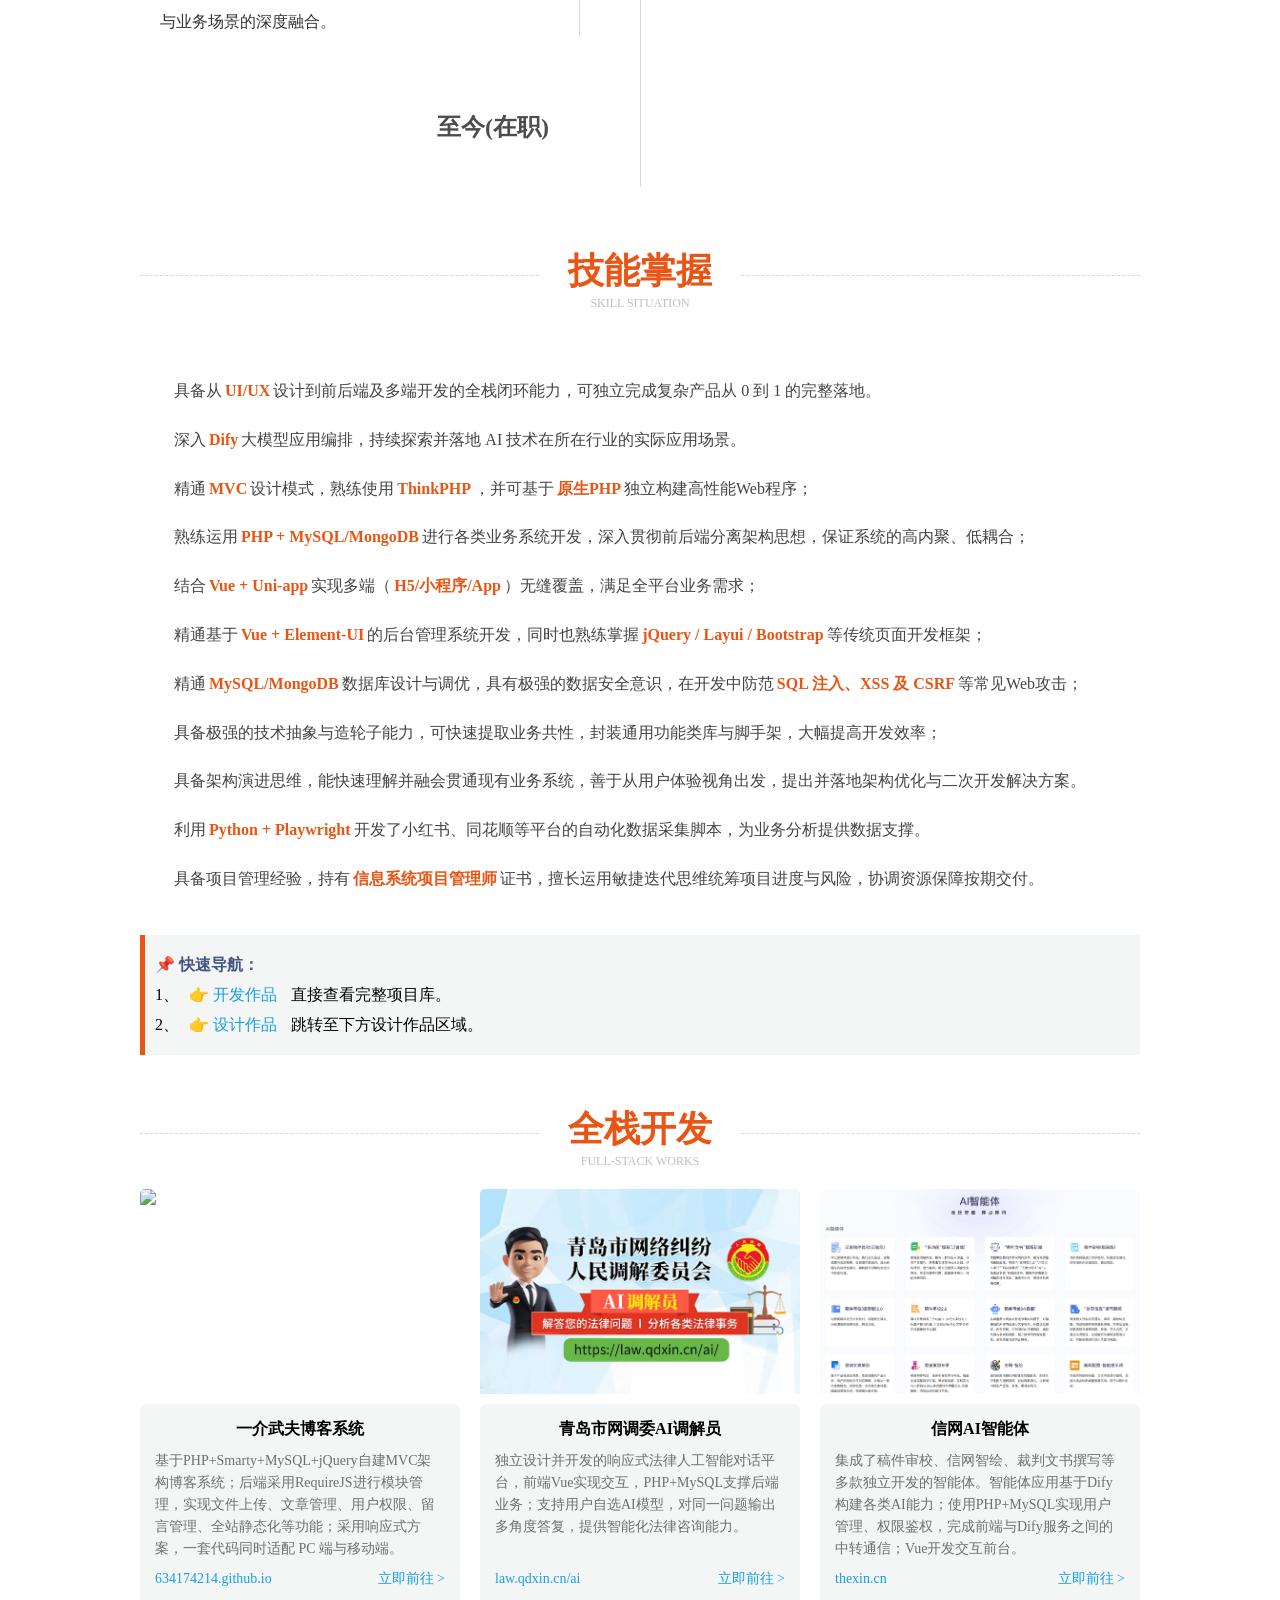
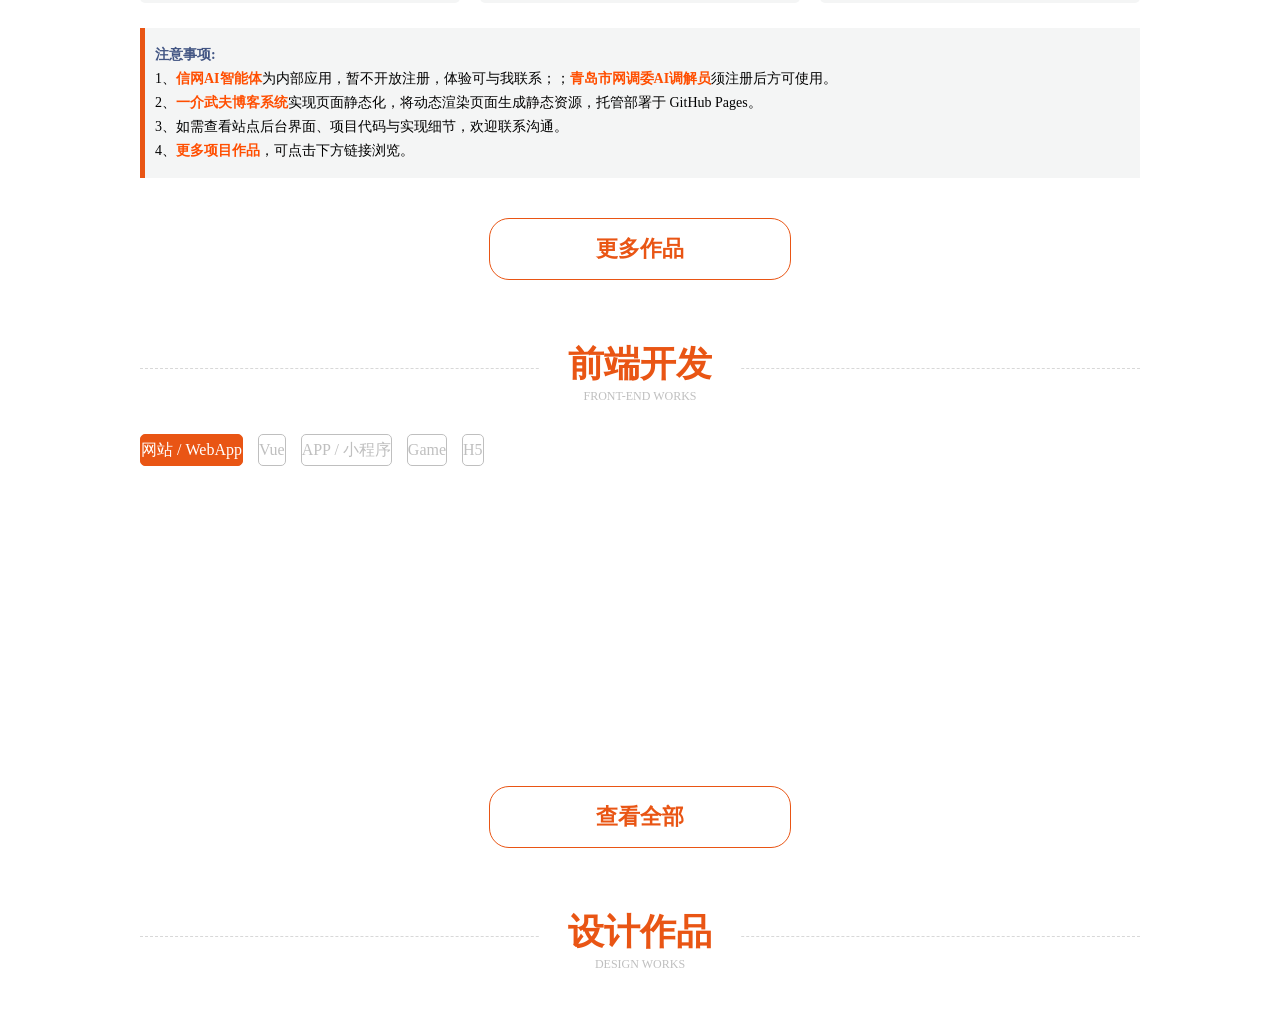
==== commit 3c06a26d: "去掉日期" ====
--- a/index.html
+++ b/index.html
@@ -85,7 +85,7 @@
                     </div>
                     <div class="item">
                         <span class="title">出生日期：</span>
-                        <span class="text">1987/08/20</span>
+                        <span class="text">1987/08</span>
                     </div>
                     <div class="item">
                         <span class="title">工作经验：</span>
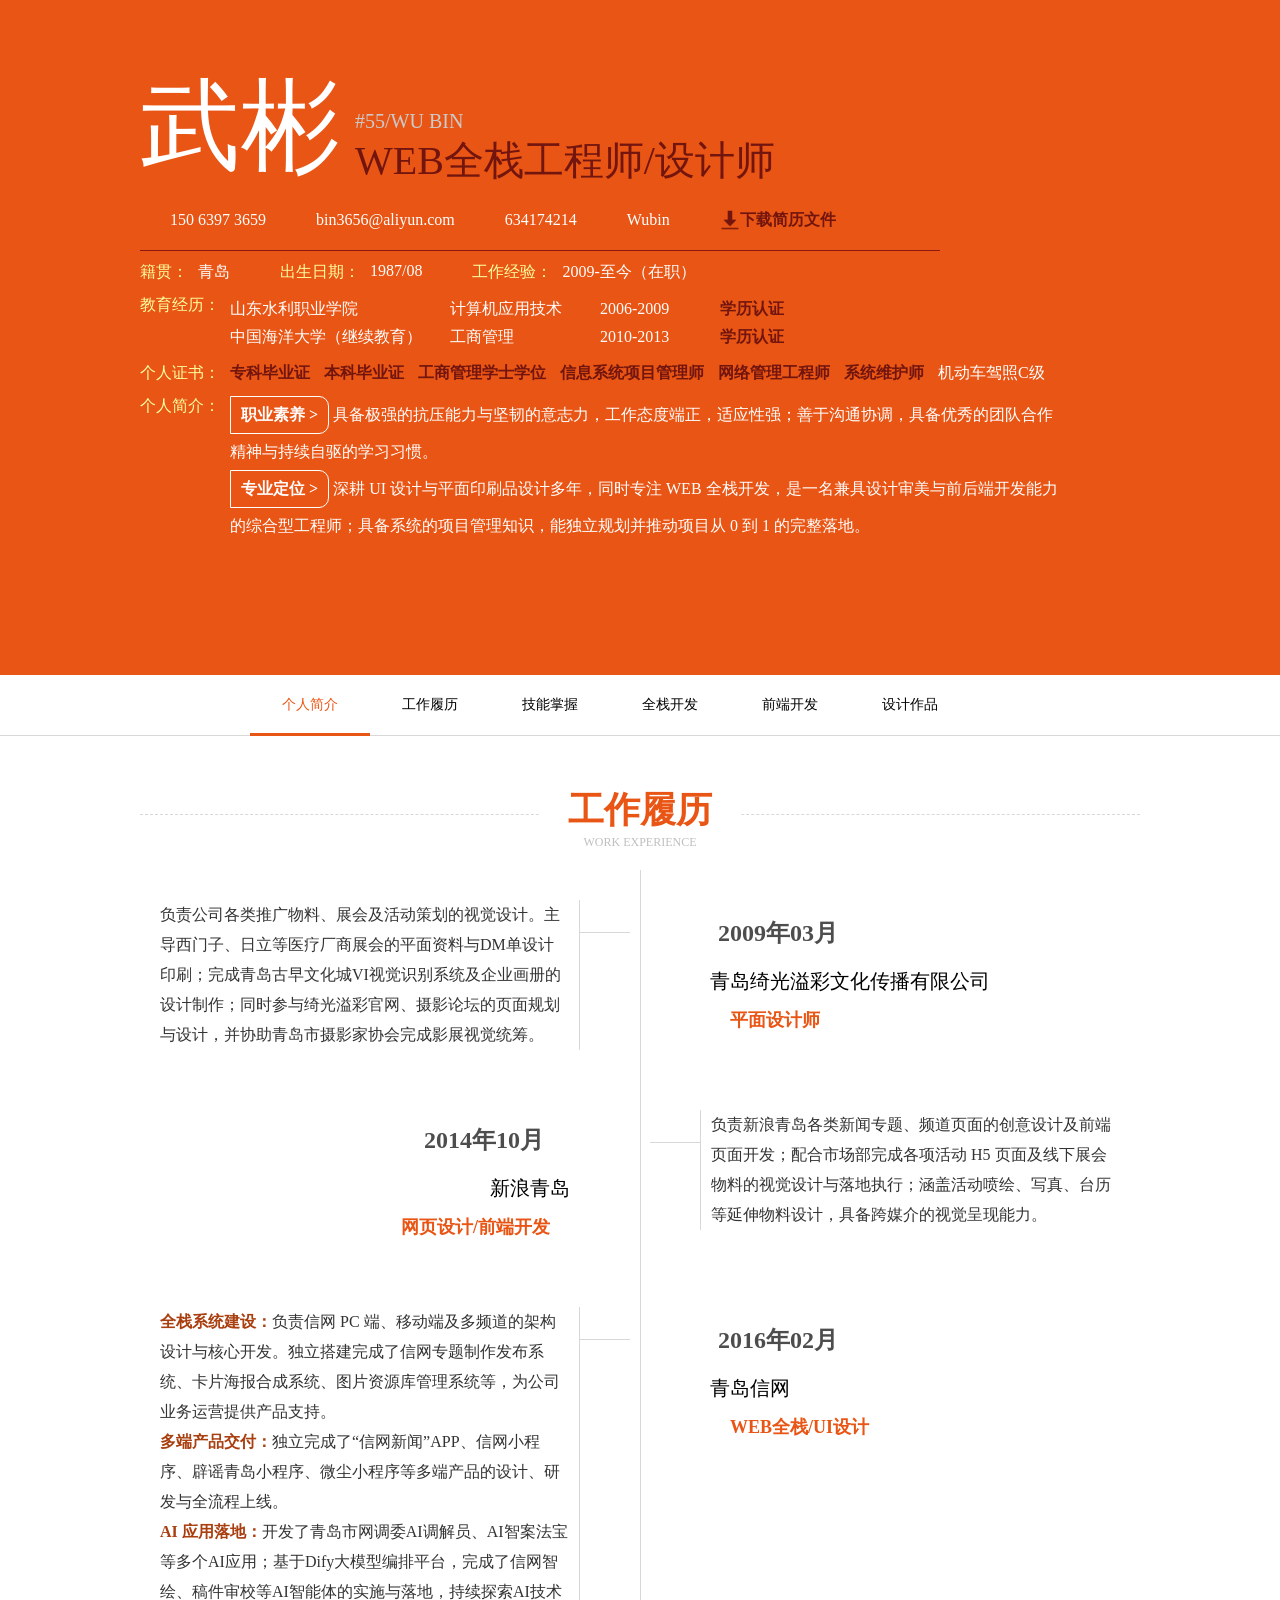
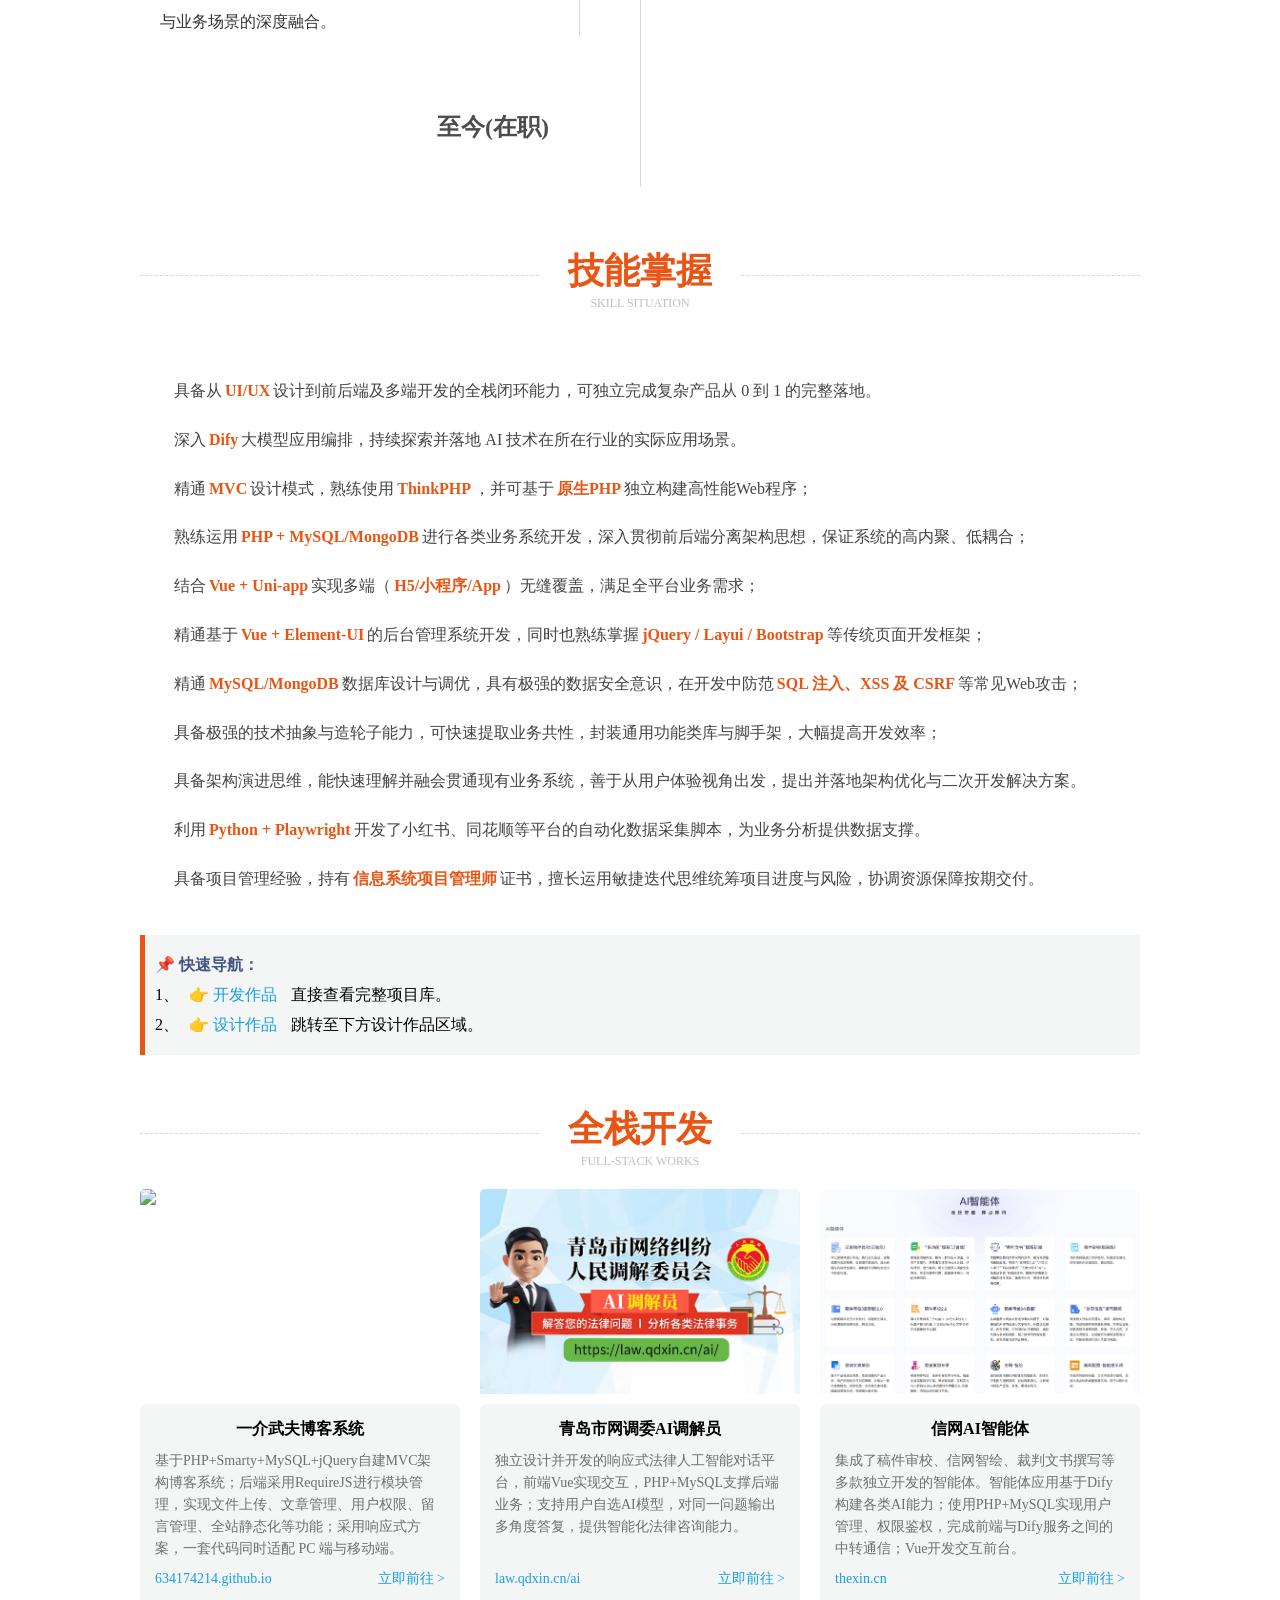
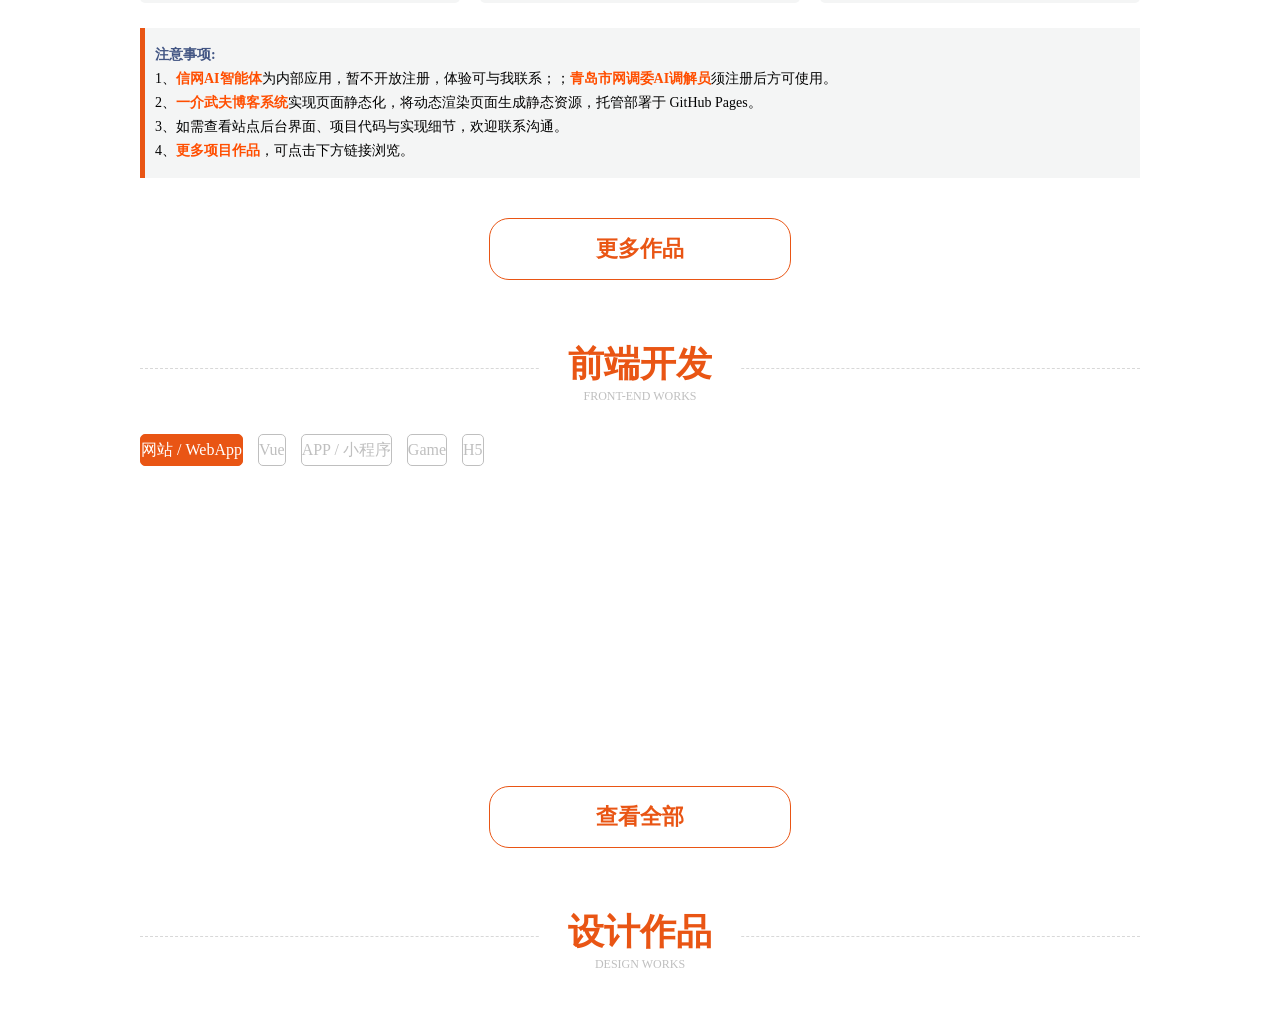
==== commit 52034053: "改描述" ====
--- a/index.html
+++ b/index.html
@@ -173,7 +173,7 @@
                     </div>
                 </li>
                 <li class="trait trait-hook" aos="fade-up" aos-delay="700" data-aos-anchor-placement="top-bottom">
-                        <div class="title">个人特点：</div>
+                        <div class="title">个人简介：</div>
                         <div class="text">
                            <p>
                              <strong>职业素养 &gt;</strong> 具备极强的抗压能力与坚韧的意志力，工作态度端正，适应性强；善于沟通协调，具备优秀的团队合作精神与持续自驱的学习习惯。
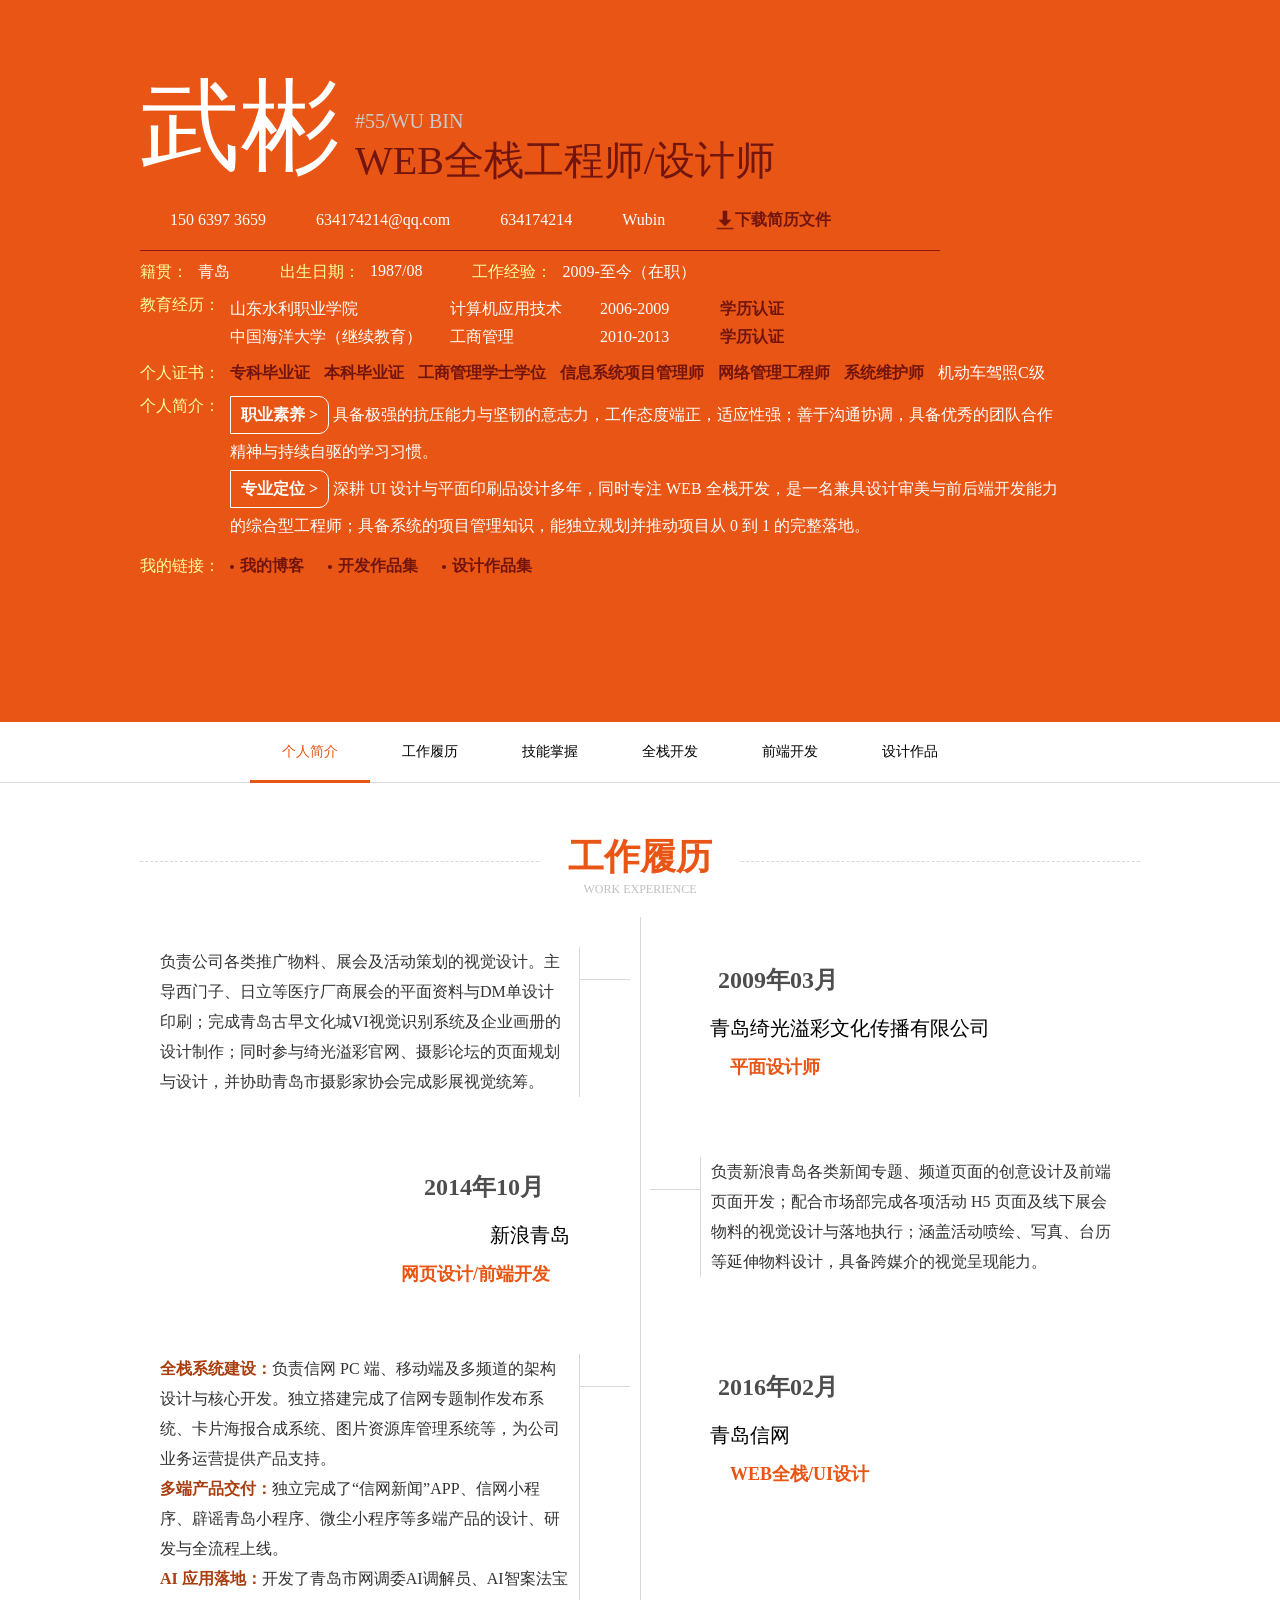
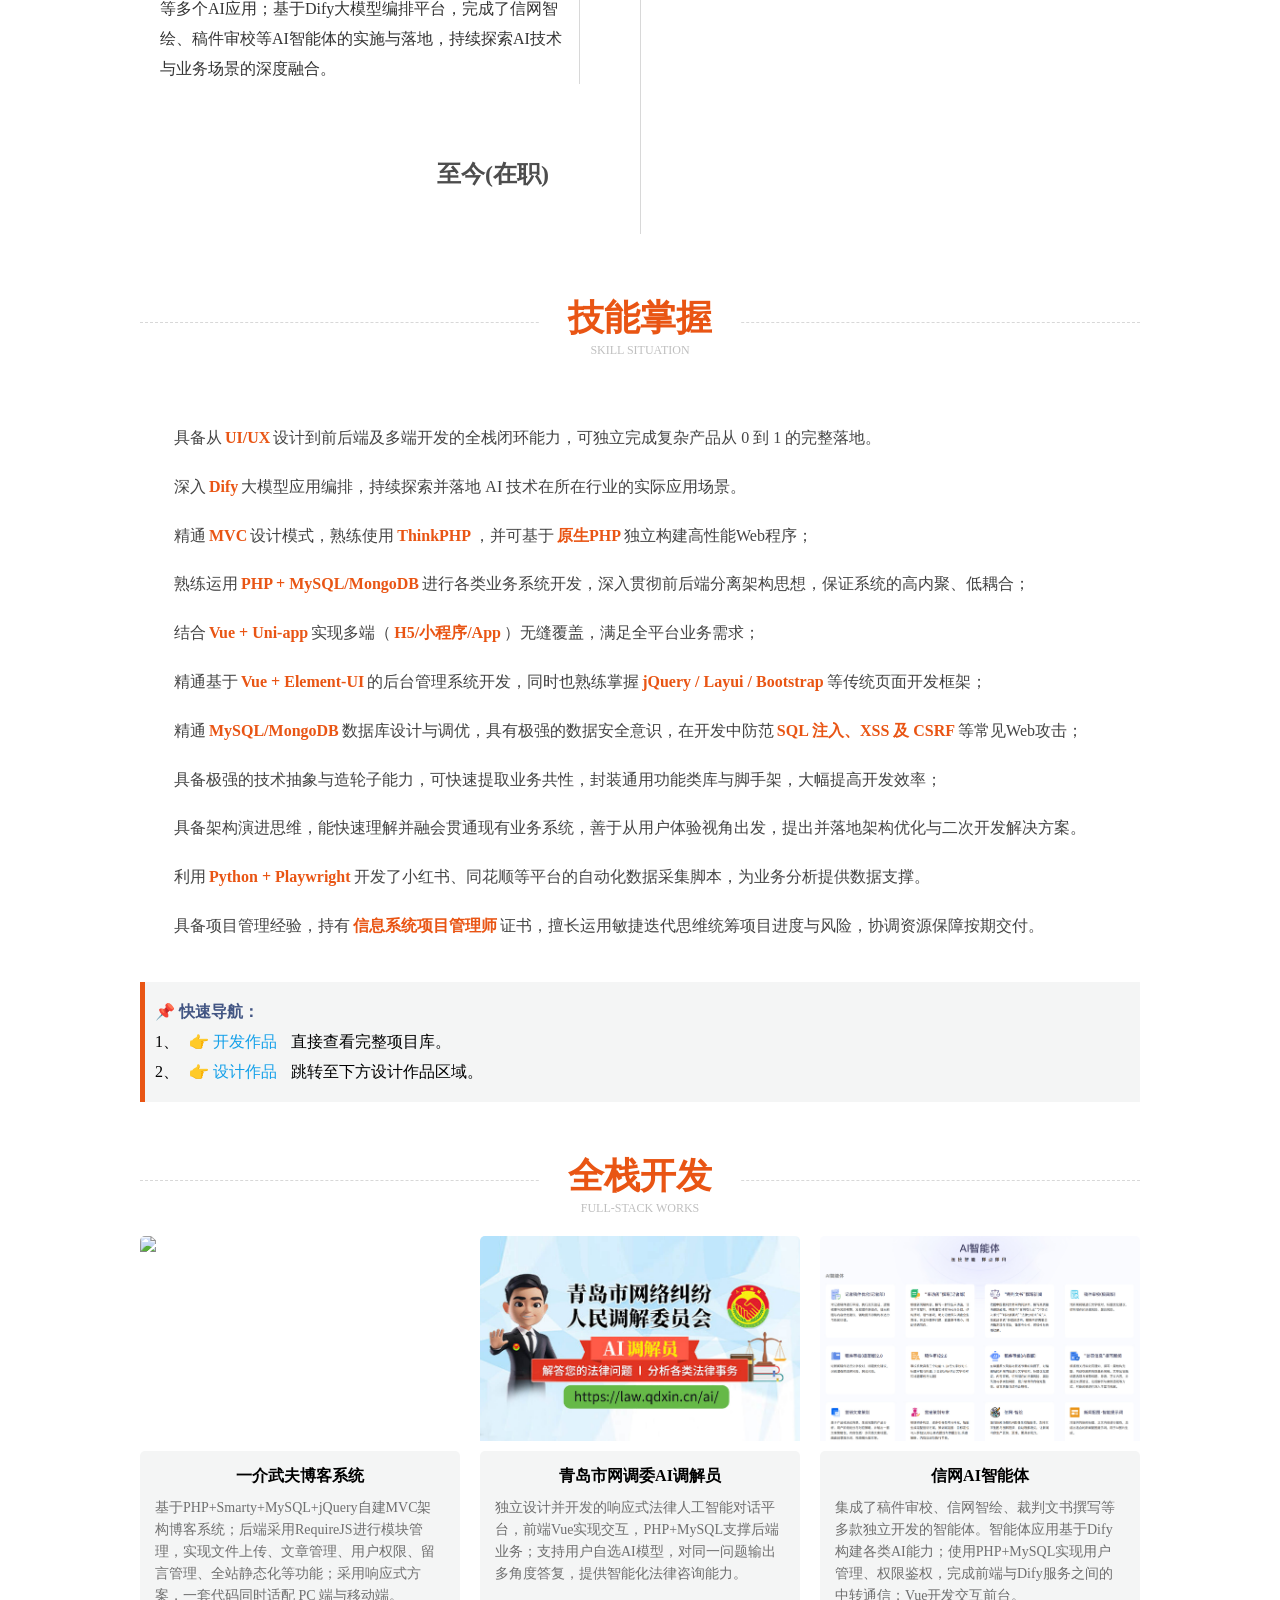
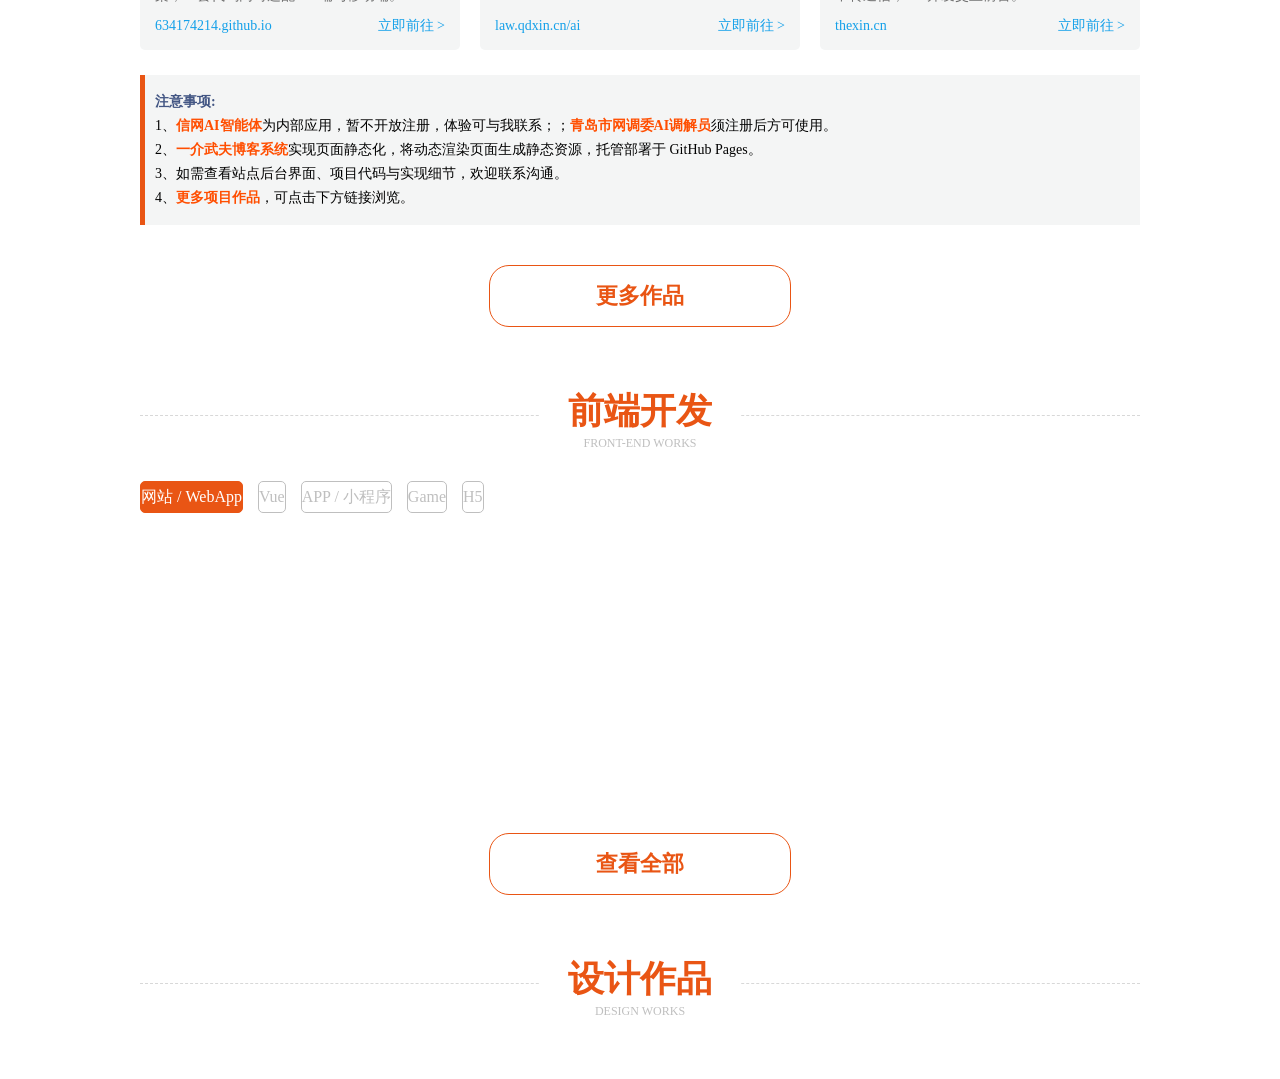
==== commit 5b2ebc96: "加链接" ====
--- a/index.html
+++ b/index.html
@@ -8,7 +8,7 @@
     <link rel="shortcut icon" href="img/siteico.ico" />
     <meta content="telephone=no" name="format-detection" />
     <meta content="black" name=" apple-mobile-web-app-status-bar-style"/>
-    <!-- <title>武彬个人简历</title> -->
+    <title>武彬个人简历</title>
     <meta name="description" content="具有坚强意志力与抗压能力,端正努力的工作态度、喜欢不断的学习充实自己,通过个人的努力去实现自身的价值">
     <meta name="keywords" content="设计师, 前端, web开发, php工程师, 全栈开发">
 
@@ -60,7 +60,8 @@
                     </li>
                     <li>
                         <i class="icon icon-email"></i>
-                        <span>bin3656@aliyun.com</span>
+                        <!-- <span>bin3656@aliyun.com</span> -->
+                         <span>634174214@qq.com</span>
                     </li>
                     <li>
                         <i class="icon icon-qq"></i>
@@ -182,6 +183,14 @@
                               <strong>专业定位 &gt;</strong> 深耕 UI 设计与平面印刷品设计多年，同时专注 WEB 全栈开发，是一名兼具设计审美与前后端开发能力的综合型工程师；具备系统的项目管理知识，能独立规划并推动项目从 0 到 1 的完整落地。
                            </p>
                         </div>
+                </li>
+                <li class="myblog" aos="fade-up" aos-delay="800">
+                    <div class="title">我的链接：</div>
+                    <div class="text">
+                        <a href="https://634174214.github.io/" target="_blank">我的博客</a>
+                        <a href="https://634174214.github.io/portfolio/"  target="_blank">开发作品集</a>
+                        <a href="index.html#design">设计作品集</a>
+                    </div>
                 </li>
             </ul>
         </article>
--- a/css/screen.css
+++ b/css/screen.css
@@ -208,6 +208,36 @@
 .info .myinfo .school>.text p .school-time{width: 120px;}
 .info .myinfo .school>.text p .school-check{color: #72150E;font-weight: 700;cursor: pointer;}
 .info .myinfo .school>.text p .school-check:hover{color: #ffc107;}
+
+.info .myinfo .myblog{
+    padding-bottom: 20px;
+}
+.info .myinfo .myblog a{
+        color: #72150E;
+        font-weight: 700;
+        cursor: pointer;
+        display: inline-block;
+        padding-right: 20px;
+        padding-left: 10px;
+        position: relative;
+}
+.info .myinfo .myblog a::before{
+    content: "";
+    position: absolute;
+    width: 4px;
+    height: 4px;
+    border-radius: 50%;
+    background-color: #72150E;
+    top: 50%;
+    left: 0;
+    margin-top: -2px;
+}
+.info .myinfo .myblog a:hover{
+    color: #ffc107;
+}
+.info .myinfo .myblog a:hover::before{
+    background-color: #ffc107;
+}
 
 .info .myinfo .certificate>.text span{padding-right: 10px;}
 .info .myinfo .trait>.text{width: 830px;line-height: 36px;}
--- a/css/phone.css
+++ b/css/phone.css
@@ -177,7 +177,7 @@
     flex: 0 0 80px;
     margin-bottom: 10px;
 }
- .info .myinfo .text{color:#fff;overflow: hidden;flex: 1;margin-bottom: 10px;}
+ .info .myinfo .text{color:#fff;overflow: hidden;flex: 1;margin-bottom: 0px;}
 
 .info .myinfo .school>.text p{line-height: 28px;display: flex;flex-flow: wrap;margin-bottom: 5px;}
 .info .myinfo .school>.text p span{display: inline-block;color: #72150E;font-weight: 700;}
@@ -231,6 +231,36 @@
     font-weight: normal;
 }
 
+.info .myinfo .myblog{
+    padding-bottom: 25px;
+}
+.info .myinfo .myblog .text{
+    display: flex;
+    flex-wrap: wrap;
+}
+.info .myinfo .myblog a{
+        flex: 0 0 50%;
+        color: #ffc107;
+        text-decoration: underline;
+        font-weight: 700;
+        cursor: pointer;
+        display: inline-block;
+        position: relative;
+        padding-left: 10px;
+        font-size: 16px;
+        margin-bottom: 10px;
+}
+.info .myinfo .myblog a::before{
+    content: "";
+    position: absolute;
+    width: 4px;
+    height: 4px;
+    border-radius: 50%;
+    background-color: #ffc107;
+    top: 50%;
+    left: 0;
+    margin-top: -2px;
+}
 
 /* nav */
 .nav{width: 65vw;position: fixed;z-index: 101;left: 0;top: 0;bottom: 0;transform: translate3d(-100%,0,0);padding-right: 10px;transition: all 0.5s;}
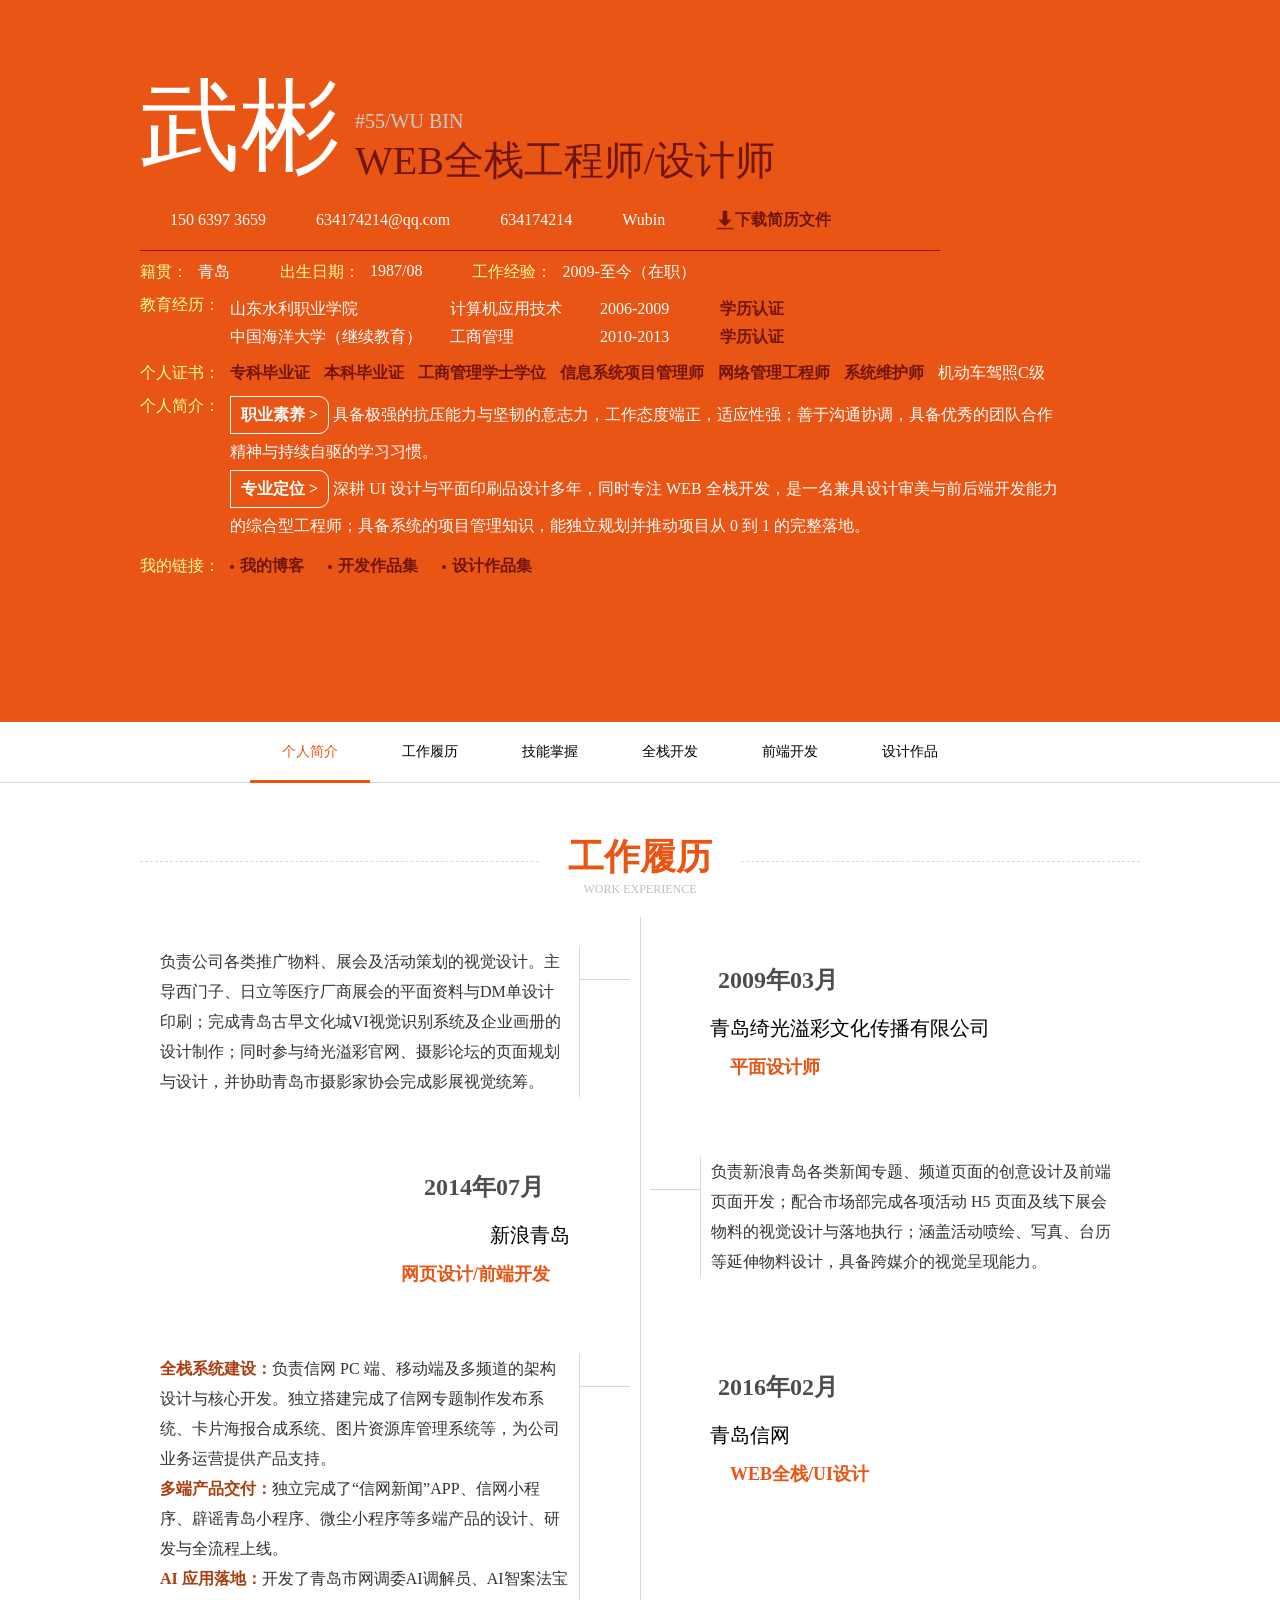
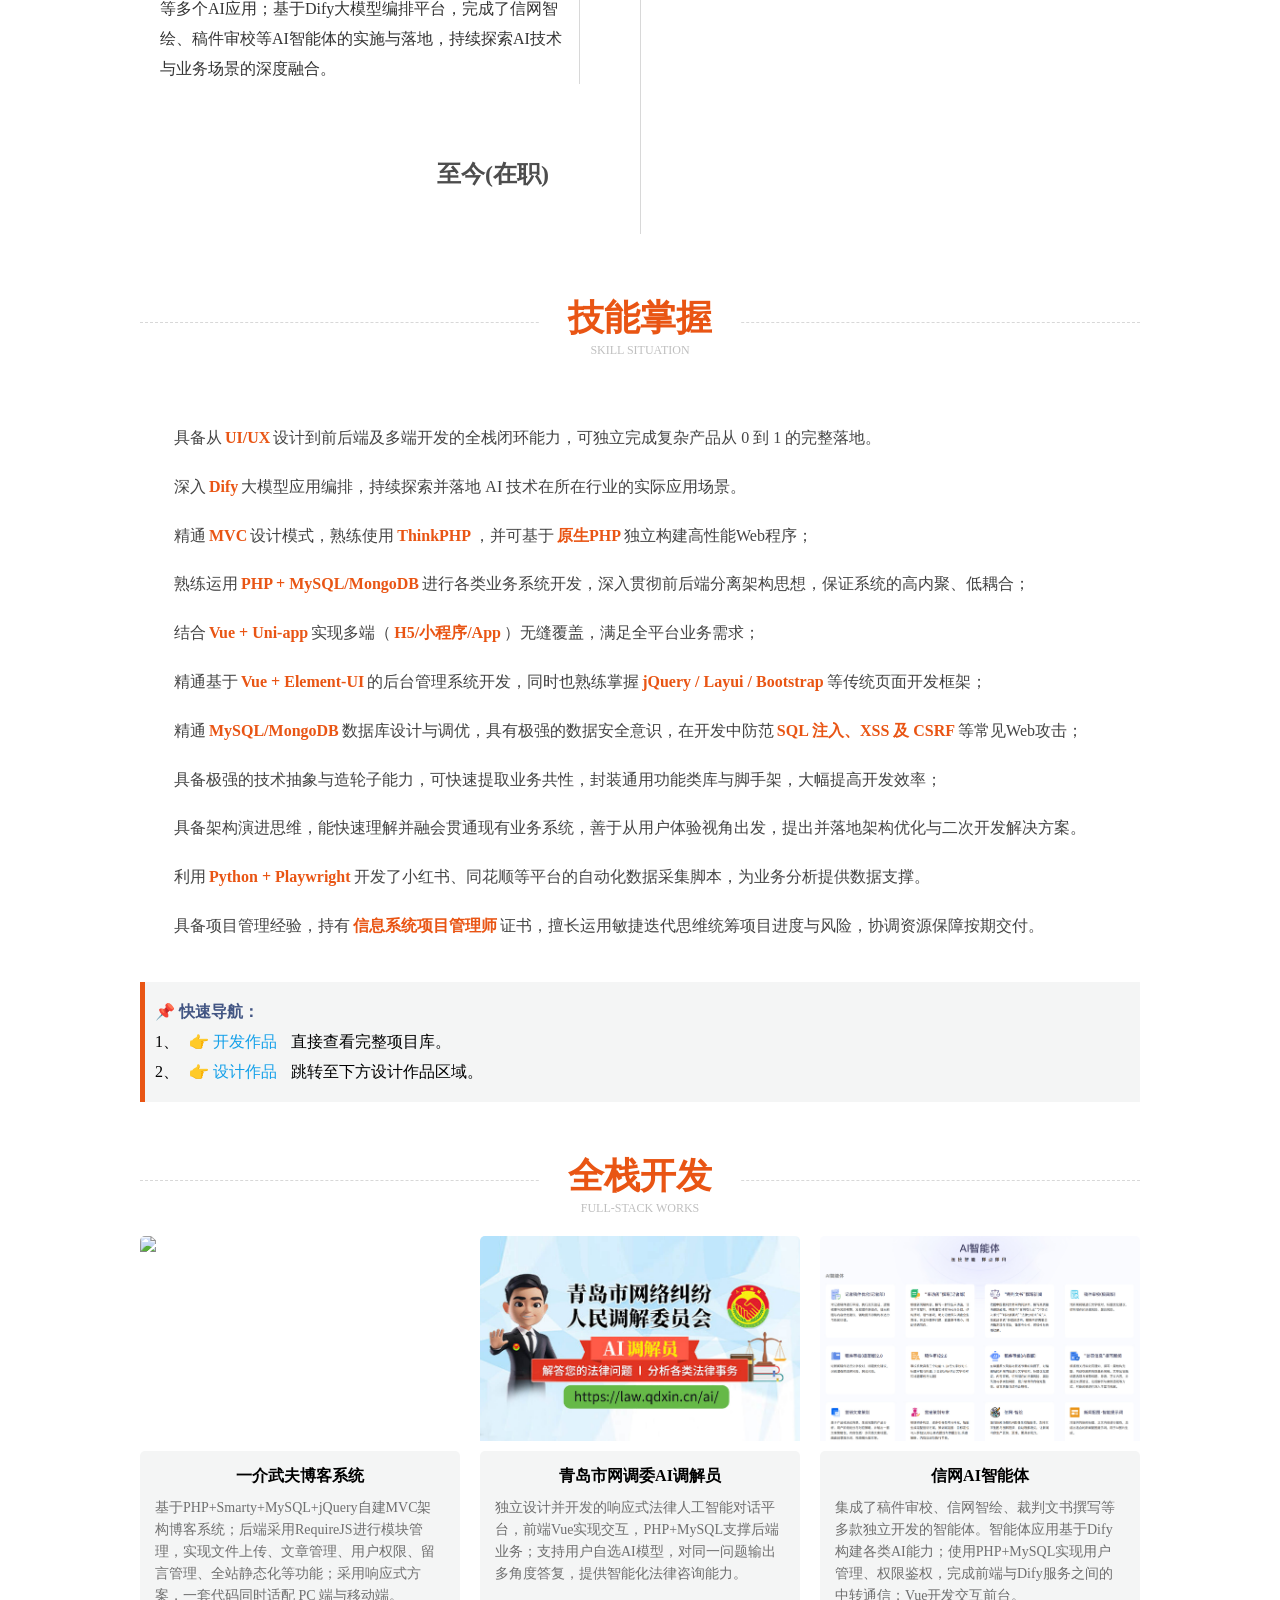
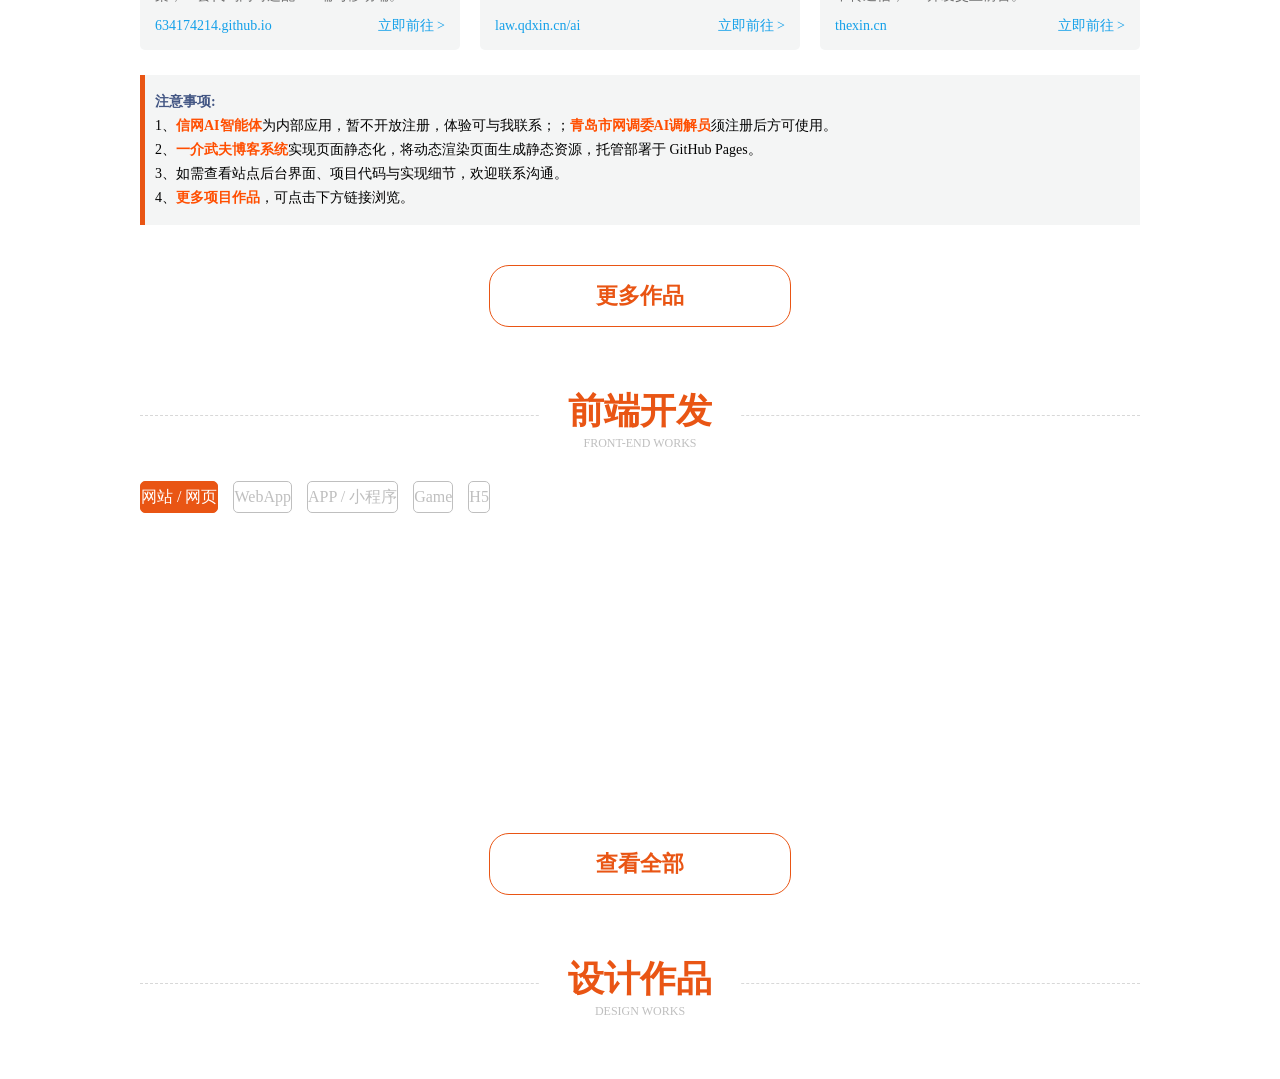
==== commit 33d3b5b7: "update" ====
--- a/index.html
+++ b/index.html
@@ -307,7 +307,7 @@
                         <i class="icon icon-spot"></i>
                     </div>
                     <div class="job" aos="fade-up-right">
-                        <span class="time">2014年10月</span>
+                        <span class="time">2014年07月</span>
                         <span class="company">新浪青岛</span>
                         <span class="jobdo">
                             <i class="icon icon-point"></i>
@@ -521,8 +521,8 @@
         </div>
         <article class="Frontend-wrapper">
             <div class="tabs-bar" id="tabs-bar" aos="fade-up">
-                <span class="active" data-scrollto="fullstack"><em>网站 /</em> WebApp</span>
-                <span data-scrollto="frontend">Vue</span>
+                <span class="active" data-scrollto="fullstack">网站 <em>/ 网页</em></span>
+                <span data-scrollto="frontend">WebApp</span>
                 <span data-scrollto="app">APP <em>/ 小程序</em></span>
                 <span data-scrollto="game">Game</span>
                 <span data-scrollto="frontend">H5</span>
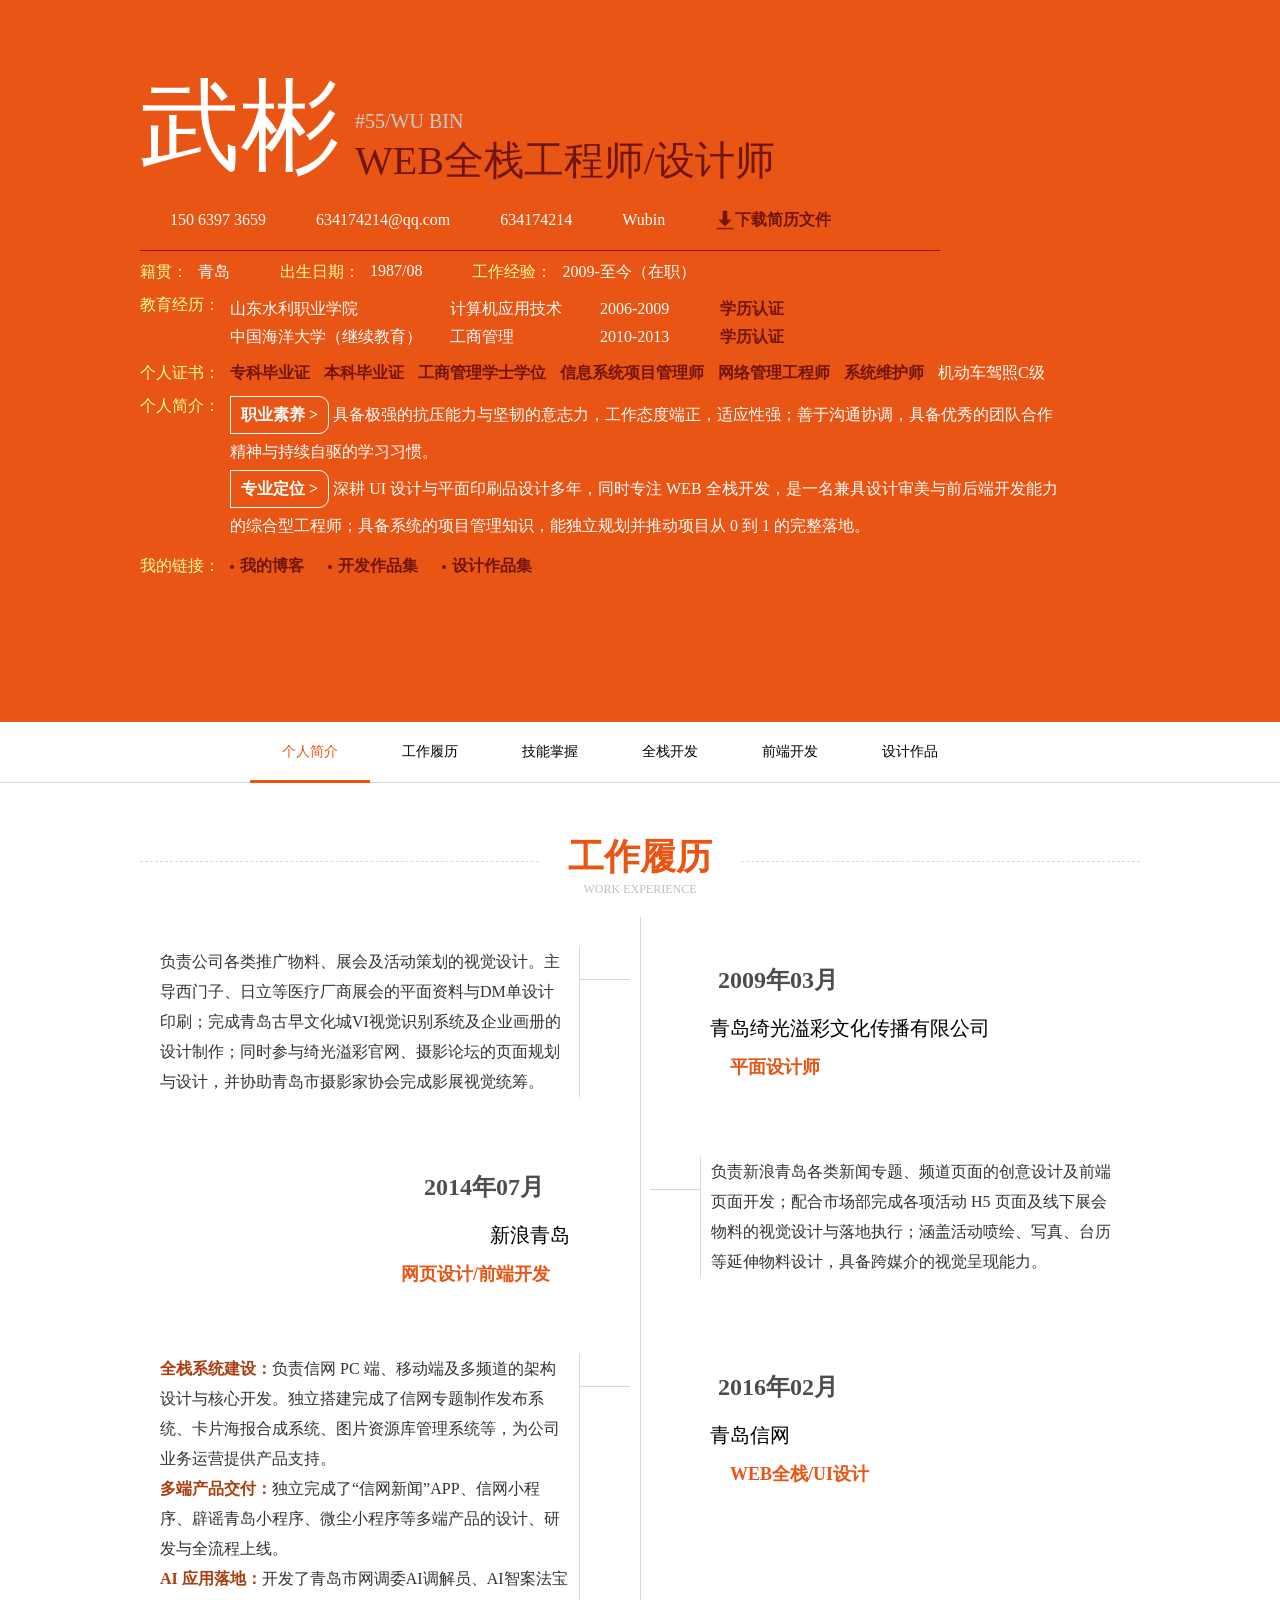
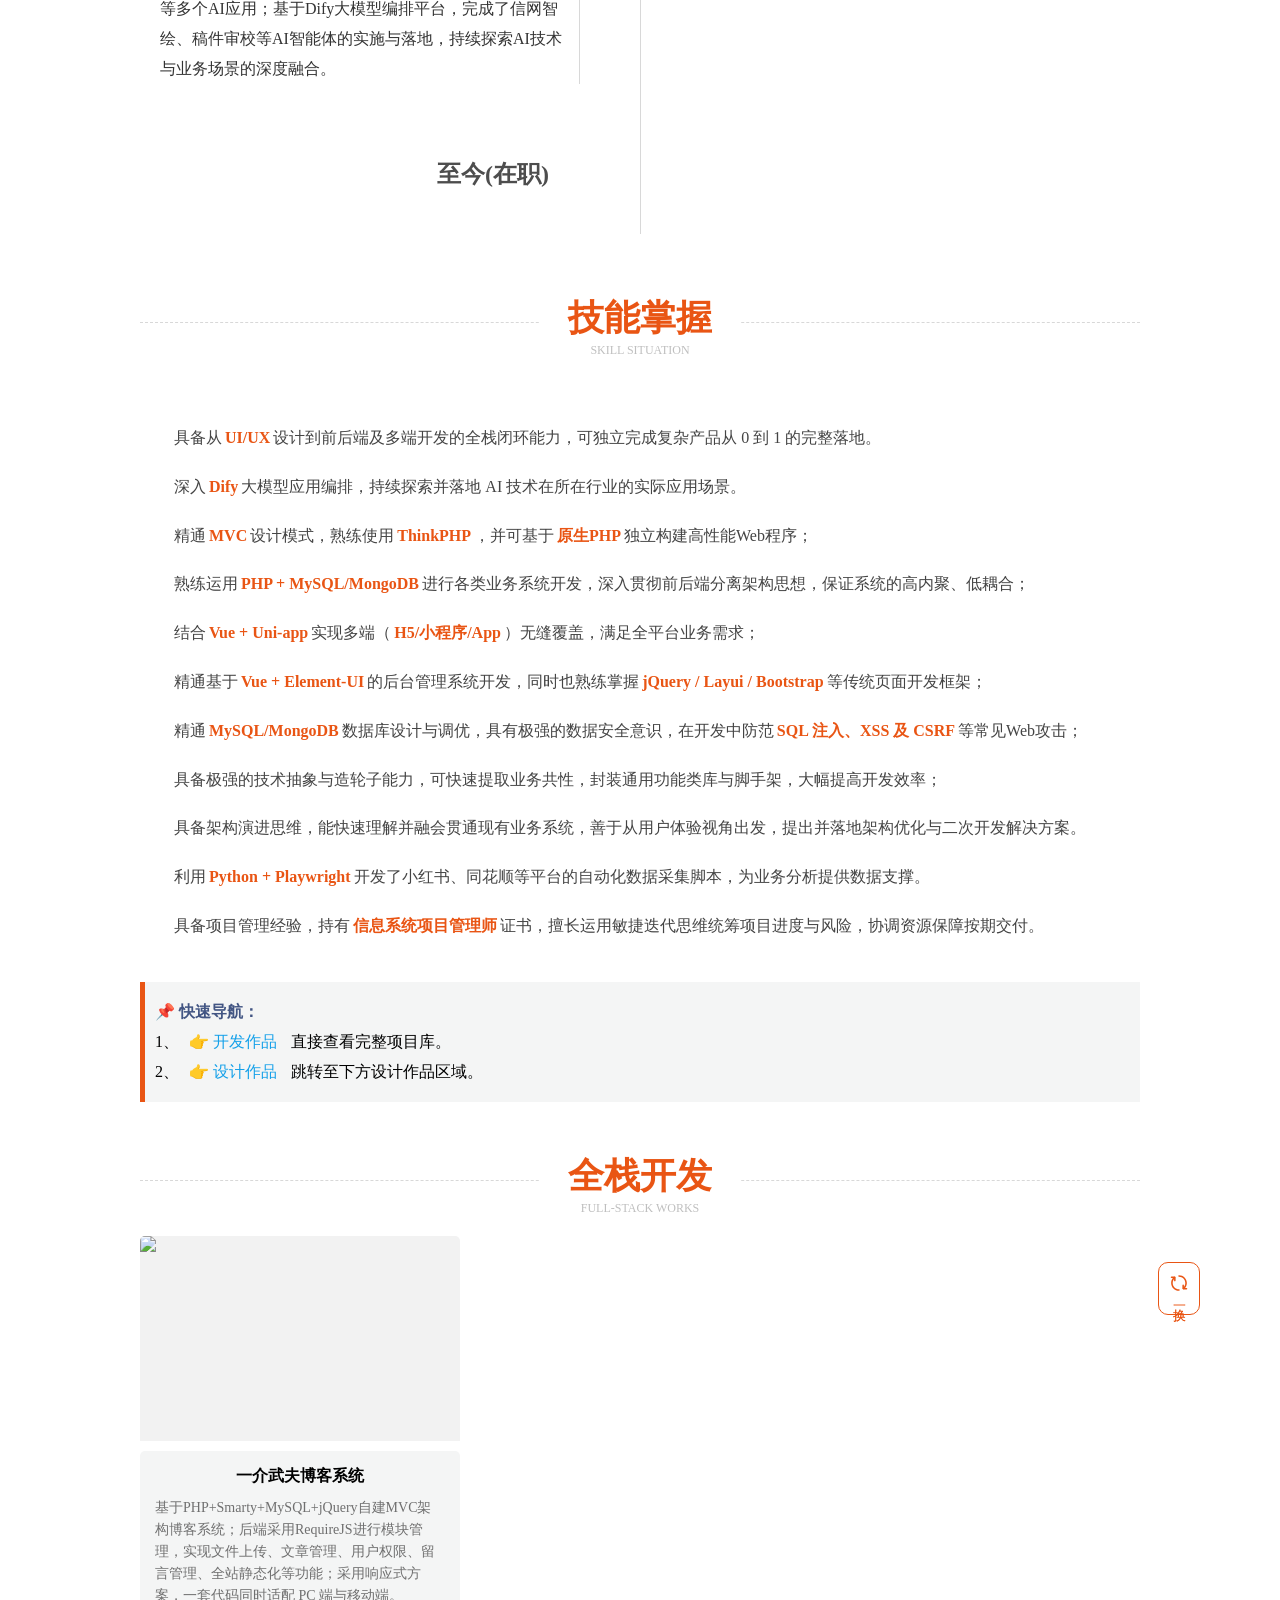
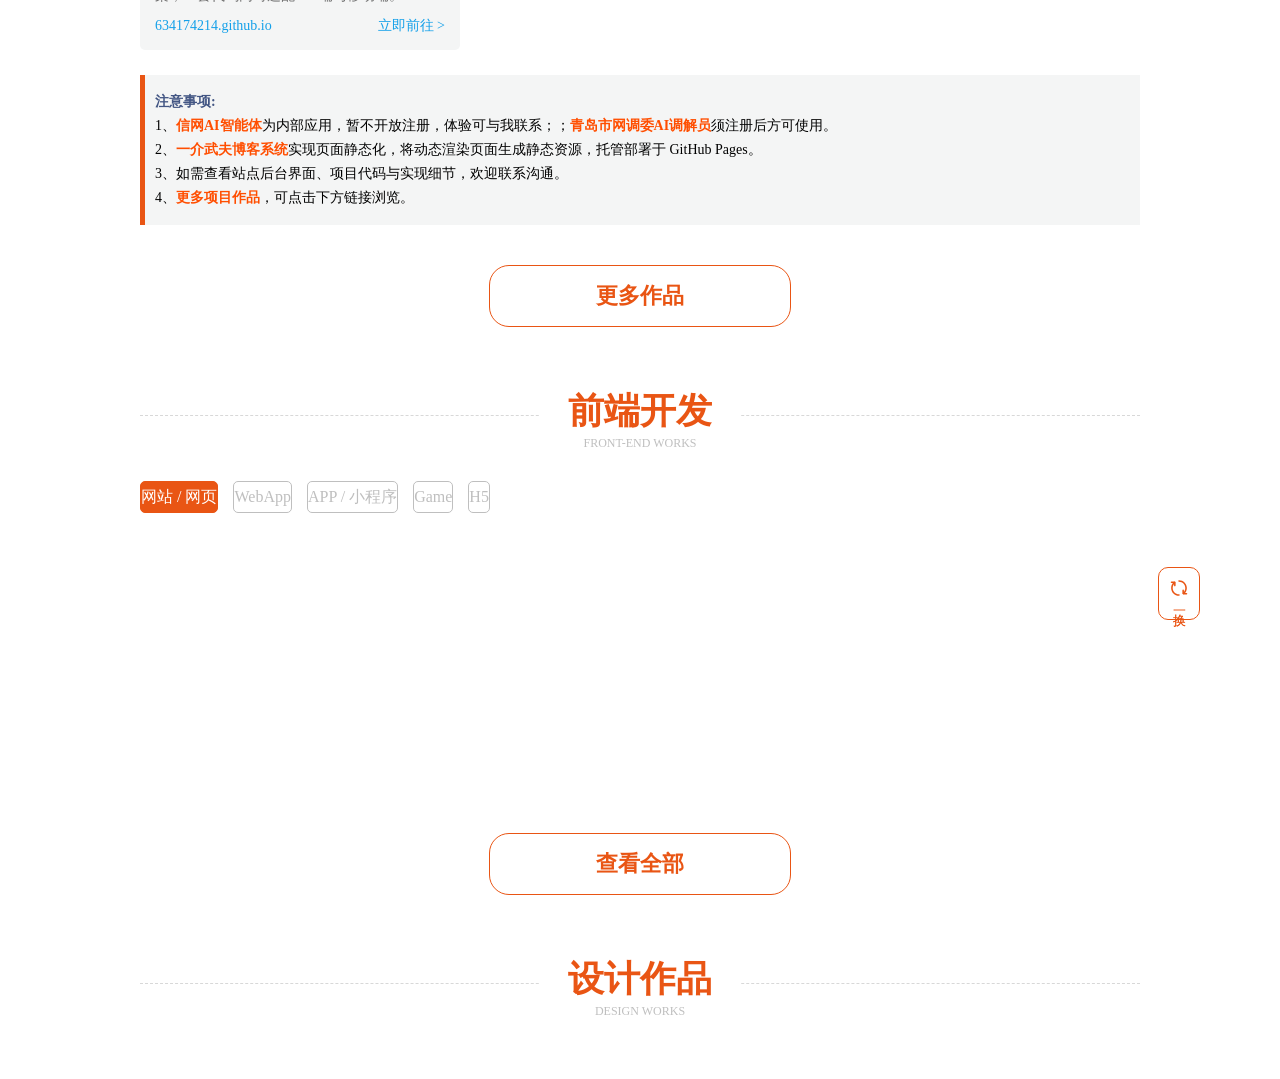
==== commit a2e589c4: "update" ====
--- a/index.html
+++ b/index.html
@@ -24,13 +24,11 @@
 	<![endif]-->
     <!-- 百度网站监测 -->
     <script>
-        var _hmt = _hmt || [];
-        (function() {
-          var hm = document.createElement("script");
-          hm.src = "https://hm.baidu.com/hm.js?44105390c4fdb96c8ffaede1d3d571ff";
-          var s = document.getElementsByTagName("script")[0];
-          s.parentNode.insertBefore(hm, s);
-        })();
+        if(window.location.href.indexOf('localhost') > -1 ||
+           window.location.href.indexOf('file://') > -1
+        ) {
+            document.title = '常用提示词';
+        }
     </script>
 </head>
 <body ontouchstart>
@@ -431,6 +429,9 @@
             </div>
             <span class="line"></span>
         </div>
+         <div class="roll-btn" id="after-end-roll">
+            <button class="roll-button">换一换</button>
+        </div>
         <article class="afterend-works" aos="fade-up">
             <ul id="afterend-list" class="afterend-list">
                 <li class="show">
@@ -449,7 +450,7 @@
                         </a>
                     </div>
                 </li>
-                <li class="show">
+                <li>
                     <a href="https://law.qdxin.cn/ai/" target="_blank" class="imgbox">
                         <div class="link-see">
                             <span>前往链接</span>
@@ -481,7 +482,119 @@
                         </a>
                     </div>
                 </li>
-                <li class="show">
+                <li>
+                    <a href="https://wubin.infinityfreeapp.com/my-works/works/xin-card/app/login.html" target="_blank" class="imgbox">
+                        <div class="link-see">
+                            <span>前往链接</span>
+                        </div>
+                        <img src="images/after-end/xin-card.jpg">
+                    </a>
+                    <div class="info-item">
+                        <h3>信网创意海报设计与管理系统</h3>
+                        <p>基于PHP+MySQL+VUE+ELEMENT-UI+Html2Canvas+VUEX+VUE-Router开发的海报设计管理系统，部署于信网内网。内置多种海报模板，开箱即用，让用户实现快速海报图片的合成与创作。</p>
+                        <a href="https://wubin.infinityfreeapp.com/my-works/works/xin-card/app/login.html" target="_blank" class="goto">
+                            <small>qdxin.cn/poster/</small>
+                            <span>立即前往 &gt;</span>
+                        </a>
+                    </div>
+                </li>
+                <li>
+                    <a href="https://wubin.infinityfreeapp.com/my-works/works/h5_zt_image/backend/index.php" target="_blank" class="imgbox">
+                        <div class="link-see">
+                            <span>前往链接</span>
+                        </div>
+                        <img src="images/after-end/h5-zt.jpg">
+                    </a>
+                    <div class="info-item">
+                        <h3>信网H5图集专题系统</h3>
+                        <p>基于PHP+Mysql+VUE全栈开发的H5图集系统，已在内网稳定运行。系统融合专题生成、图片上传与新闻链接抓取功能，支持可视化拖拽编辑，能够快速构建并发布响应式移动端图集专题，有效提升了内容生产效率。</p>
+                        <a href="https://wubin.infinityfreeapp.com/my-works/works/h5_zt_image/backend/index.php" target="_blank" class="goto">
+                            <small>qdxin.cn/h5pic/</small>
+                            <span>立即前往 &gt;</span>
+                        </a>
+                    </div>
+                </li>
+                <li>
+                    <a href="https://ai2hinen9t1.thexin.cn/app/store/public/html/#/home" target="_blank" class="imgbox">
+                        <div class="link-see">
+                            <span>前往链接</span>
+                        </div>
+                        <img src="images/after-end/pic-store-kehu.jpg">
+                    </a>
+                    <div class="info-item">
+                        <h3>信网资源库（客户端）</h3>
+                        <p>采用PHP + MySQL + Vue全家桶开发的信网资源库系统，图片支持瀑布流展示，同时也涵盖了常用的免版权音视频素材与资源检索功能。系统需授权访问，若正式地址无法访问，可点击<a href="https://wubin.infinityfreeapp.com/my-works/works/qd-pics-2025/app/html/" target="_blank">效果演示</a>查看。</p>
+                        <a href="https://ai2hinen9t1.thexin.cn/app/store/public/html/#/home" target="_blank" class="goto">
+                            <small>qdxin.cn/store/</small>
+                            <span>立即前往 &gt;</span>
+                        </a>
+                    </div>
+                </li>
+                <li>
+                    <a href="https://ai2hinen9t1.thexin.cn/app/store/server/html/login.html" target="_blank" class="imgbox">
+                        <div class="link-see">
+                            <span>前往链接</span>
+                        </div>
+                        <img src="images/after-end/pic-store-guanli.jpg">
+                    </a>
+                    <div class="info-item">
+                        <h3>信网资源库（管理端）</h3>
+                        <p>基于PHP+Mysql+VUE全家桶+Element-UI开发的资源管理系统。系统实现图片上传、压缩包断点续传、资源在线压缩打包等功能。系统正式地址登录需账号密码，可与我联系获取体验；或者查看<a href="https://wubin.infinityfreeapp.com/my-works/works/qd-pics-2025/server/html/login.html" target="_blank">效果演示</a>。</p>
+                        <a href="https://ai2hinen9t1.thexin.cn/app/store/server/html/login.html" target="_blank" class="goto">
+                            <small>qdxin.cn/store/</small>
+                            <span>立即前往 &gt;</span>
+                        </a>
+                    </div>
+                </li>
+                <li>
+                    <a href="https://law.qdxin.cn/pro/" target="_blank" class="imgbox">
+                        <div class="link-see">
+                            <span>前往链接</span>
+                        </div>
+                        <img src="images/after-end/lawai-pro.jpg">
+                    </a>
+                    <div class="info-item">
+                        <h3>AI智案法宝</h3>
+                        <p>依托阿里通义法睿、OpenApi模型，基于PHP+Mysql+VUE开发的智能法律咨询系统。单次提问即可多模型同步作答，多维度逐层深度拆解法律问题。系统实行内部邀请制，如需体验请与我联系，或者查看<a href="https://wubin.infinityfreeapp.com/my-works/works/law-ai-plus/" target="_blank">效果演示</a>。</p>
+                        <a href="https://law.qdxin.cn/pro/" target="_blank" class="goto">
+                            <small>law.qdxin.cn/pro/</small>
+                            <span>立即前往 &gt;</span>
+                        </a>
+                    </div>
+                </li>
+                <li>
+                    <a href="https://ai2hinen9t1.thexin.cn/ai/photo-smart/" target="_blank" class="imgbox">
+                        <div class="link-see">
+                            <span>前往链接</span>
+                        </div>
+                        <img src="images/webbetter/xin-smart-photo.jpg">
+                    </a>
+                    <div class="info-item">
+                        <h3>信网智绘</h3>
+                        <p>基于即梦AI构建智能绘图系统，单点登录集成至信网智能体平台，使用PHP+DIFY+VUE+Vuex+Konva开发。支持文生图、图生图、图生视频及AI辅助编辑。如需体验请与我联系，或者查看<a href="https://wubin.infinityfreeapp.com/my-works/works/photo-smart/" target="_blank">效果演示</a>。</p>
+                        <a href="https://ai2hinen9t1.thexin.cn/ai/photo-smart/" target="_blank" class="goto">
+                            <small>qdxin.cn/smartphoto/</small>
+                            <span>立即前往 &gt;</span>
+                        </a>
+                    </div>
+                </li>
+                <li>
+                    <a href="https://ai2hinen9t1.thexin.cn/ai/article-check-v2.8/" target="_blank" class="imgbox">
+                        <div class="link-see">
+                            <span>前往链接</span>
+                        </div>
+                        <img src="images/webbetter/article-check-v28.jpg">
+                    </a>
+                    <div class="info-item">
+                        <h3>稿件审校AI</h3>
+                        <p>基于Dify工作流，调用多个模型反复对新闻稿件进行全面内容校对，并识别其中可能存在的风险隐患，单点登录集成至信网智能体平台，使用PHP+DIFY+VUE开发。如需体验请与我联系，或者查看<a href="https://wubin.infinityfreeapp.com/my-works/works/dify-article-check/?app_id=14" target="_blank">效果演示</a>。</p>
+                        <a href="https://ai2hinen9t1.thexin.cn/ai/article-check-v2.8/" target="_blank" class="goto">
+                            <small>qdxin.cn/article/</small>
+                            <span>立即前往 &gt;</span>
+                        </a>
+                    </div>
+                </li>
+                <li>
                     <a href="https://ai2hinen9t1.thexin.cn/home/index.php" target="_blank" class="imgbox">
                         <div class="link-see">
                             <span>前往链接</span>
@@ -492,7 +605,7 @@
                         <h3>信网AI智能体</h3>
                         <p>集成了稿件审校、信网智绘、裁判文书撰写等多款独立开发的智能体。智能体应用基于Dify构建各类AI能力；使用PHP+MySQL实现用户管理、权限鉴权，完成前端与Dify服务之间的中转通信；Vue开发交互前台。</p>
                         <a href="https://ai2hinen9t1.thexin.cn/home/index.php" target="_blank" class="goto">
-                            <small>thexin.cn</small>
+                            <small>qdxin.cn</small>
                             <span>立即前往 &gt;</span>
                         </a>
                     </div>
@@ -519,13 +632,16 @@
             </div>
             <span class="line"></span>
         </div>
+        <div class="roll-btn" id="front-end-roll">
+            <button class="roll-button">换一换</button>
+        </div>
         <article class="Frontend-wrapper">
             <div class="tabs-bar" id="tabs-bar" aos="fade-up">
-                <span class="active" data-scrollto="fullstack">网站 <em>/ 网页</em></span>
-                <span data-scrollto="frontend">WebApp</span>
-                <span data-scrollto="app">APP <em>/ 小程序</em></span>
-                <span data-scrollto="game">Game</span>
-                <span data-scrollto="frontend">H5</span>
+                <span class="active" data-scrollto="fullstack" data-dir="site">网站 <em>/ 网页</em></span>
+                <span data-scrollto="frontend" data-dir="webapp">WebApp</span>
+                <span data-scrollto="app" data-dir="app">APP <em>/ 小程序</em></span>
+                <span data-scrollto="game" data-dir="game">Game</span>
+                <span data-scrollto="frontend" data-dir="h5">H5</span>
             </div>
             <aside class="tabs-content">
                 <div class="swiper-container" id="FrontendShow">
@@ -557,7 +673,6 @@
                     <div class="pagination"></div>
                 </div>
             </aside>
-            <!-- <div class="all" id="Frontend-lookall" aos="zoom-in">作品分类</div> -->
              <a href="https://634174214.github.io/portfolio/" target="_blank" class="all" aos="zoom-in" id="front-end-all">查看全部</a>
         </article>
     </section>
@@ -587,39 +702,7 @@
         <em>感谢您的耐心观看，祝您工作顺利，期待与您相见</em>
         <em>（由于篇幅所限，如需了解更多作品资料请致电联系）</em>
     </footer>
-    <!-- 全部作品 -->
-    <section class="all-webworks" id="all-webworks">
-        <span class="icon close close-hook"></span>
-        <div class="all-webworks-wrapper">
-            <h3 class="works-in-headline">
-                <span>作品分类</span>
-                <small>请点击查看您感兴趣的作品</small>
-            </h3>
-            <div class="all-webworks-inner" id="all-webworks-inner">
-                <!-- <aside class="row">
-                    <h4 class="works-headline">H5</h4>
-                    <ul class="works-list" id="allworks-list">
-                        <li>
-                            <a href="http://" target="_blank" class="linkto">
-                                <div class="imgbox">
-                                    <img src="images/webbetter/1.png" class="allwork-pic">
-                                    <em class="QRcode">
-                                        <cite class="work-qr">
-                                            <img src="images/webbetter/er.png">
-                                        </cite>
-                                        <cite class="text">扫码 / 点击 查看详情</cite>
-                                    </em>
-                                </div>
-                                <p class="name">烟台工业设计博览会邀请函</p>
-                            </a>
-                        </li>
-                    </ul>
-                </aside> -->
-            </div>
-
-        </div>
-    </section>
-    <!-- 全部作品 end -->
+    
     <!-- design work -->
     <section class="design-works" id="design-works">
         <span class="icon close close-hook"></span>
@@ -684,13 +767,14 @@
     <!-- 遮罩层 -->
     <div id="cover"></div>
     <!-- 遮罩层  end-->
-    <script src="js/data.js?t=0526"></script>
+     <script src="js/fns.min.js"></script>
+    <script src="js/data.min.js?t=0526"></script>
     <script src="lib/jquery-1.11.1.min.js"></script>
     <script src="lib/idangerous.swiper.min.js"></script>
     <script src="lib/layer/layer.js"></script>
     <script src="lib/aos.js"></script>
     <script src="lib/qrcode.min.js"></script>
     <script src="js/go-top.js"></script>
-    <script src="js/index.js"></script>
+    <script src="js/index.min.js"></script>
 </body>
 </html>
--- a/css/screen.css
+++ b/css/screen.css
@@ -544,6 +544,7 @@
     position: relative;
     cursor: pointer;
     border-radius: 5px 5px 0 0;
+    background: #f2f2f2;
 }
 .afterend-list .imgbox .link-see{
     position: absolute;
@@ -623,6 +624,10 @@
     word-break: break-all;
     height: 110px;
 }
+.afterend-list .info-item p a{
+    display: inline;
+    color:#14a0e9;
+}
 .afterend-list .info-item .goto{
     color:#14a0e9;
     text-align: justify;
@@ -704,7 +709,7 @@
 .Frontend .detail{width: 300px;overflow: hidden;display: block;}
 .Frontend .linkto{display: block;}
 .Frontend .linkto.active .name{color: #E95514;}
-.Frontend .detail .imgbox{width: 100%;height: 200px;overflow: hidden;display: block;position: relative;margin-bottom: 15px;background: url(../img/loading-pc.gif) no-repeat center center;}
+.Frontend .detail .imgbox{width: 100%;height: 200px;overflow: hidden;display: block;position: relative;margin-bottom: 15px;background: #f2f2f2 url(../img/loading-pc.gif) no-repeat center center;}
 .Frontend .detail .imgbox img.work-pic{width: 100%;display: block;}
 .Frontend .detail .QRcode{position: absolute;width: 100%;height: 100%;background: url(../img/bg-black.png);display: block;top: 0;left: 0;right: 0;display: none;}
 .Frontend .detail .QRcode .work-qr{display: block;width: 100px;height: 100px;margin: 30px auto 10px;background: #fff url('../img/loading-pc.gif') center center no-repeat;border-radius: 5px;padding: 8px;}
@@ -985,6 +990,51 @@
      color: #0d6592;
 }
 
+.afterend,.Frontend{
+    position: relative;
+}
+.afterend .roll-btn{
+    top: 130px;
+}
+.Frontend .roll-btn{
+    top: 200px;
+}
+.roll-btn{
+    position: absolute;
+    color: #E95514;
+    padding: 10px 0px;
+    border: 1px solid;
+    right: -60px;
+    border-radius: 10px;
+    cursor: pointer;
+    background-color: rgba(255, 255, 255, 0.4);
+}
+.roll-btn:hover{
+    opacity: 0.6;
+}
+.roll-button{
+    border: 0;
+    color: #E95514;
+    background-image: url('../img/icon-roll.svg');
+    background-position: top center;
+    background-repeat: no-repeat;
+    background-size: 50% auto;
+    width: 40px;
+    background-color: transparent;
+    padding-top: 25px;
+    writing-mode: vertical-lr;
+     text-orientation: upright;
+     cursor: pointer;
+}
+.roll-btn.disabled{
+    filter: grayscale(100%);
+    opacity: 0.5;
+    cursor: not-allowed;
+}
+.roll-btn.disabled .roll-button{
+    cursor: not-allowed;
+}
+
 
 /* #cover, */
 .nav .m-contact-me,
--- a/css/phone.css
+++ b/css/phone.css
@@ -497,6 +497,10 @@
 .afterend-list li{
     width: 100%;
     margin-bottom: 20px;
+    display: none;
+}
+.afterend-list li.show{
+    display: block;
 }
 .afterend-list li a,
 .afterend-list li em{
@@ -582,6 +586,10 @@
 .afterend-list .info-item p{
     line-height: 28px;
     font-size: 16px;
+}
+.afterend-list .info-item p a{
+    display: inline;
+     color:#14a0e9;
 }
 .afterend-list .info-item .goto{
     color:#14a0e9;
@@ -1016,6 +1024,46 @@
     transform: scale(0.95); /* 按下去时微微缩小，模拟真实按压感 */
 }
 
+/* 换一换 */
+.roll-btn{
+    position: fixed;
+    color: #E95514;
+    padding: 10px 0px;
+    border: 1px solid;
+    right: 15px;
+    bottom: 50%;
+    border-radius: 10px;
+    cursor: pointer;
+    background-color: rgba(255, 255, 255, 0.8);
+    z-index: 10;
+    display: none;
+}
+
+.roll-button{
+    border: 0;
+    color: #E95514;
+    background-image: url('../img/icon-roll.svg');
+    background-position: top center;
+    background-repeat: no-repeat;
+    background-size: 50% auto;
+    width: 40px;
+    background-color: transparent;
+    padding-top: 25px;
+    writing-mode: vertical-lr;
+     text-orientation: upright;
+     cursor: pointer;
+}
+.roll-btn.disabled {
+    -webkit-filter: grayscale(100%) opacity(0.3);
+            filter: grayscale(100%) opacity(0.3);
+    pointer-events: none; /* 禁用点击 */
+}
+.roll-btn.disabled .roll-button{
+   -webkit-filter: grayscale(100%);
+    filter: grayscale(100%);
+}
+
+
 .hide,
 .m-hide{display: none;}
 
